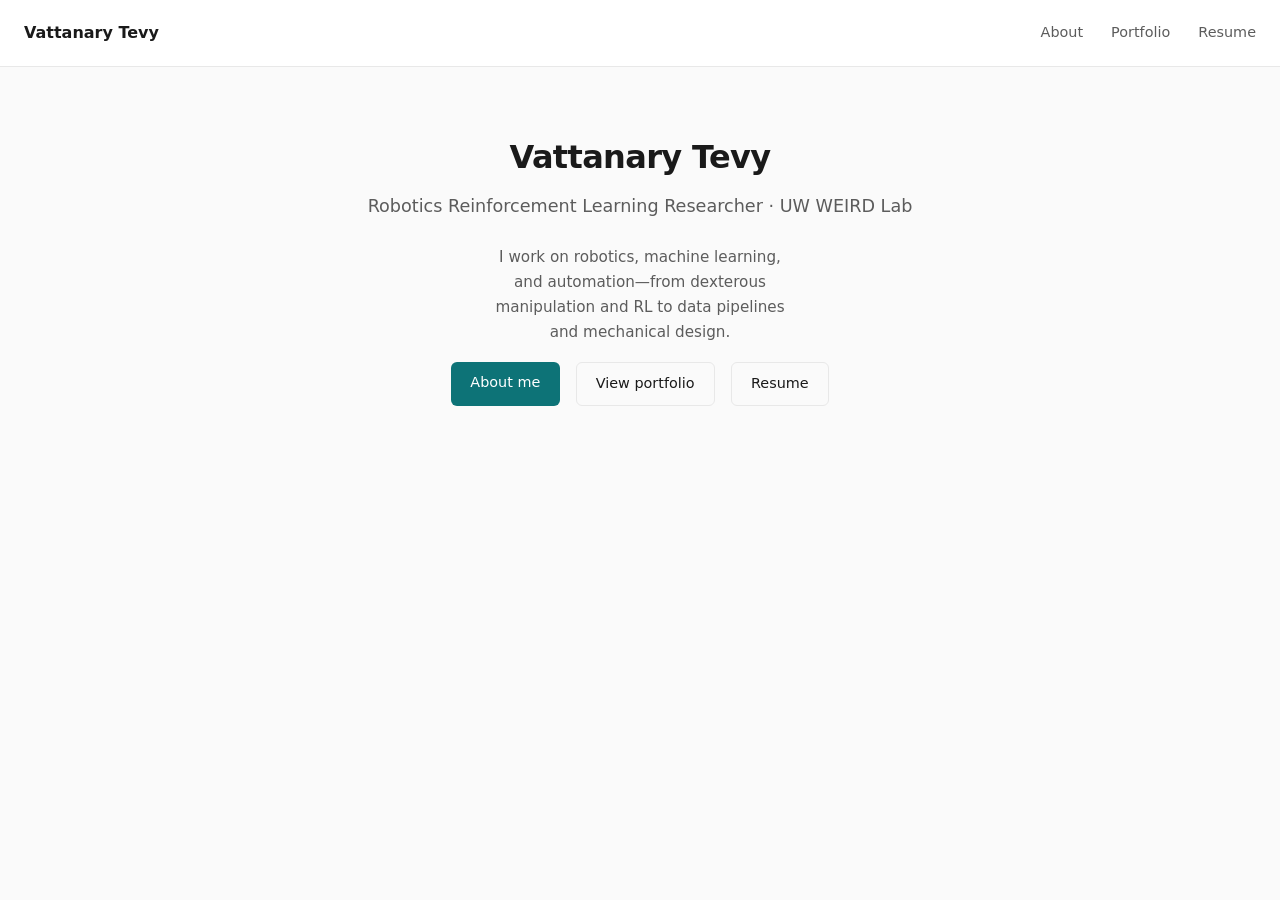
==== index.html @ 2285c6f7 "added about, portfoliotabs" ====
<!DOCTYPE html>
<html lang="en">
<head>
  <meta charset="UTF-8" />
  <meta name="viewport" content="width=device-width, initial-scale=1.0" />
  <title>Vattanary Tevy — Robotics & ML Engineer</title>
  <link rel="stylesheet" href="assets/css/style.css" />
</head>
<body>
  <header>
    <a href="index.html" class="site-title">Vattanary Tevy</a>
    <nav>
      <a href="about.html">About</a>
      <a href="portfolio.html">Portfolio</a>
      <a href="resume.html">Resume</a>
    </nav>
  </header>

  <main class="hero">
    <h1>Vattanary Tevy</h1>
    <p class="tagline">Robotics Reinforcement Learning Researcher · UW WEIRD Lab</p>
    <p style="color: var(--text-muted); font-size: 0.95rem; max-width: 32ch; margin-left: auto; margin-right: auto;">
      I work on robotics, machine learning, and automation—from dexterous manipulation and RL to data pipelines and mechanical design.
    </p>
    <div class="cta">
      <a href="about.html" class="primary">About me</a>
      <a href="portfolio.html" class="secondary">View portfolio</a>
      <a href="resume.html" class="secondary">Resume</a>
    </div>
  </main>

  <script src="assets/js/main.js"></script>
</body>
</html>
---- assets/css/style.css ----
/* =========  Global theme — minimalist, recruiter-friendly  ========= */
:root {
  --accent: #0d7377;
  --accent-hover: #095456;
  --text: #1a1a1a;
  --text-muted: #5c5c5c;
  --bg: #fafafa;
  --surface: #ffffff;
  --border: #e8e8e8;
  --max-width: 720px;
  --font-sans: "DM Sans", system-ui, -apple-system, sans-serif;
  --font-mono: "JetBrains Mono", "SF Mono", monospace;
}

* {
  margin: 0;
  padding: 0;
  box-sizing: border-box;
}

html {
  scroll-behavior: smooth;
}

body {
  font-family: var(--font-sans);
  color: var(--text);
  background: var(--bg);
  line-height: 1.65;
  font-size: 1rem;
}

/* ===== Typography  ===== */
h1 {
  font-size: 1.5rem;
  font-weight: 600;
  letter-spacing: -0.02em;
}

h2 {
  font-size: 1.25rem;
  font-weight: 600;
  color: var(--text);
  margin-bottom: 0.75rem;
  letter-spacing: -0.01em;
}

h3 {
  font-size: 1.05rem;
  font-weight: 600;
  margin-bottom: 0.5rem;
}

p {
  color: var(--text-muted);
  margin-bottom: 1rem;
}

a {
  color: var(--accent);
  text-decoration: none;
  transition: color 0.15s ease;
}

a:hover {
  color: var(--accent-hover);
}

/* ===== Header  ===== */
header {
  display: flex;
  justify-content: space-between;
  align-items: center;
  padding: 1.25rem 1.5rem;
  background: var(--surface);
  border-bottom: 1px solid var(--border);
  position: sticky;
  top: 0;
  z-index: 10;
}

header .site-title {
  font-weight: 600;
  color: var(--text);
}

header .site-title:hover {
  color: var(--accent);
}

nav {
  display: flex;
  gap: 1.75rem;
}

nav a {
  font-size: 0.9rem;
  font-weight: 500;
  color: var(--text-muted);
}

nav a:hover {
  color: var(--accent);
}

/* ===== Page layout  ===== */
main {
  max-width: var(--max-width);
  margin: 0 auto;
  padding: 2.5rem 1.5rem 4rem;
}

.page-title {
  font-size: 1.75rem;
  font-weight: 600;
  letter-spacing: -0.02em;
  margin-bottom: 0.5rem;
}

.page-subtitle {
  font-size: 1rem;
  color: var(--text-muted);
  margin-bottom: 2rem;
}

/* ===== Landing hero  ===== */
.hero {
  padding: 4rem 1.5rem 3rem;
  text-align: center;
  max-width: var(--max-width);
  margin: 0 auto;
}

.hero h1 {
  font-size: 2rem;
  margin-bottom: 0.5rem;
}

.hero .tagline {
  font-size: 1.1rem;
  color: var(--text-muted);
  margin-bottom: 1.5rem;
}

.hero .cta {
  display: inline-flex;
  gap: 1rem;
  flex-wrap: wrap;
  justify-content: center;
}

.hero .cta a {
  display: inline-block;
  padding: 0.6rem 1.2rem;
  border-radius: 6px;
  font-weight: 500;
  font-size: 0.9rem;
}

.hero .cta .primary {
  background: var(--accent);
  color: #fff;
}

.hero .cta .primary:hover {
  background: var(--accent-hover);
  color: #fff;
}

.hero .cta .secondary {
  border: 1px solid var(--border);
  color: var(--text);
}

.hero .cta .secondary:hover {
  border-color: var(--accent);
  color: var(--accent);
}

/* ===== About  ===== */
.about-section {
  margin-bottom: 2.5rem;
}

.about-section ul {
  list-style: none;
  margin-left: 0;
}

.about-section li {
  position: relative;
  padding-left: 1.25rem;
  margin-bottom: 0.5rem;
  color: var(--text-muted);
}

.about-section li::before {
  content: "";
  position: absolute;
  left: 0;
  top: 0.55em;
  width: 5px;
  height: 5px;
  background: var(--accent);
  border-radius: 50%;
}

.focus-tags {
  display: flex;
  flex-wrap: wrap;
  gap: 0.5rem;
  margin-top: 0.5rem;
}

.focus-tags span {
  display: inline-block;
  padding: 0.35rem 0.75rem;
  background: var(--surface);
  border: 1px solid var(--border);
  border-radius: 4px;
  font-size: 0.85rem;
  color: var(--text);
}

.contact-inline {
  margin-top: 1rem;
  font-size: 0.95rem;
  color: var(--text-muted);
}

.contact-inline a {
  margin-right: 1rem;
}

/* ===== Resume embed  ===== */
.resume-embed-wrap {
  background: var(--surface);
  border: 1px solid var(--border);
  border-radius: 8px;
  overflow: hidden;
  min-height: 80vh;
}

.resume-embed-wrap embed,
.resume-embed-wrap iframe {
  width: 100%;
  height: 85vh;
  min-height: 700px;
  border: 0;
}

.resume-download {
  display: inline-block;
  margin-top: 1rem;
  font-weight: 500;
  font-size: 0.9rem;
}

/* ===== Portfolio sections  ===== */
.portfolio-section {
  margin-bottom: 3rem;
}

.portfolio-section h2 {
  font-size: 1.1rem;
  text-transform: uppercase;
  letter-spacing: 0.06em;
  color: var(--text-muted);
  margin-bottom: 1.25rem;
  padding-bottom: 0.5rem;
  border-bottom: 1px solid var(--border);
}

.project-grid {
  display: grid;
  grid-template-columns: repeat(auto-fill, minmax(200px, 1fr));
  gap: 1.25rem;
}

.project-card {
  background: var(--surface);
  border: 1px solid var(--border);
  border-radius: 8px;
  overflow: hidden;
  transition: border-color 0.15s ease, box-shadow 0.15s ease;
}

.project-card:hover {
  border-color: var(--accent);
  box-shadow: 0 4px 12px rgba(13, 115, 119, 0.08);
}

.project-card img {
  width: 100%;
  aspect-ratio: 4/3;
  object-fit: cover;
  display: block;
  background: var(--border);
}

.project-card .card-body {
  padding: 1rem;
}

.project-card h3 {
  font-size: 0.95rem;
  margin-bottom: 0.35rem;
}

.project-card p {
  font-size: 0.85rem;
  margin-bottom: 0;
  color: var(--text-muted);
  line-height: 1.5;
}

/* ===== Timeline (about/experience)  ===== */
.timeline {
  position: relative;
  margin-left: 0.5rem;
}

.timeline::before {
  content: "";
  position: absolute;
  left: 0;
  top: 0;
  bottom: 0;
  width: 2px;
  background: var(--border);
  border-radius: 1px;
}

.timeline-item {
  position: relative;
  padding: 0 0 1.25rem 1.5rem;
}

.timeline-item:last-child {
  padding-bottom: 0;
}

.timeline-item::before {
  content: "";
  position: absolute;
  left: -5px;
  top: 0.35rem;
  width: 8px;
  height: 8px;
  background: var(--accent);
  border-radius: 50%;
}

.timeline-item h3 {
  margin-bottom: 0.2rem;
}

.timeline-item .meta {
  font-size: 0.85rem;
  color: var(--text-muted);
  margin-bottom: 0.35rem;
}

.timeline-item p {
  font-size: 0.9rem;
  margin-bottom: 0;
}

/* ===== Responsive  ===== */
@media (max-width: 600px) {
  header {
    flex-direction: column;
    align-items: flex-start;
    gap: 1rem;
  }

  nav {
    gap: 1.25rem;
  }

  .hero h1 {
    font-size: 1.6rem;
  }

  .project-grid {
    grid-template-columns: 1fr;
  }
}

/* Optional: DM Sans from Google Fonts — add in HTML if desired */
@import url("https://fonts.googleapis.com/css2?family=DM+Sans:ital,opsz,wght@0,9..40,400;0,9..40,500;0,9..40,600;1,9..40,400&display=swap");
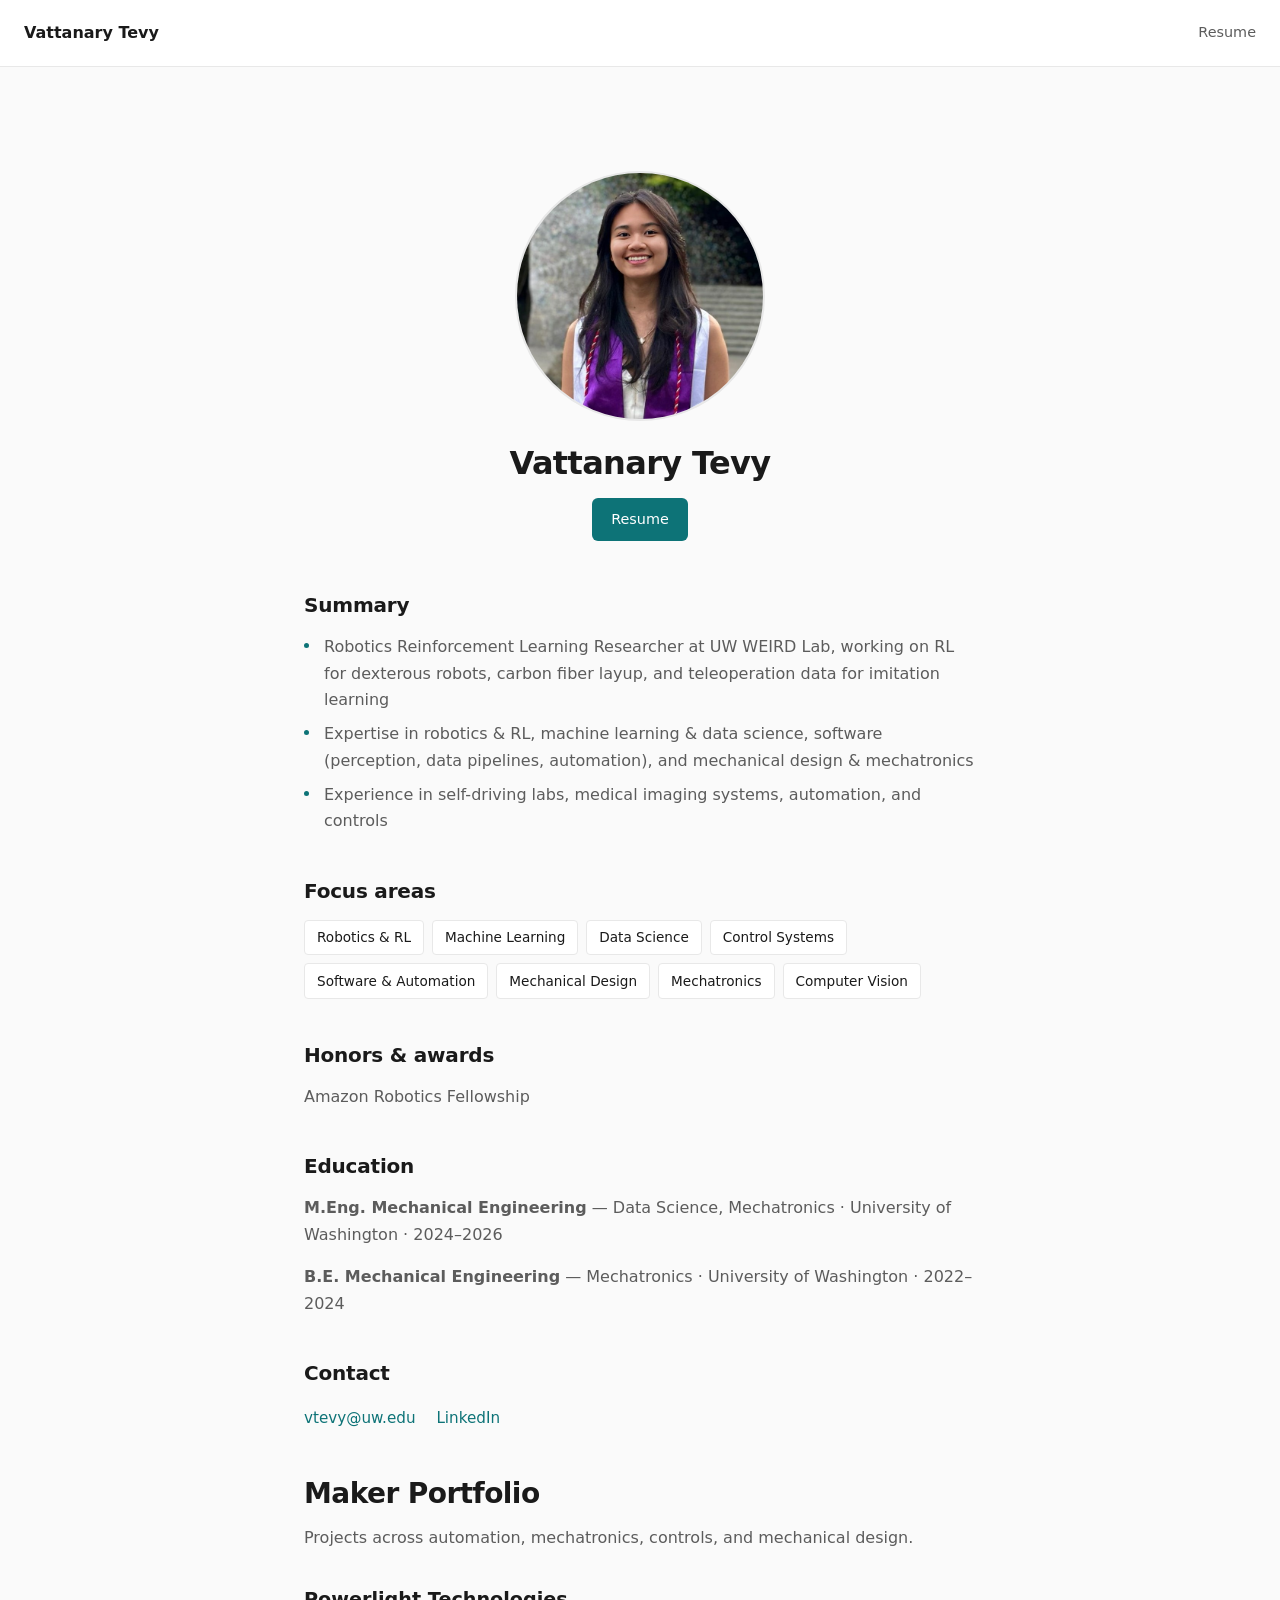
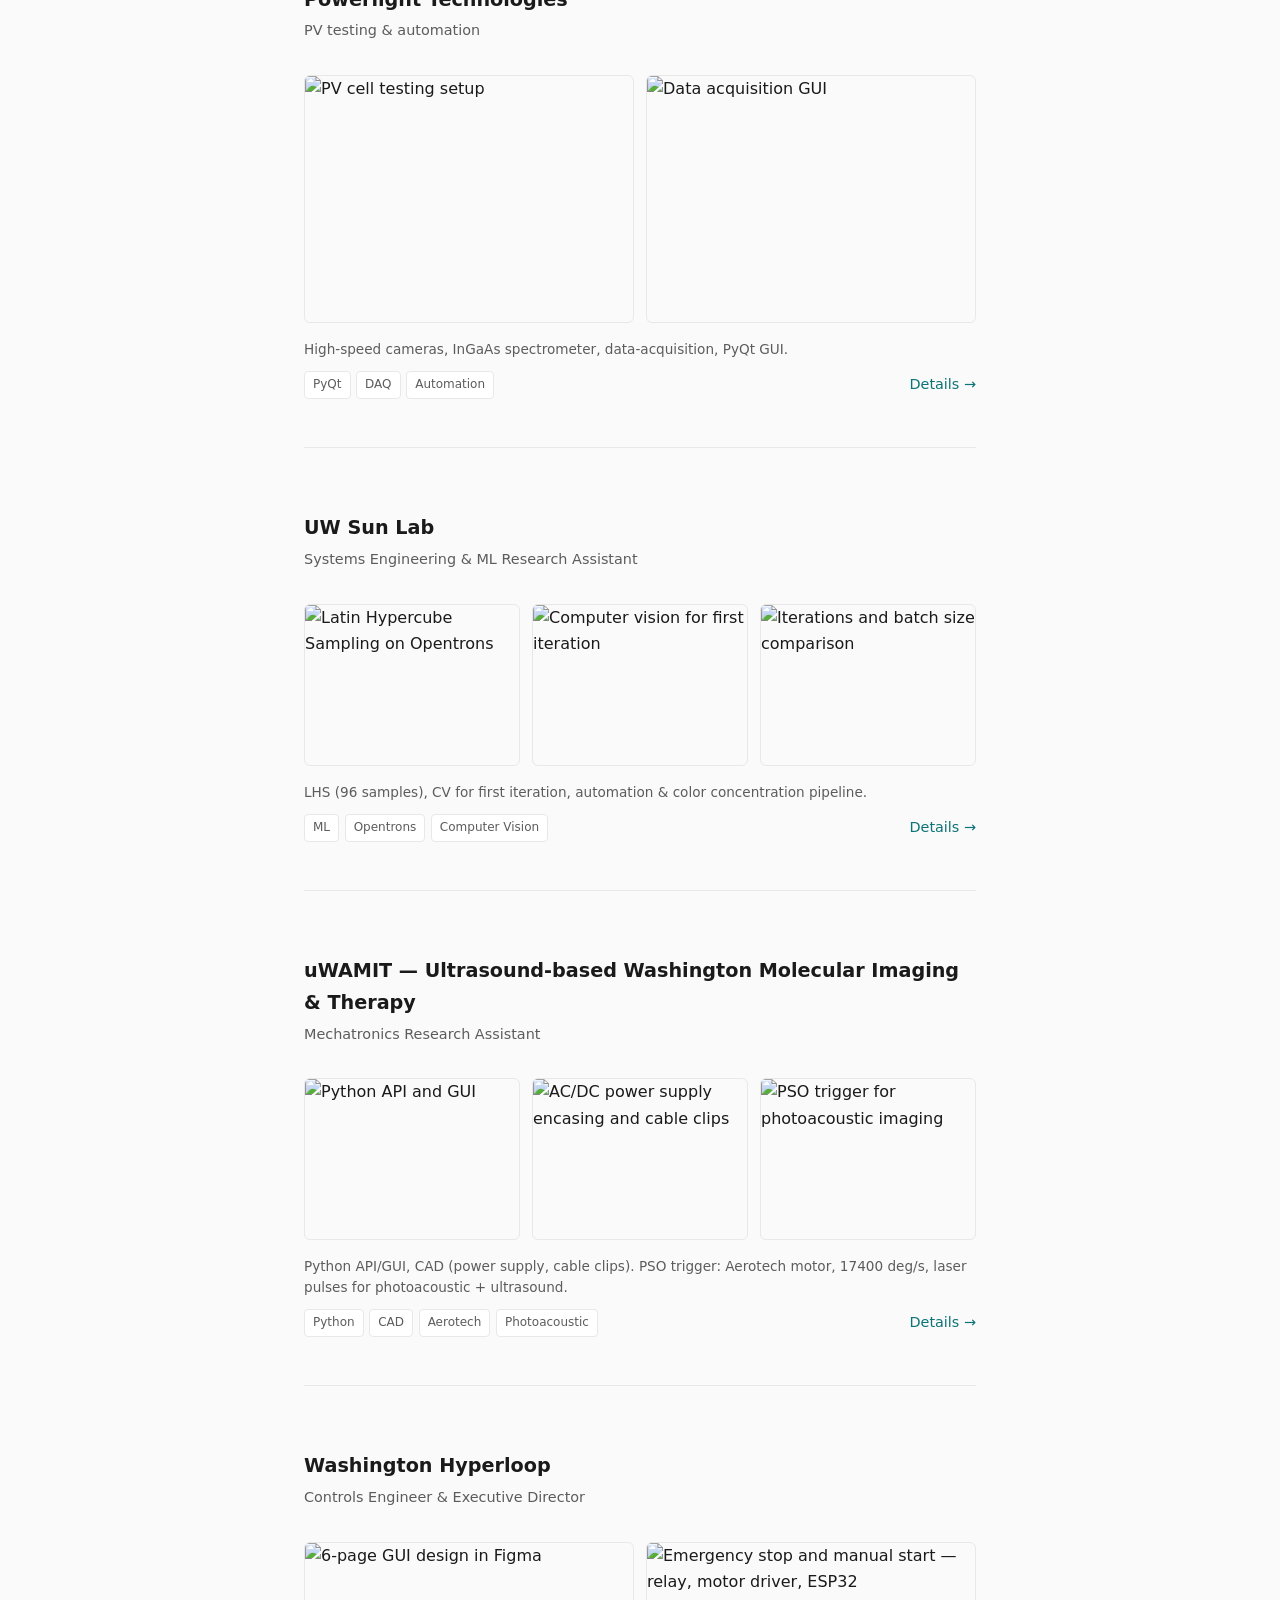
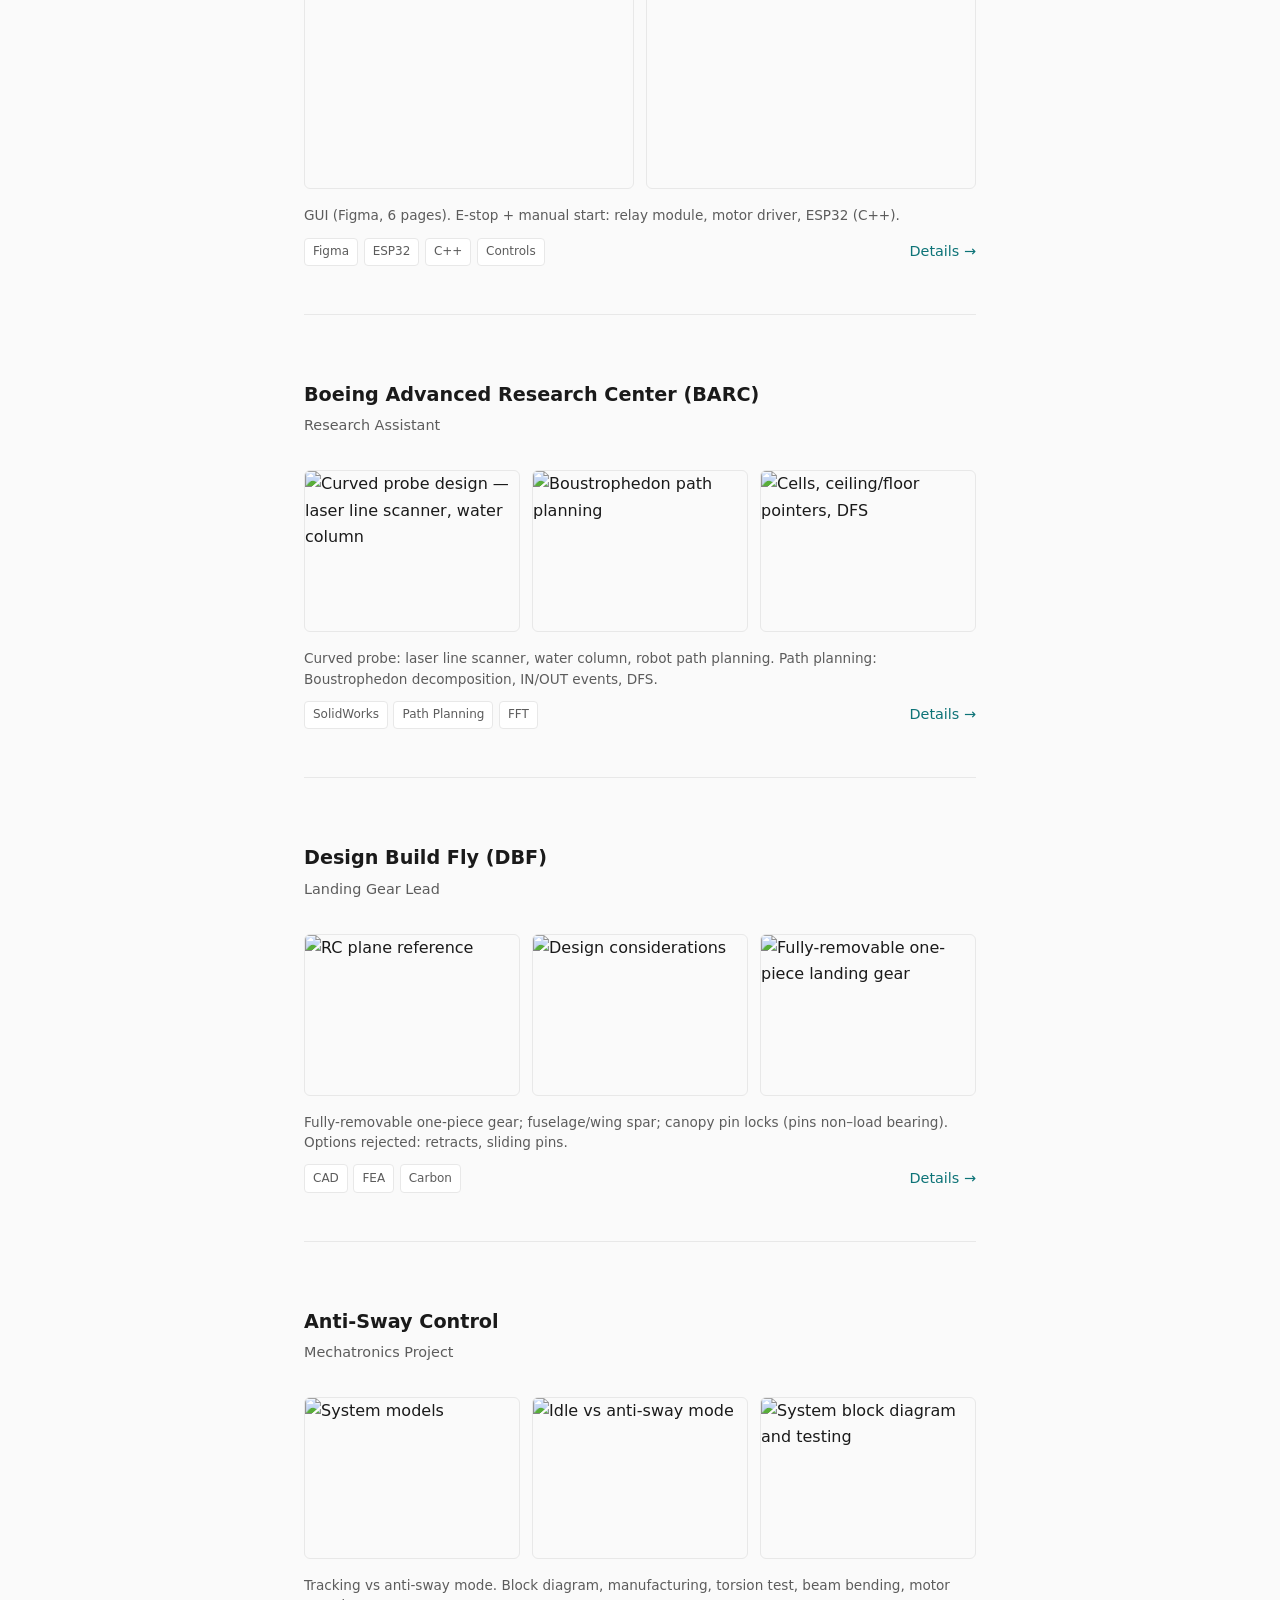
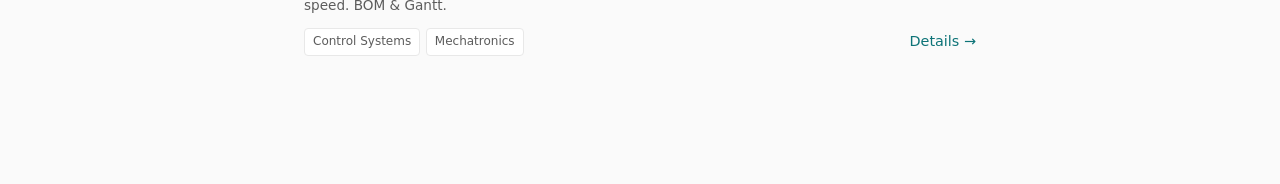
==== commit 59aafef7: "Portfolio updates: headshot, maker portfolio from PDF, single Resume tab" ====
--- a/index.html
+++ b/index.html
@@ -10,23 +10,232 @@
   <header>
     <a href="index.html" class="site-title">Vattanary Tevy</a>
     <nav>
-      <a href="about.html">About</a>
-      <a href="portfolio.html">Portfolio</a>
       <a href="resume.html">Resume</a>
     </nav>
   </header>
 
-  <main class="hero">
-    <h1>Vattanary Tevy</h1>
-    <p class="tagline">Robotics Reinforcement Learning Researcher · UW WEIRD Lab</p>
-    <p style="color: var(--text-muted); font-size: 0.95rem; max-width: 32ch; margin-left: auto; margin-right: auto;">
-      I work on robotics, machine learning, and automation—from dexterous manipulation and RL to data pipelines and mechanical design.
-    </p>
-    <div class="cta">
-      <a href="about.html" class="primary">About me</a>
-      <a href="portfolio.html" class="secondary">View portfolio</a>
-      <a href="resume.html" class="secondary">Resume</a>
-    </div>
+  <main>
+    <section class="hero">
+      <img src="assets/img/headshot.jpg" alt="Vattanary Tevy" class="hero-headshot" />
+      <h1>Vattanary Tevy</h1>
+      <!-- <p class="tagline">Robotics Reinforcement Learning Researcher · UW WEIRD Lab</p> -->
+      <!-- <p style="color: var(--text-muted); font-size: 0.95rem; max-width: 32ch; margin-left: auto; margin-right: auto;">
+        I work on robotics, machine learning, and automation; from dexterous manipulation and RL to data pipelines and mechanical design.
+      </p> -->
+      <div class="cta">
+        <a href="resume.html" class="primary">Resume</a>
+      </div>
+    </section>
+
+    <!-- <h2 class="page-title">About</h2>
+    <p class="page-subtitle">Robotics & ML · Data Science · Software & Mechanical Engineering</p> -->
+
+    <section class="about-section">
+      <h2>Summary</h2>
+      <ul>
+        <li>Robotics Reinforcement Learning Researcher at UW WEIRD Lab, working on RL for dexterous robots, carbon fiber layup, and teleoperation data for imitation learning</li>
+        <li>Expertise in robotics & RL, machine learning & data science, software (perception, data pipelines, automation), and mechanical design & mechatronics</li>
+        <li>Experience in self-driving labs, medical imaging systems, automation, and controls</li>
+      </ul>
+    </section>
+
+    <section class="about-section">
+      <h2>Focus areas</h2>
+      <div class="focus-tags">
+        <span>Robotics & RL</span>
+        <span>Machine Learning</span>
+        <span>Data Science</span>
+        <span>Control Systems</span>
+        <span>Software & Automation</span>
+        <span>Mechanical Design</span>
+        <span>Mechatronics</span>
+        <span>Computer Vision</span>
+      </div>
+    </section>
+
+    <!-- <section class="about-section">
+      <h2>Top skills</h2>
+      <ul>
+        <li>Control systems design</li>
+        <li>Technical writing</li>
+        <li>Deep learning</li>
+        <li>Reinforcement learning & imitation learning</li>
+        <li>Data pipelines & ML pipelines</li>
+        <li>Python, PyQt, CAD (SolidWorks), FEA</li>
+      </ul>
+    </section>
+
+    <section class="about-section">
+      <h2>Certifications</h2>
+      <ul>
+        <li>Fundamentals of Engineering (FE exam)</li>
+        <li>Mechanical Design — SolidWorks Associate</li>
+        <li>Exploratory Data Analysis for Machine Learning</li>
+        <li>SQL</li>
+      </ul>
+    </section> -->
+
+    <section class="about-section">
+      <h2>Honors & awards</h2>
+      <p>Amazon Robotics Fellowship</p>
+    </section>
+
+    <section class="about-section">
+      <h2>Education</h2>
+      <p><strong>M.Eng. Mechanical Engineering</strong> — Data Science, Mechatronics · University of Washington · 2024–2026</p>
+      <p><strong>B.E. Mechanical Engineering</strong> — Mechatronics · University of Washington · 2022–2024</p>
+      <!-- <p><strong>Associate's in Engineering</strong> · Green River College · 2020–2022</p> -->
+    </section>
+
+    <section class="about-section">
+      <h2>Contact</h2>
+      <p class="contact-inline">
+        <a href="mailto:vtevy@uw.edu">vtevy@uw.edu</a>
+        <a href="https://www.linkedin.com/in/vattanary-tevy" target="_blank" rel="noopener">LinkedIn</a>
+      </p>
+      <!-- <p style="color: var(--text-muted); font-size: 0.9rem;">Seattle, Washington</p> -->
+    </section>
+
+    <h2 class="page-title">Maker Portfolio</h2>
+    <p class="page-subtitle">Projects across automation, mechatronics, controls, and mechanical design.</p>
+
+    <!-- 1. Powerlight Technologies -->
+    <article class="project-block" id="powerlight">
+      <div class="project-block-header">
+        <div>
+          <h3>Powerlight Technologies</h3>
+          <p class="project-block-role">PV testing & automation</p>
+        </div>
+      </div>
+      <div class="project-block-visuals img-2">
+        <img src="https://placehold.co/600x400/e8e8e8/5c5c5c?text=PV+Test+Setup" alt="PV cell testing setup" />
+        <img src="https://placehold.co/600x400/e8e8e8/5c5c5c?text=PyQt+GUI" alt="Data acquisition GUI" />
+      </div>
+      <p class="project-block-caption">High-speed cameras, InGaAs spectrometer, data-acquisition, PyQt GUI.</p>
+      <div class="project-block-footer">
+        <span class="project-block-tags"><span>PyQt</span><span>DAQ</span><span>Automation</span></span>
+        <a href="projects/powerlight.html" class="project-block-link">Details →</a>
+      </div>
+    </article>
+
+    <!-- 2. UW Sun Lab -->
+    <article class="project-block" id="sun-lab">
+      <div class="project-block-header">
+        <div>
+          <h3>UW Sun Lab</h3>
+          <p class="project-block-role">Systems Engineering & ML Research Assistant</p>
+        </div>
+      </div>
+      <div class="project-block-visuals">
+        <img src="https://placehold.co/600x400/e8e8e8/5c5c5c?text=LHS+Opentrons" alt="Latin Hypercube Sampling on Opentrons" />
+        <img src="https://placehold.co/600x400/e8e8e8/5c5c5c?text=CV+Iteration" alt="Computer vision for first iteration" />
+        <img src="https://placehold.co/600x400/e8e8e8/5c5c5c?text=Comparison" alt="Iterations and batch size comparison" />
+      </div>
+      <p class="project-block-caption">LHS (96 samples), CV for first iteration, automation & color concentration pipeline.</p>
+      <div class="project-block-footer">
+        <span class="project-block-tags"><span>ML</span><span>Opentrons</span><span>Computer Vision</span></span>
+        <a href="projects/sun-lab.html" class="project-block-link">Details →</a>
+      </div>
+    </article>
+
+    <!-- 3. uWAMIT -->
+    <article class="project-block" id="uwamit">
+      <div class="project-block-header">
+        <div>
+          <h3>uWAMIT — Ultrasound-based Washington Molecular Imaging & Therapy</h3>
+          <p class="project-block-role">Mechatronics Research Assistant</p>
+        </div>
+      </div>
+      <div class="project-block-visuals">
+        <img src="https://placehold.co/600x400/e8e8e8/5c5c5c?text=Python+API+GUI" alt="Python API and GUI" />
+        <img src="https://placehold.co/600x400/e8e8e8/5c5c5c?text=CAD+Enclosure" alt="AC/DC power supply encasing and cable clips" />
+        <img src="https://placehold.co/600x400/e8e8e8/5c5c5c?text=PSO+Trigger" alt="PSO trigger for photoacoustic imaging" />
+      </div>
+      <p class="project-block-caption">Python API/GUI, CAD (power supply, cable clips). PSO trigger: Aerotech motor, 17400 deg/s, laser pulses for photoacoustic + ultrasound.</p>
+      <div class="project-block-footer">
+        <span class="project-block-tags"><span>Python</span><span>CAD</span><span>Aerotech</span><span>Photoacoustic</span></span>
+        <a href="projects/uwamit.html" class="project-block-link">Details →</a>
+      </div>
+    </article>
+
+    <!-- 4. Washington Hyperloop -->
+    <article class="project-block" id="hyperloop">
+      <div class="project-block-header">
+        <div>
+          <h3>Washington Hyperloop</h3>
+          <p class="project-block-role">Controls Engineer & Executive Director</p>
+        </div>
+      </div>
+      <div class="project-block-visuals img-2">
+        <img src="https://placehold.co/600x400/e8e8e8/5c5c5c?text=Figma+GUI" alt="6-page GUI design in Figma" />
+        <img src="https://placehold.co/600x400/e8e8e8/5c5c5c?text=E-stop+ESP32" alt="Emergency stop and manual start — relay, motor driver, ESP32" />
+      </div>
+      <p class="project-block-caption">GUI (Figma, 6 pages). E-stop + manual start: relay module, motor driver, ESP32 (C++).</p>
+      <div class="project-block-footer">
+        <span class="project-block-tags"><span>Figma</span><span>ESP32</span><span>C++</span><span>Controls</span></span>
+        <a href="projects/washington-hyperloop.html" class="project-block-link">Details →</a>
+      </div>
+    </article>
+
+    <!-- 5. Boeing ARC -->
+    <article class="project-block" id="boeing-arc">
+      <div class="project-block-header">
+        <div>
+          <h3>Boeing Advanced Research Center (BARC)</h3>
+          <p class="project-block-role">Research Assistant</p>
+        </div>
+      </div>
+      <div class="project-block-visuals">
+        <img src="https://placehold.co/600x400/e8e8e8/5c5c5c?text=Curved+Probe" alt="Curved probe design — laser line scanner, water column" />
+        <img src="https://placehold.co/600x400/e8e8e8/5c5c5c?text=Path+Planning" alt="Boustrophedon path planning" />
+        <img src="https://placehold.co/600x400/e8e8e8/5c5c5c?text=Cells+DFS" alt="Cells, ceiling/floor pointers, DFS" />
+      </div>
+      <p class="project-block-caption">Curved probe: laser line scanner, water column, robot path planning. Path planning: Boustrophedon decomposition, IN/OUT events, DFS.</p>
+      <div class="project-block-footer">
+        <span class="project-block-tags"><span>SolidWorks</span><span>Path Planning</span><span>FFT</span></span>
+        <a href="projects/boeing-arc.html" class="project-block-link">Details →</a>
+      </div>
+    </article>
+
+    <!-- 6. Design Build Fly -->
+    <article class="project-block" id="dbf">
+      <div class="project-block-header">
+        <div>
+          <h3>Design Build Fly (DBF)</h3>
+          <p class="project-block-role">Landing Gear Lead</p>
+        </div>
+      </div>
+      <div class="project-block-visuals">
+        <img src="https://placehold.co/600x400/e8e8e8/5c5c5c?text=RC+Plane" alt="RC plane reference" />
+        <img src="https://placehold.co/600x400/e8e8e8/5c5c5c?text=Figures+of+Merit" alt="Design considerations" />
+        <img src="https://placehold.co/600x400/e8e8e8/5c5c5c?text=Final+Landing+Gear" alt="Fully-removable one-piece landing gear" />
+      </div>
+      <p class="project-block-caption">Fully-removable one-piece gear; fuselage/wing spar; canopy pin locks (pins non–load bearing). Options rejected: retracts, sliding pins.</p>
+      <div class="project-block-footer">
+        <span class="project-block-tags"><span>CAD</span><span>FEA</span><span>Carbon</span></span>
+        <a href="projects/design-build-fly.html" class="project-block-link">Details →</a>
+      </div>
+    </article>
+
+    <!-- 7. Anti-Sway Control -->
+    <article class="project-block" id="anti-sway">
+      <div class="project-block-header">
+        <div>
+          <h3>Anti-Sway Control</h3>
+          <p class="project-block-role">Mechatronics Project</p>
+        </div>
+      </div>
+      <div class="project-block-visuals">
+        <img src="https://placehold.co/600x400/e8e8e8/5c5c5c?text=Project+Models" alt="System models" />
+        <img src="https://placehold.co/600x400/e8e8e8/5c5c5c?text=Tracking+vs+Anti-Sway" alt="Idle vs anti-sway mode" />
+        <img src="https://placehold.co/600x400/e8e8e8/5c5c5c?text=Block+Diagram" alt="System block diagram and testing" />
+      </div>
+      <p class="project-block-caption">Tracking vs anti-sway mode. Block diagram, manufacturing, torsion test, beam bending, motor speed. BOM & Gantt.</p>
+      <div class="project-block-footer">
+        <span class="project-block-tags"><span>Control Systems</span><span>Mechatronics</span></span>
+        <a href="projects/anti-sway.html" class="project-block-link">Details →</a>
+      </div>
+    </article>
   </main>
 
   <script src="assets/js/main.js"></script>
--- a/assets/css/style.css
+++ b/assets/css/style.css
@@ -80,7 +80,7 @@
 }
 
 header .site-title {
-  font-weight: 600;
+  font-weight: 800;
   color: var(--text);
 }
 
@@ -129,6 +129,16 @@
   text-align: center;
   max-width: var(--max-width);
   margin: 0 auto;
+}
+
+.hero-headshot {
+  width: 250px;
+  height: 250px;
+  border-radius: 50%;
+  object-fit: cover;
+  display: block;
+  margin: 0 auto 1rem;
+  border: 2px solid var(--border);
 }
 
 .hero h1 {
@@ -314,6 +324,157 @@
   line-height: 1.5;
 }
 
+/* ===== Maker portfolio — project blocks (image-heavy, full context)  ===== */
+.project-block {
+  margin-bottom: 4rem;
+  padding-bottom: 3rem;
+  border-bottom: 1px solid var(--border);
+}
+
+.project-block:last-child {
+  border-bottom: 0;
+  padding-bottom: 0;
+}
+
+.project-block-header {
+  display: flex;
+  flex-wrap: wrap;
+  align-items: baseline;
+  justify-content: space-between;
+  gap: 0.5rem;
+  margin-bottom: 1rem;
+}
+
+.project-block h3 {
+  font-size: 1.2rem;
+  margin-bottom: 0.25rem;
+}
+
+.project-block-role {
+  font-size: 0.9rem;
+  color: var(--text-muted);
+  font-weight: 400;
+}
+
+.project-block-visuals {
+  display: grid;
+  grid-template-columns: repeat(3, 1fr);
+  gap: 0.75rem;
+  margin-bottom: 1rem;
+}
+
+.project-block-visuals.img-1 {
+  grid-template-columns: 1fr;
+}
+
+.project-block-visuals.img-2 {
+  grid-template-columns: repeat(2, 1fr);
+}
+
+.project-block-visuals img {
+  width: 100%;
+  aspect-ratio: 4/3;
+  object-fit: cover;
+  border-radius: 6px;
+  border: 1px solid var(--border);
+  display: block;
+}
+
+.project-block-caption {
+  font-size: 0.85rem;
+  color: var(--text-muted);
+  margin-bottom: 0.75rem;
+  line-height: 1.5;
+}
+
+.project-block-footer {
+  display: flex;
+  align-items: center;
+  justify-content: space-between;
+  flex-wrap: wrap;
+  gap: 0.5rem;
+}
+
+.project-block-tags {
+  display: flex;
+  flex-wrap: wrap;
+  gap: 0.35rem;
+}
+
+.project-block-tags span {
+  font-size: 0.75rem;
+  padding: 0.2rem 0.5rem;
+  background: var(--surface);
+  border: 1px solid var(--border);
+  border-radius: 4px;
+  color: var(--text-muted);
+}
+
+.project-block-link {
+  font-size: 0.9rem;
+  font-weight: 500;
+}
+
+/* Project page layout */
+.project-page main {
+  max-width: 720px;
+}
+
+.project-page .project-hero {
+  margin-bottom: 2rem;
+}
+
+.project-page .project-hero h1 {
+  font-size: 1.75rem;
+  margin-bottom: 0.25rem;
+}
+
+.project-page .project-hero .role {
+  font-size: 1rem;
+  color: var(--text-muted);
+  margin-bottom: 1.5rem;
+}
+
+.project-page .gallery {
+  display: grid;
+  gap: 1rem;
+  margin-bottom: 2rem;
+}
+
+.project-page .gallery img {
+  width: 100%;
+  border-radius: 8px;
+  border: 1px solid var(--border);
+  display: block;
+}
+
+.project-page .detail-section {
+  margin-bottom: 2rem;
+}
+
+.project-page .detail-section h2 {
+  font-size: 1.1rem;
+  text-transform: uppercase;
+  letter-spacing: 0.05em;
+  color: var(--text-muted);
+  margin-bottom: 0.75rem;
+  padding-bottom: 0.35rem;
+  border-bottom: 1px solid var(--border);
+}
+
+.project-page .detail-section p,
+.project-page .detail-section ul {
+  color: var(--text-muted);
+  font-size: 0.95rem;
+}
+
+.project-page .back-link {
+  display: inline-block;
+  margin-top: 2rem;
+  font-size: 0.9rem;
+  font-weight: 500;
+}
+
 /* ===== Timeline (about/experience)  ===== */
 .timeline {
   position: relative;
@@ -385,6 +546,14 @@
   .project-grid {
     grid-template-columns: 1fr;
   }
+
+  .project-block-visuals {
+    grid-template-columns: 1fr;
+  }
+
+  .project-block-visuals.img-2 {
+    grid-template-columns: 1fr;
+  }
 }
 
 /* Optional: DM Sans from Google Fonts — add in HTML if desired */
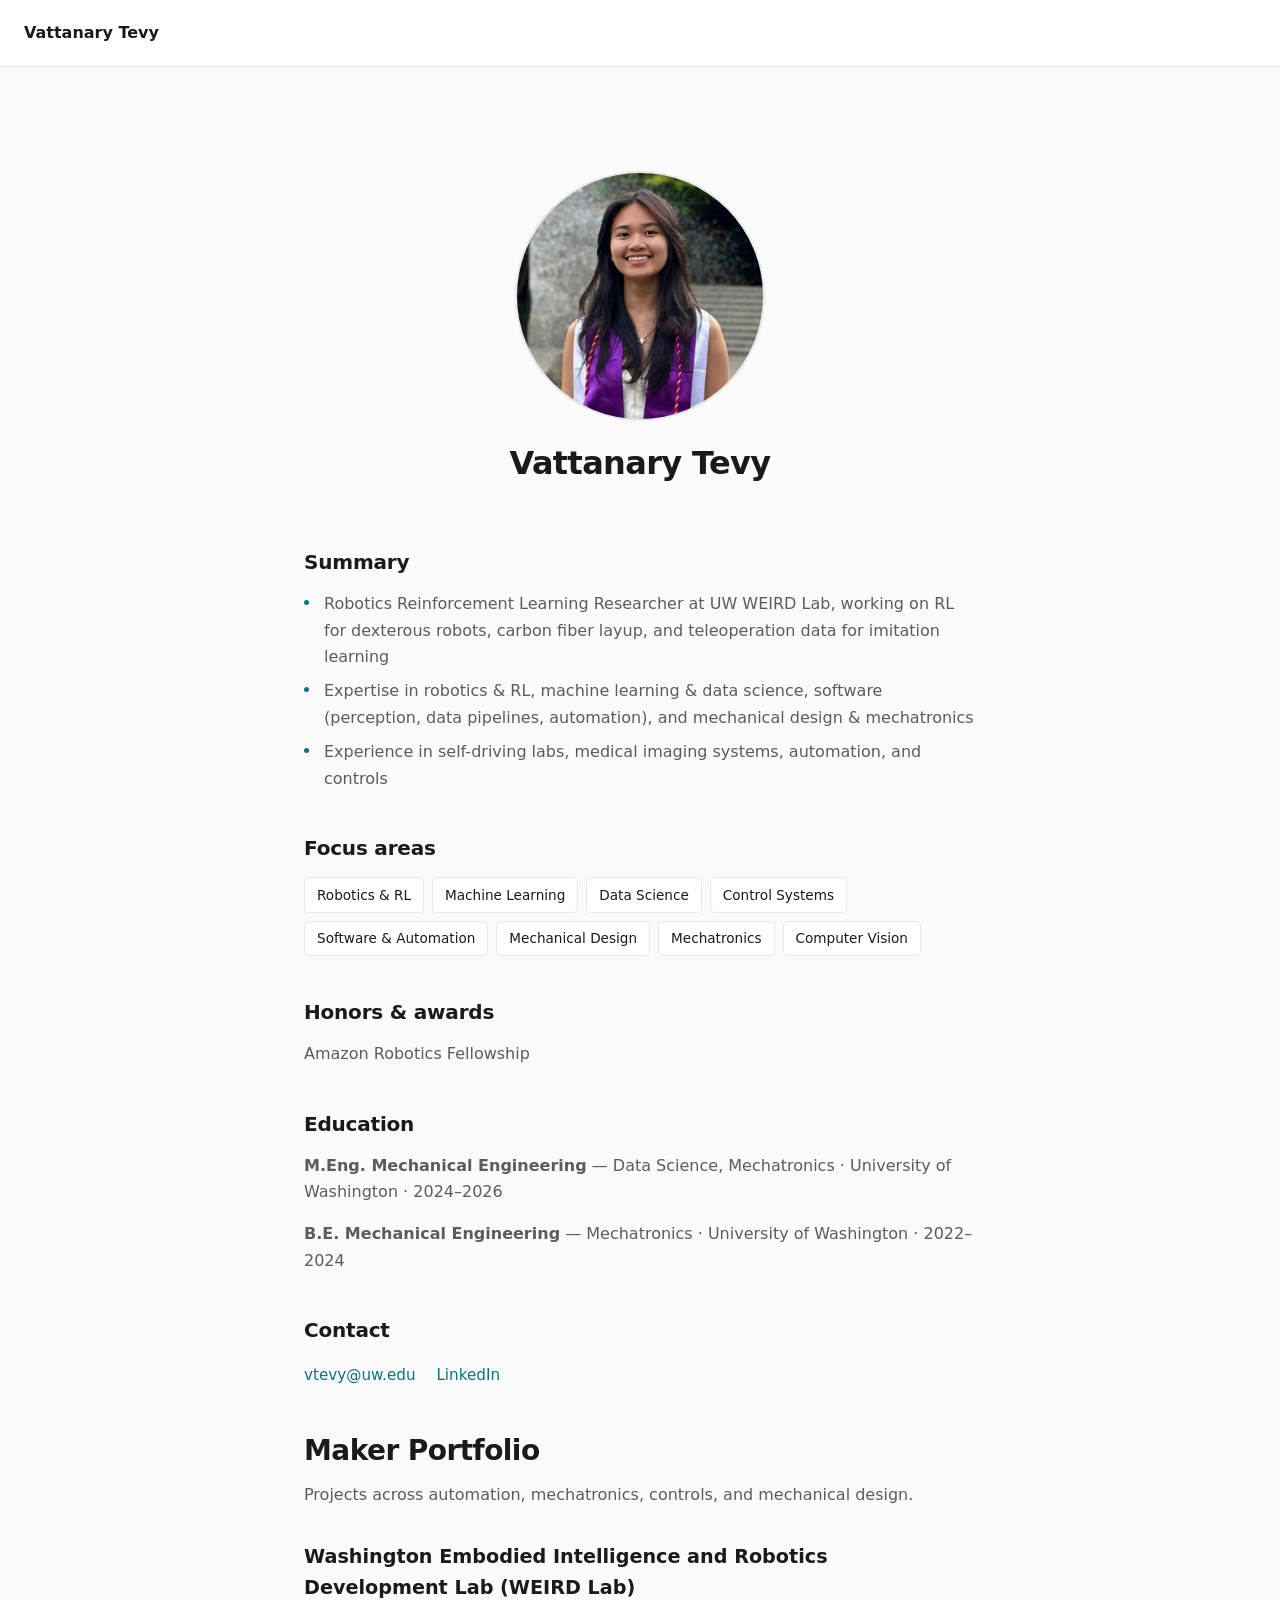
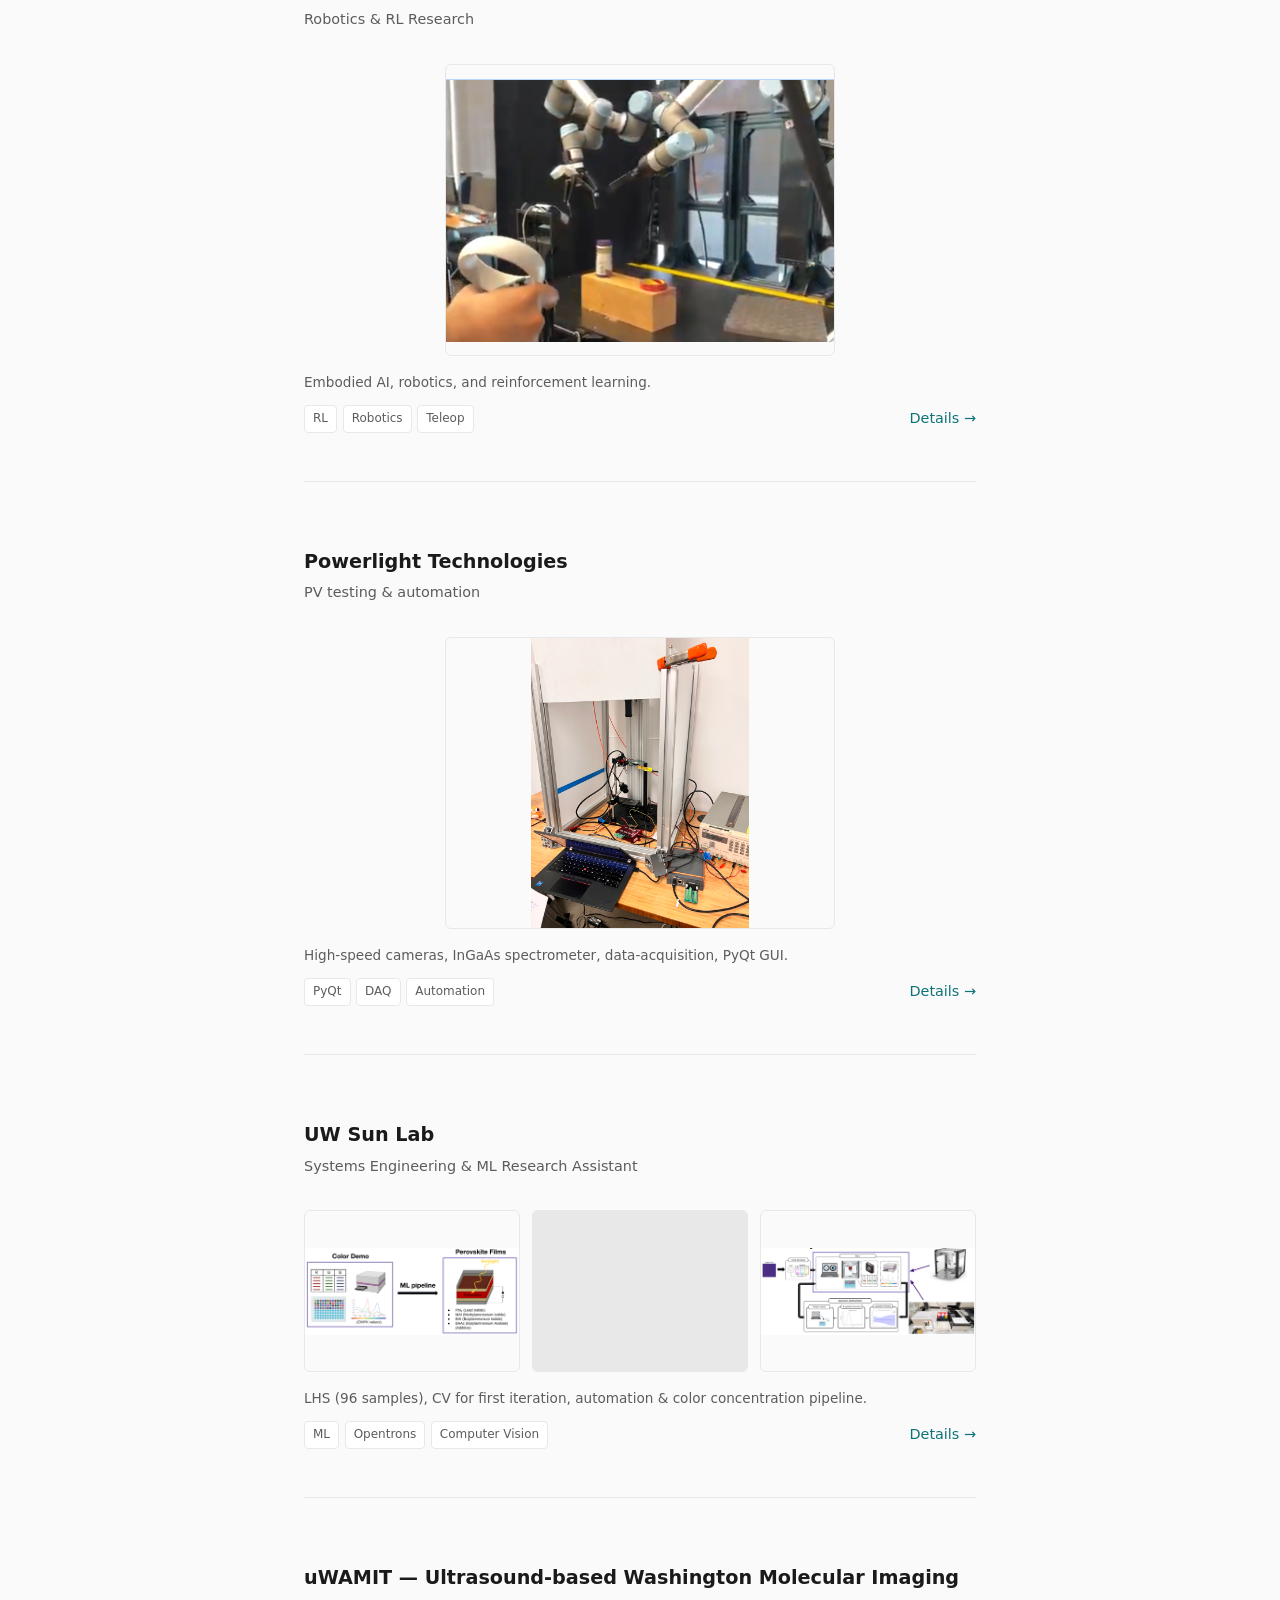
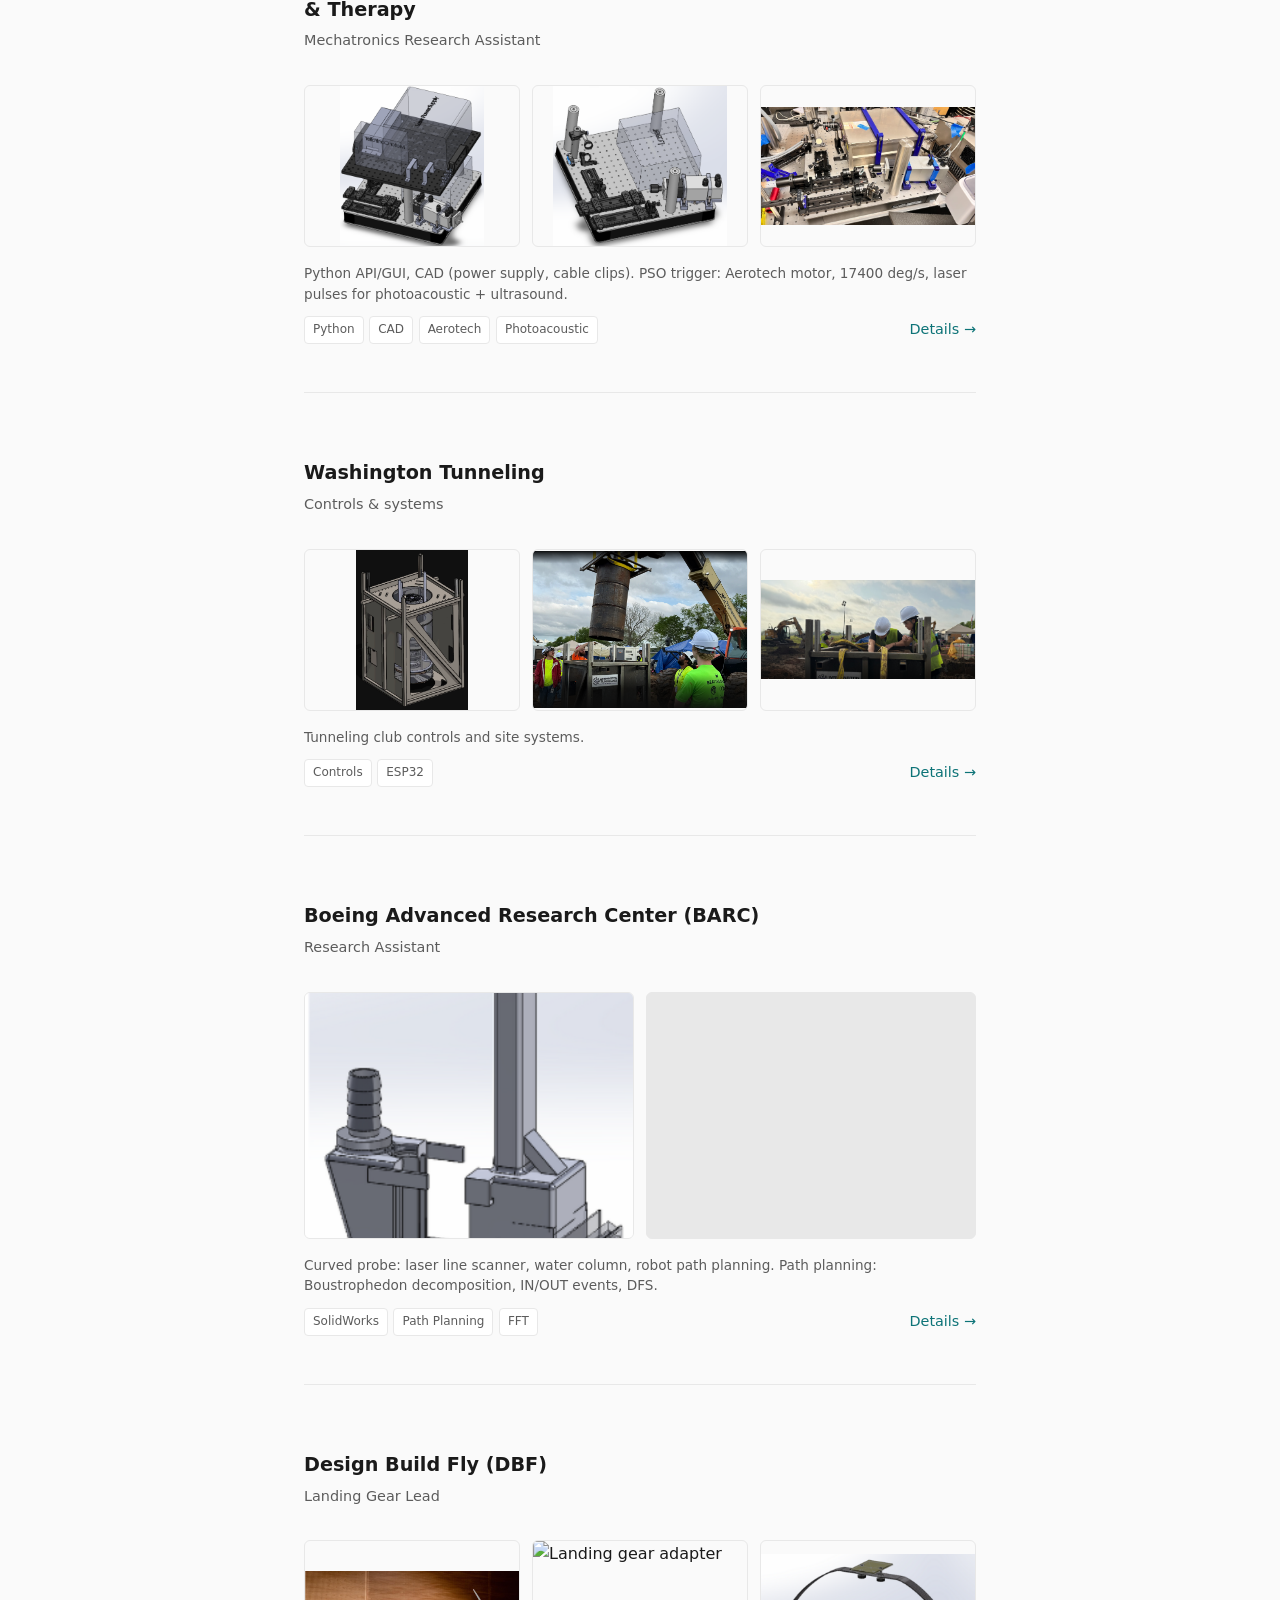
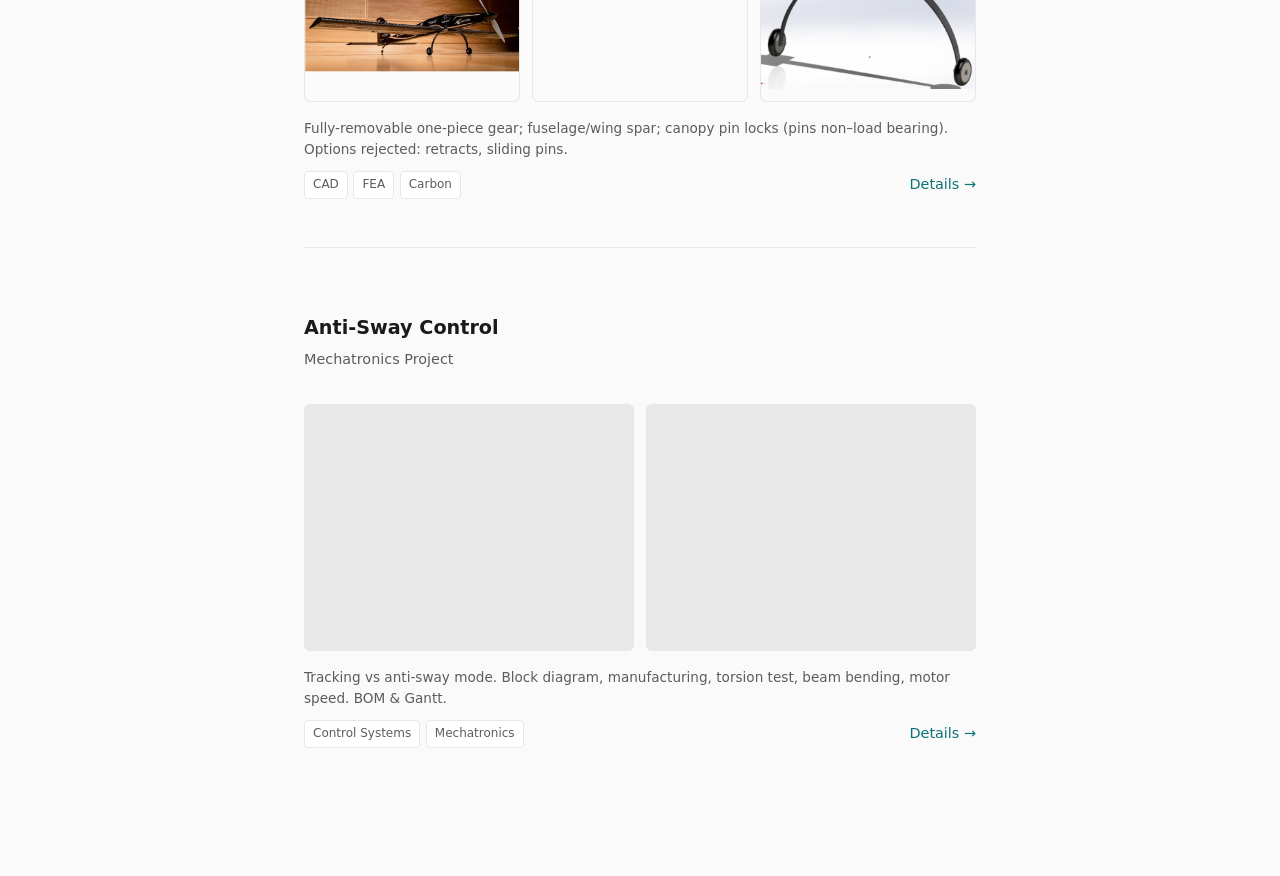
==== commit 39c2cb41: "add placeholders" ====
--- a/index.html
+++ b/index.html
@@ -9,9 +9,6 @@
 <body>
   <header>
     <a href="index.html" class="site-title">Vattanary Tevy</a>
-    <nav>
-      <a href="resume.html">Resume</a>
-    </nav>
   </header>
 
   <main>
@@ -22,9 +19,9 @@
       <!-- <p style="color: var(--text-muted); font-size: 0.95rem; max-width: 32ch; margin-left: auto; margin-right: auto;">
         I work on robotics, machine learning, and automation; from dexterous manipulation and RL to data pipelines and mechanical design.
       </p> -->
-      <div class="cta">
-        <a href="resume.html" class="primary">Resume</a>
-      </div>
+      <!-- <div class="cta">
+        <a href="resume/Vattanary_Tevy_Master.pdf" class="primary">Resume</a>
+      </div> -->
     </section>
 
     <!-- <h2 class="page-title">About</h2>
@@ -99,6 +96,24 @@
     <h2 class="page-title">Maker Portfolio</h2>
     <p class="page-subtitle">Projects across automation, mechatronics, controls, and mechanical design.</p>
 
+    <!-- WEIRD Lab -->
+    <article class="project-block" id="weird-lab">
+      <div class="project-block-header">
+        <div>
+          <h3>Washington Embodied Intelligence and Robotics Development Lab (WEIRD Lab)</h3>
+          <p class="project-block-role">Robotics & RL Research</p>
+        </div>
+      </div>
+      <div class="project-block-visuals img-1">
+        <img src="assets/img/geodude_teleop.png" alt="Teleop demonstration" />
+      </div>
+      <p class="project-block-caption">Embodied AI, robotics, and reinforcement learning.</p>
+      <div class="project-block-footer">
+        <span class="project-block-tags"><span>RL</span><span>Robotics</span><span>Teleop</span></span>
+        <a href="projects/weird-lab.html" class="project-block-link">Details →</a>
+      </div>
+    </article>
+
     <!-- 1. Powerlight Technologies -->
     <article class="project-block" id="powerlight">
       <div class="project-block-header">
@@ -107,9 +122,8 @@
           <p class="project-block-role">PV testing & automation</p>
         </div>
       </div>
-      <div class="project-block-visuals img-2">
-        <img src="https://placehold.co/600x400/e8e8e8/5c5c5c?text=PV+Test+Setup" alt="PV cell testing setup" />
-        <img src="https://placehold.co/600x400/e8e8e8/5c5c5c?text=PyQt+GUI" alt="Data acquisition GUI" />
+      <div class="project-block-visuals img-1">
+        <img src="assets/img/powerlight_setup.jpg" alt="PV test setup" />
       </div>
       <p class="project-block-caption">High-speed cameras, InGaAs spectrometer, data-acquisition, PyQt GUI.</p>
       <div class="project-block-footer">
@@ -127,9 +141,9 @@
         </div>
       </div>
       <div class="project-block-visuals">
-        <img src="https://placehold.co/600x400/e8e8e8/5c5c5c?text=LHS+Opentrons" alt="Latin Hypercube Sampling on Opentrons" />
-        <img src="https://placehold.co/600x400/e8e8e8/5c5c5c?text=CV+Iteration" alt="Computer vision for first iteration" />
-        <img src="https://placehold.co/600x400/e8e8e8/5c5c5c?text=Comparison" alt="Iterations and batch size comparison" />
+        <img src="assets/img/mara_architecture.png" alt="MARA architecture" />
+        <video src="assets/img/mara_demo.MOV" muted playsinline loop autoplay></video>
+        <img src="assets/img/mara_workflow.png" alt="MARA workflow" />
       </div>
       <p class="project-block-caption">LHS (96 samples), CV for first iteration, automation & color concentration pipeline.</p>
       <div class="project-block-footer">
@@ -147,9 +161,9 @@
         </div>
       </div>
       <div class="project-block-visuals">
-        <img src="https://placehold.co/600x400/e8e8e8/5c5c5c?text=Python+API+GUI" alt="Python API and GUI" />
-        <img src="https://placehold.co/600x400/e8e8e8/5c5c5c?text=CAD+Enclosure" alt="AC/DC power supply encasing and cable clips" />
-        <img src="https://placehold.co/600x400/e8e8e8/5c5c5c?text=PSO+Trigger" alt="PSO trigger for photoacoustic imaging" />
+        <img src="assets/img/paus_cad.png" alt="PAUS CAD" />
+        <img src="assets/img/paus_partial_cad.png" alt="PAUS partial CAD" />
+        <img src="assets/img/paus_system.png" alt="PAUS system" />
       </div>
       <p class="project-block-caption">Python API/GUI, CAD (power supply, cable clips). PSO trigger: Aerotech motor, 17400 deg/s, laser pulses for photoacoustic + ultrasound.</p>
       <div class="project-block-footer">
@@ -158,22 +172,23 @@
       </div>
     </article>
 
-    <!-- 4. Washington Hyperloop -->
-    <article class="project-block" id="hyperloop">
-      <div class="project-block-header">
-        <div>
-          <h3>Washington Hyperloop</h3>
-          <p class="project-block-role">Controls Engineer & Executive Director</p>
-        </div>
-      </div>
-      <div class="project-block-visuals img-2">
-        <img src="https://placehold.co/600x400/e8e8e8/5c5c5c?text=Figma+GUI" alt="6-page GUI design in Figma" />
-        <img src="https://placehold.co/600x400/e8e8e8/5c5c5c?text=E-stop+ESP32" alt="Emergency stop and manual start — relay, motor driver, ESP32" />
-      </div>
-      <p class="project-block-caption">GUI (Figma, 6 pages). E-stop + manual start: relay module, motor driver, ESP32 (C++).</p>
-      <div class="project-block-footer">
-        <span class="project-block-tags"><span>Figma</span><span>ESP32</span><span>C++</span><span>Controls</span></span>
-        <a href="projects/washington-hyperloop.html" class="project-block-link">Details →</a>
+    <!-- 4. Washington Tunneling -->
+    <article class="project-block" id="washington-tunneling">
+      <div class="project-block-header">
+        <div>
+          <h3>Washington Tunneling</h3>
+          <p class="project-block-role">Controls & systems</p>
+        </div>
+      </div>
+      <div class="project-block-visuals">
+        <img src="assets/img/final_tbm.png" alt="Final TBM" />
+        <img src="assets/img/tbm_site.png" alt="TBM site" />
+        <img src="assets/img/tbm_site2.png" alt="TBM site" />
+      </div>
+      <p class="project-block-caption">Tunneling club controls and site systems.</p>
+      <div class="project-block-footer">
+        <span class="project-block-tags"><span>Controls</span><span>ESP32</span></span>
+        <a href="projects/washington-tunneling.html" class="project-block-link">Details →</a>
       </div>
     </article>
 
@@ -185,10 +200,9 @@
           <p class="project-block-role">Research Assistant</p>
         </div>
       </div>
-      <div class="project-block-visuals">
-        <img src="https://placehold.co/600x400/e8e8e8/5c5c5c?text=Curved+Probe" alt="Curved probe design — laser line scanner, water column" />
-        <img src="https://placehold.co/600x400/e8e8e8/5c5c5c?text=Path+Planning" alt="Boustrophedon path planning" />
-        <img src="https://placehold.co/600x400/e8e8e8/5c5c5c?text=Cells+DFS" alt="Cells, ceiling/floor pointers, DFS" />
+      <div class="project-block-visuals img-2 frame-low">
+        <img src="assets/img/curved_cad.png" alt="Curved probe CAD" />
+        <video src="assets/img/curved_probe.MOV" muted playsinline loop autoplay></video>
       </div>
       <p class="project-block-caption">Curved probe: laser line scanner, water column, robot path planning. Path planning: Boustrophedon decomposition, IN/OUT events, DFS.</p>
       <div class="project-block-footer">
@@ -206,9 +220,9 @@
         </div>
       </div>
       <div class="project-block-visuals">
-        <img src="https://placehold.co/600x400/e8e8e8/5c5c5c?text=RC+Plane" alt="RC plane reference" />
-        <img src="https://placehold.co/600x400/e8e8e8/5c5c5c?text=Figures+of+Merit" alt="Design considerations" />
-        <img src="https://placehold.co/600x400/e8e8e8/5c5c5c?text=Final+Landing+Gear" alt="Fully-removable one-piece landing gear" />
+        <img src="assets/img/dbf_plane.png" alt="DBF plane" />
+        <img src="assets/img/landing_gear_adapter.png" alt="Landing gear adapter" />
+        <img src="assets/img/dbf_fuselage_landing_gear.png" alt="Fuselage and landing gear" />
       </div>
       <p class="project-block-caption">Fully-removable one-piece gear; fuselage/wing spar; canopy pin locks (pins non–load bearing). Options rejected: retracts, sliding pins.</p>
       <div class="project-block-footer">
@@ -225,10 +239,9 @@
           <p class="project-block-role">Mechatronics Project</p>
         </div>
       </div>
-      <div class="project-block-visuals">
-        <img src="https://placehold.co/600x400/e8e8e8/5c5c5c?text=Project+Models" alt="System models" />
-        <img src="https://placehold.co/600x400/e8e8e8/5c5c5c?text=Tracking+vs+Anti-Sway" alt="Idle vs anti-sway mode" />
-        <img src="https://placehold.co/600x400/e8e8e8/5c5c5c?text=Block+Diagram" alt="System block diagram and testing" />
+      <div class="project-block-visuals img-2">
+        <video src="assets/img/ide_vs_anti_sway.MOV" muted playsinline loop autoplay></video>
+        <video src="assets/img/tracking_mode.mp4" muted playsinline loop autoplay></video>
       </div>
       <p class="project-block-caption">Tracking vs anti-sway mode. Block diagram, manufacturing, torsion test, beam bending, motor speed. BOM & Gantt.</p>
       <div class="project-block-footer">
--- a/assets/css/style.css
+++ b/assets/css/style.css
@@ -252,16 +252,31 @@
 }
 
 .resume-embed-wrap embed,
-.resume-embed-wrap iframe {
+.resume-embed-wrap iframe,
+.resume-embed-wrap object {
   width: 100%;
   height: 85vh;
   min-height: 700px;
   border: 0;
 }
 
+.resume-open-link {
+  display: inline-block;
+  padding: 0.6rem 1.2rem;
+  background: var(--accent);
+  color: #fff;
+  border-radius: 6px;
+  font-weight: 500;
+  font-size: 0.95rem;
+}
+
+.resume-open-link:hover {
+  background: var(--accent-hover);
+  color: #fff;
+}
+
 .resume-download {
   display: inline-block;
-  margin-top: 1rem;
   font-weight: 500;
   font-size: 0.9rem;
 }
@@ -371,13 +386,33 @@
   grid-template-columns: repeat(2, 1fr);
 }
 
-.project-block-visuals img {
+.project-block-visuals img,
+.project-block-visuals video {
   width: 100%;
   aspect-ratio: 4/3;
-  object-fit: cover;
+  object-fit: contain;
+  object-position: center;
   border-radius: 6px;
   border: 1px solid var(--border);
   display: block;
+}
+
+/* BARC: frame first image lower (show more of bottom) */
+.project-block-visuals.frame-low img:first-child {
+  object-fit: cover;
+  object-position: center 70%;
+}
+
+/* Single-image blocks: smaller so one image isn’t oversized */
+.project-block-visuals.img-1 img,
+.project-block-visuals.img-1 video {
+  max-width: 58%;
+  margin-left: auto;
+  margin-right: auto;
+}
+
+.project-block-visuals video {
+  background: var(--border);
 }
 
 .project-block-caption {
@@ -441,11 +476,27 @@
   margin-bottom: 2rem;
 }
 
-.project-page .gallery img {
+.project-page .gallery img,
+.project-page .gallery video {
   width: 100%;
+  aspect-ratio: 4/3;
+  object-fit: contain;
+  object-position: center;
   border-radius: 8px;
   border: 1px solid var(--border);
   display: block;
+}
+
+.project-page .gallery video {
+  background: var(--border);
+}
+
+/* Single-image gallery: slightly smaller */
+.project-page .gallery.gallery-single img,
+.project-page .gallery.gallery-single video {
+  max-width: 65%;
+  margin-left: auto;
+  margin-right: auto;
 }
 
 .project-page .detail-section {
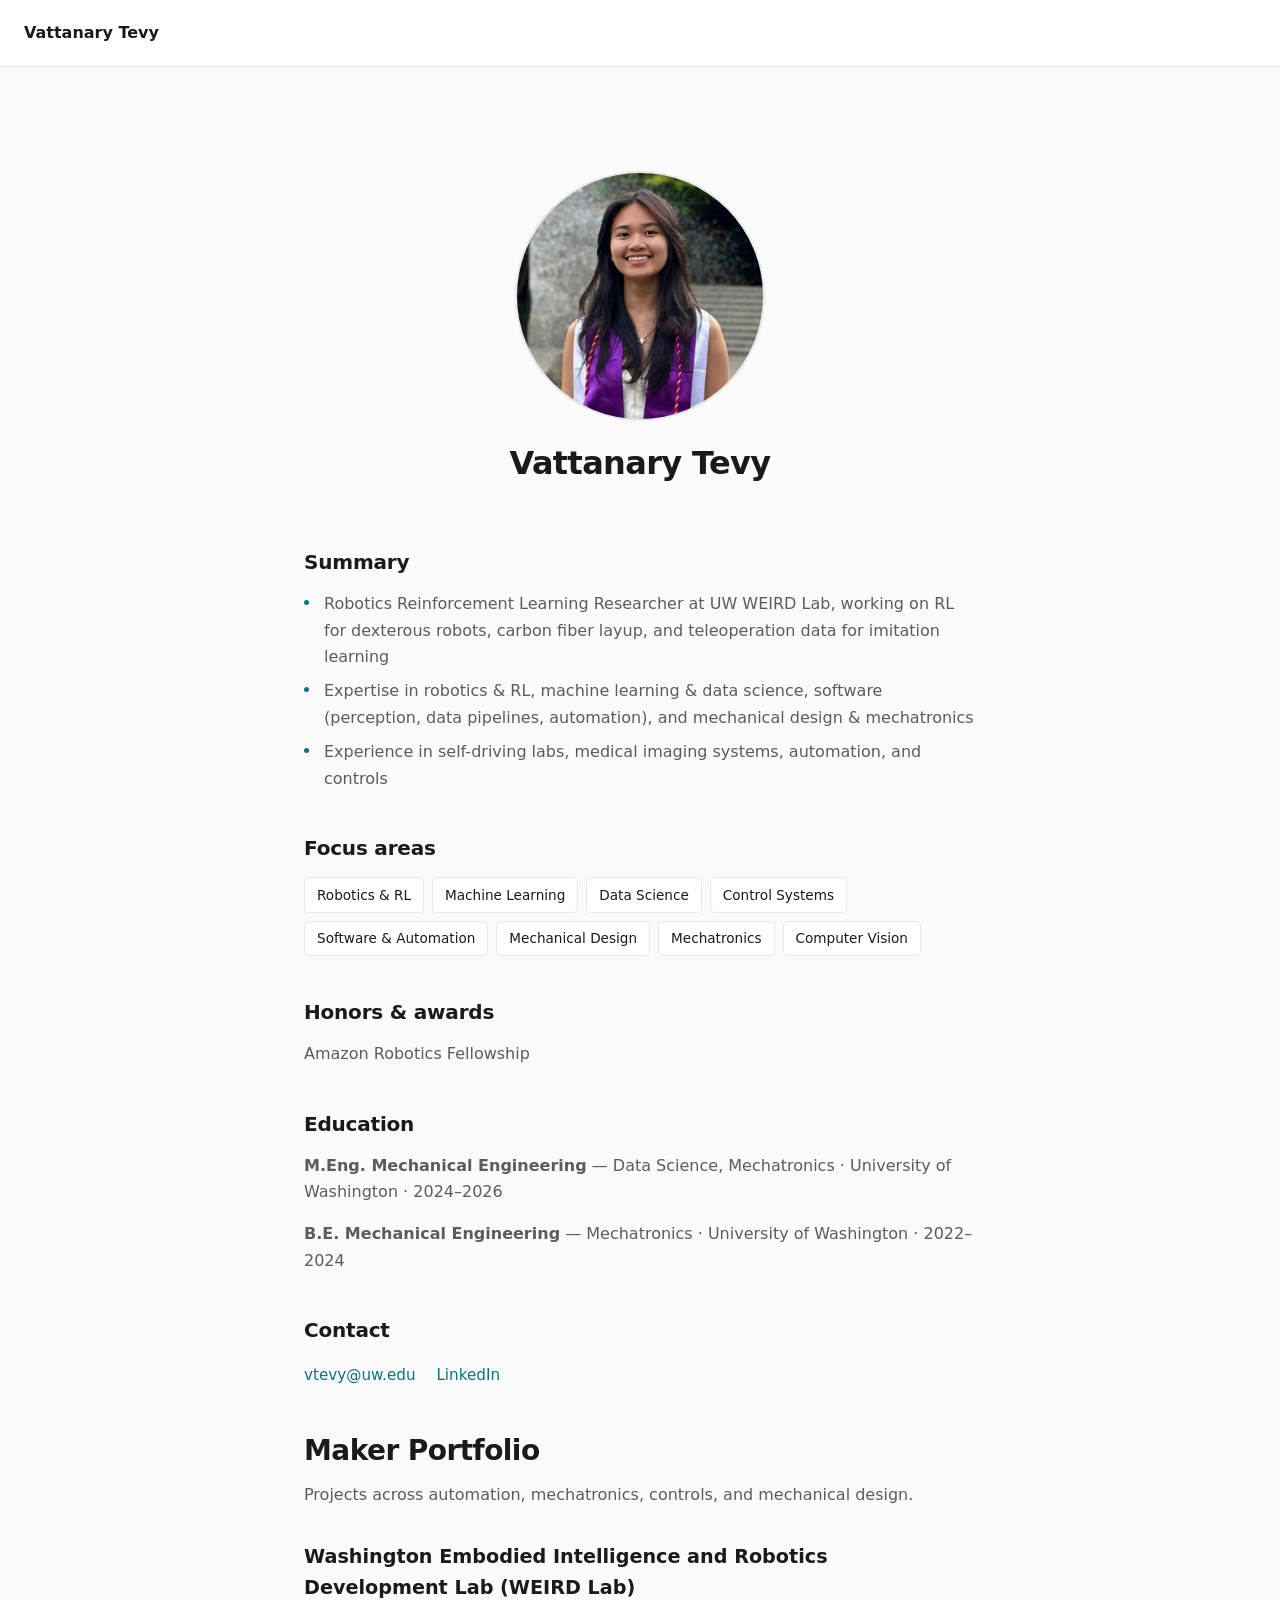
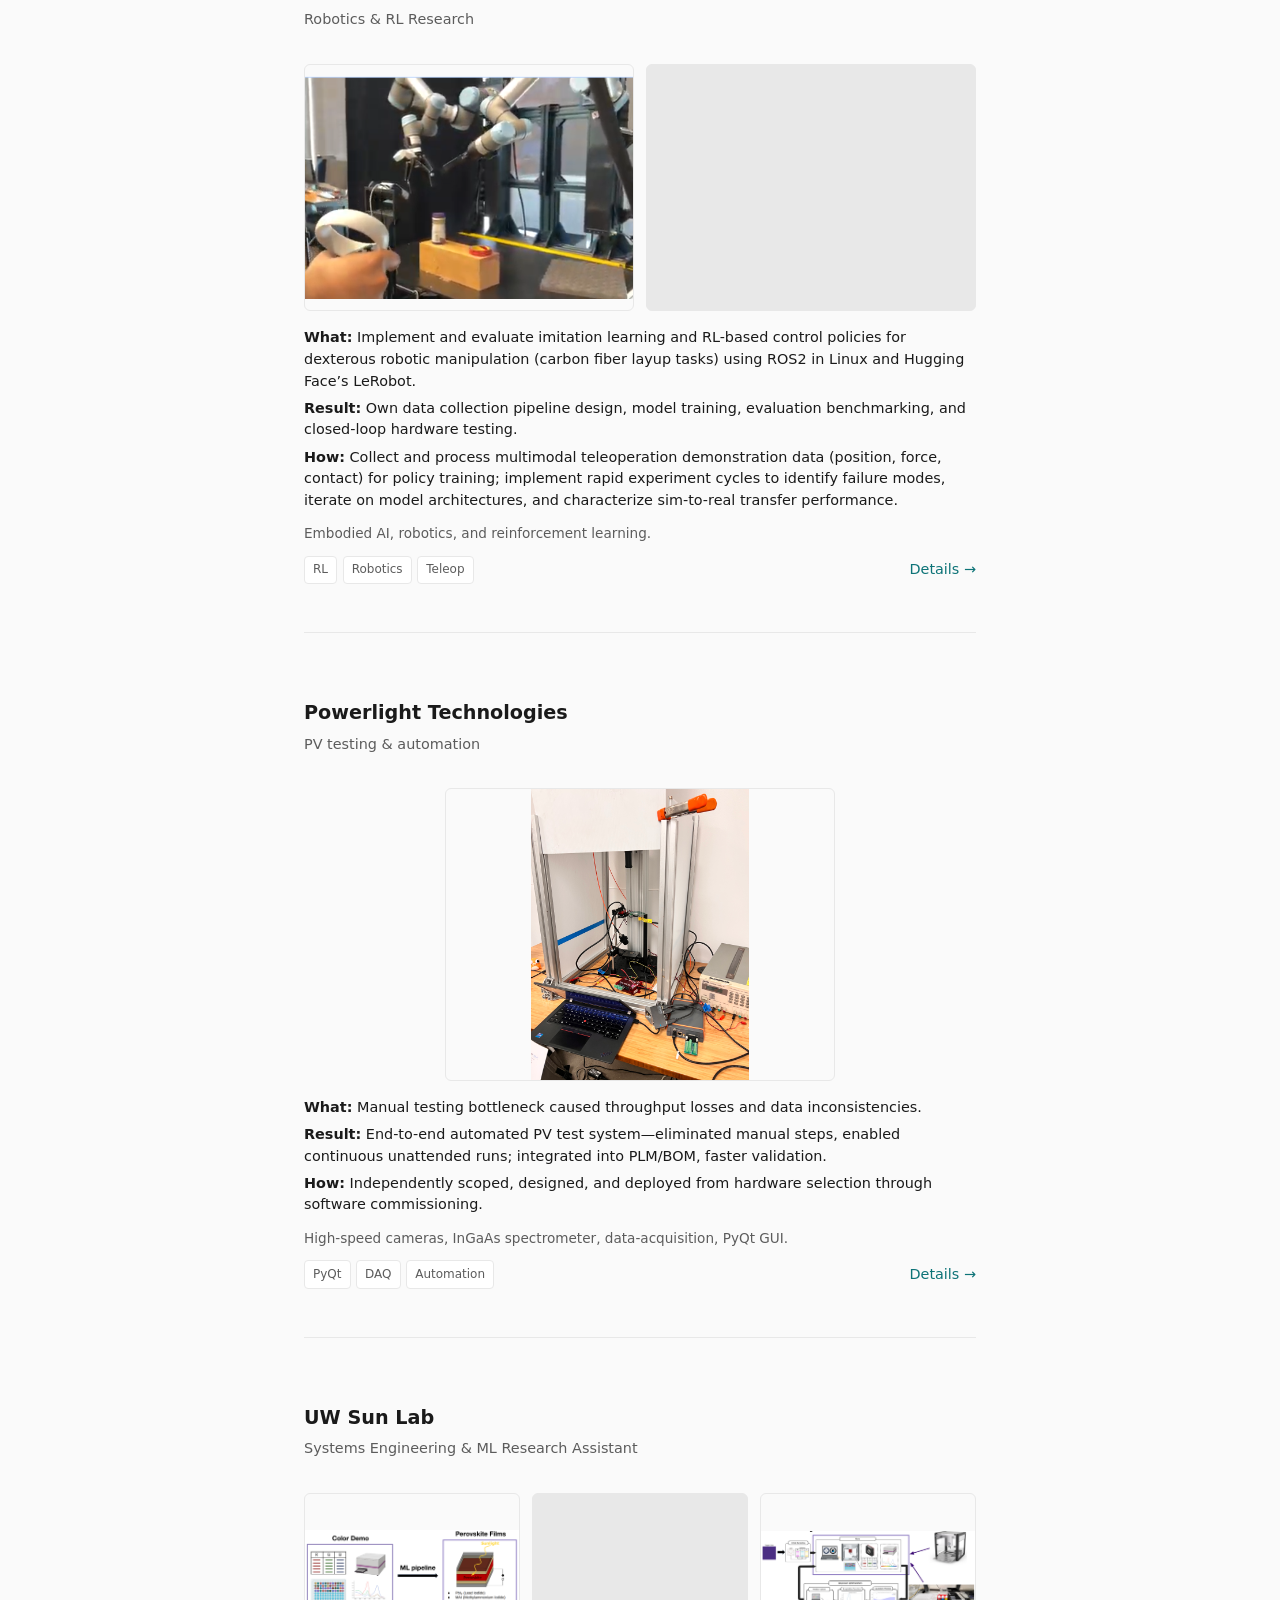
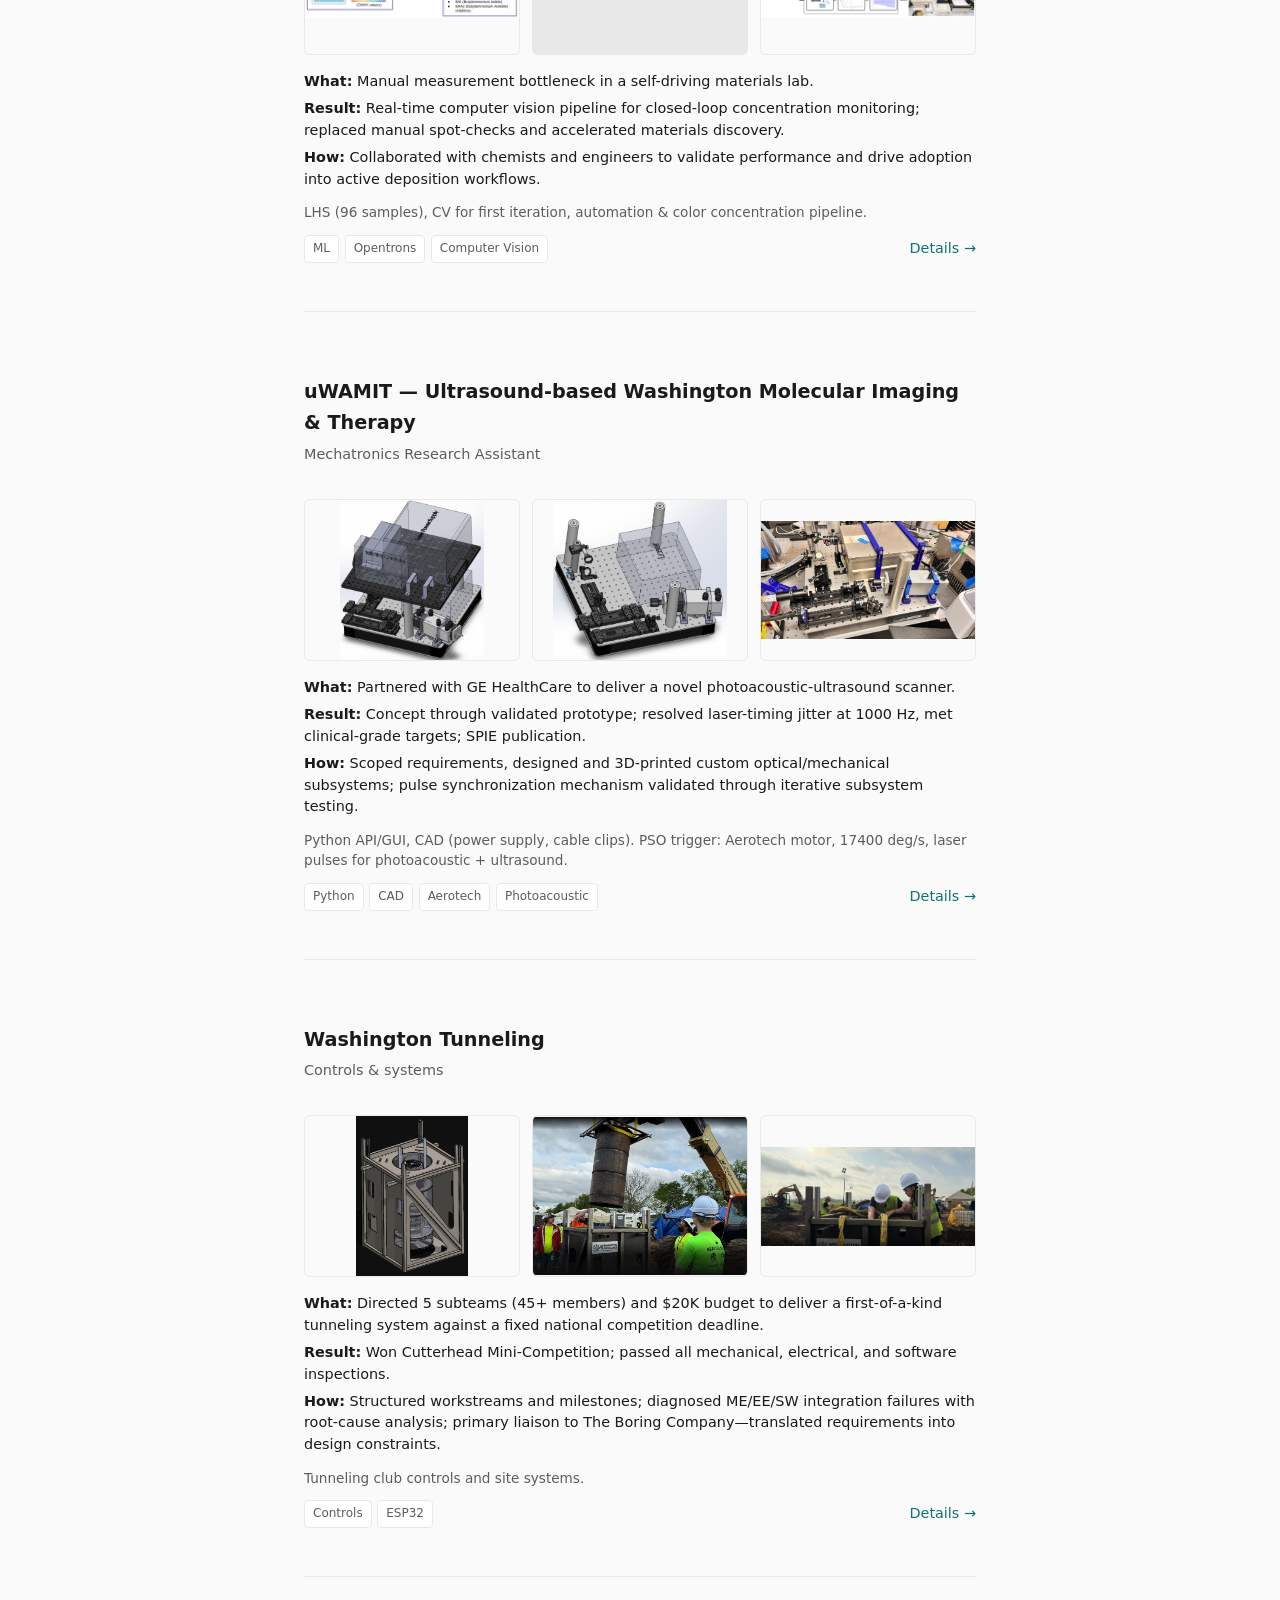
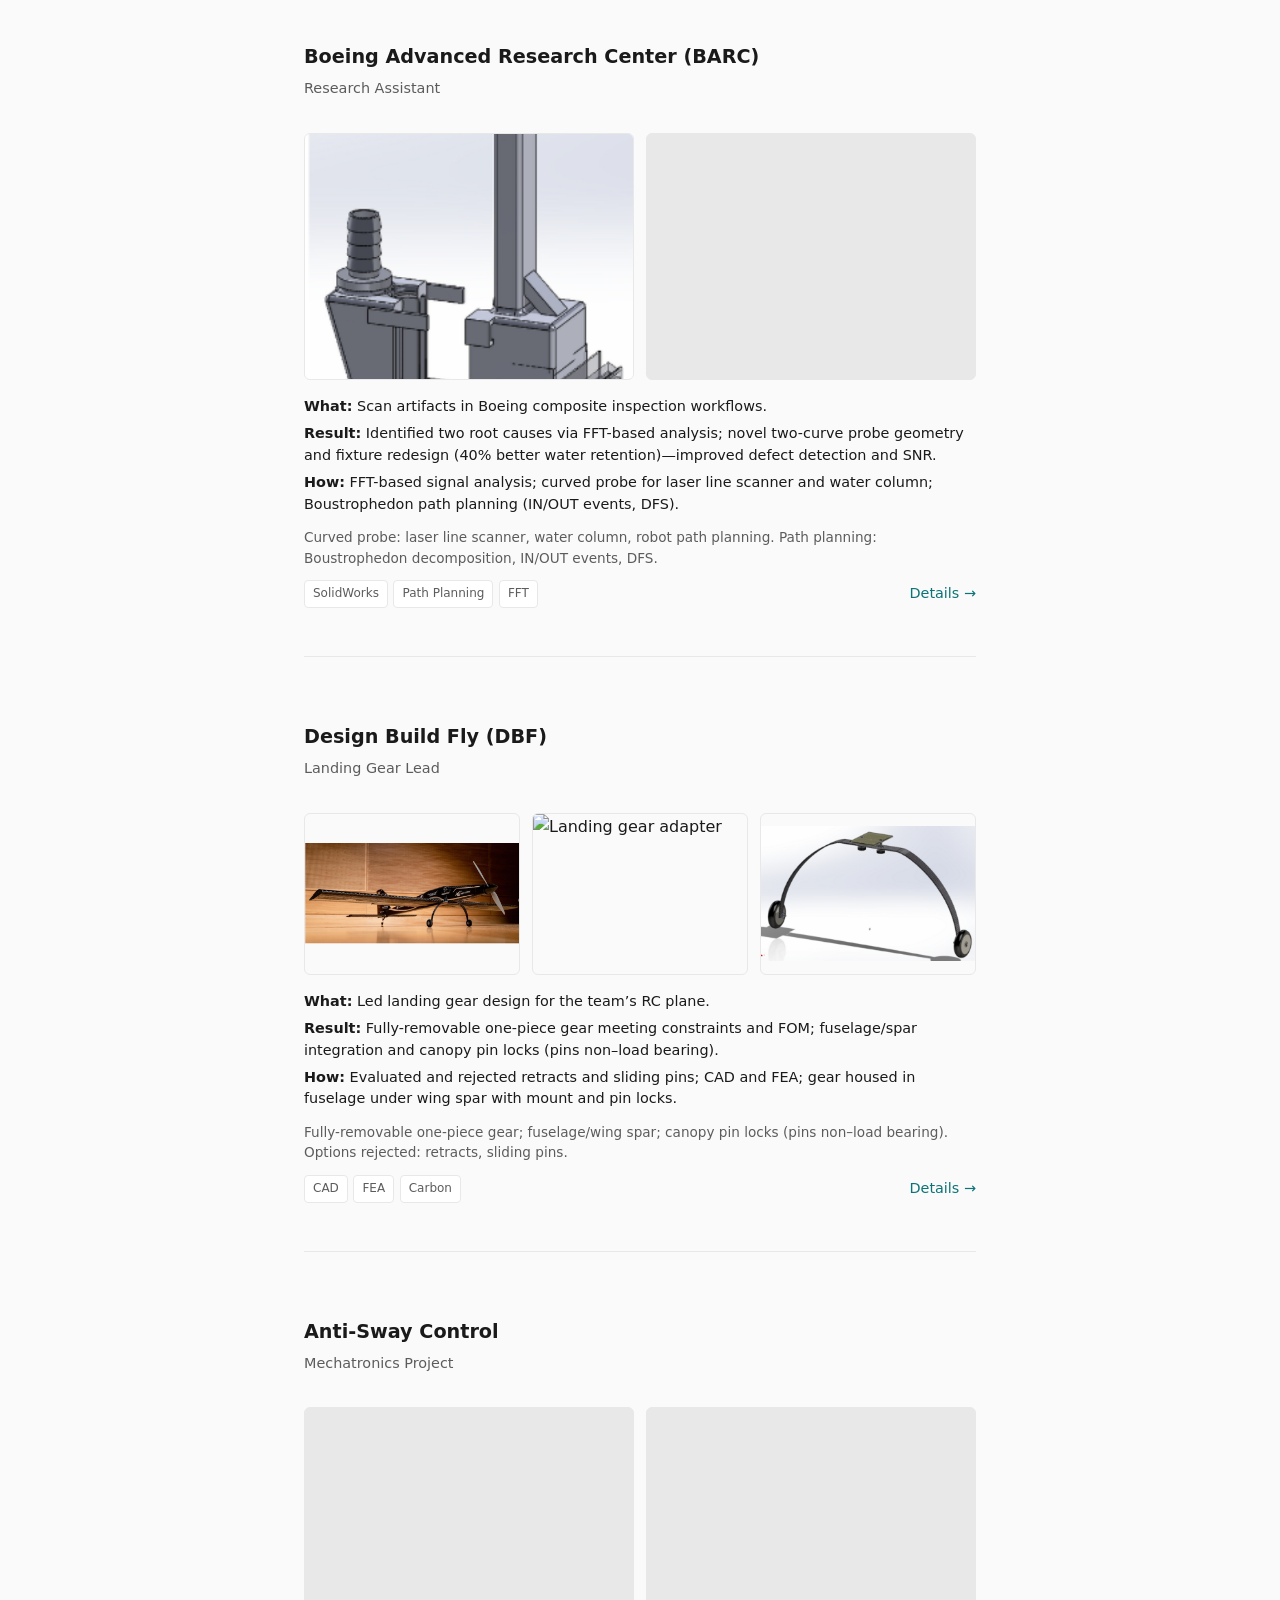
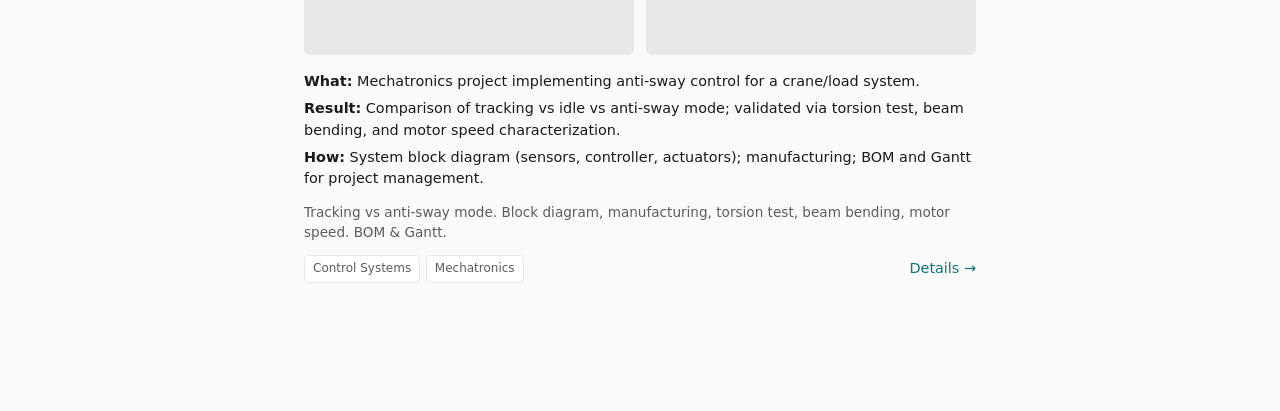
==== commit 323a7639: "Portfolio updates: What/Result/How bullets, WEIRD Lab content, right_wrist.mp4, Powerlight mapping, " ====
--- a/index.html
+++ b/index.html
@@ -104,9 +104,15 @@
           <p class="project-block-role">Robotics & RL Research</p>
         </div>
       </div>
-      <div class="project-block-visuals img-1">
+      <div class="project-block-visuals img-2">
         <img src="assets/img/geodude_teleop.png" alt="Teleop demonstration" />
-      </div>
+        <video src="assets/img/right_wrist.mp4" muted playsinline loop autoplay></video>
+      </div>
+      <ul class="project-block-bullets">
+        <li><strong>What:</strong> Implement and evaluate imitation learning and RL-based control policies for dexterous robotic manipulation (carbon fiber layup tasks) using ROS2 in Linux and Hugging Face’s LeRobot.</li>
+        <li><strong>Result:</strong> Own data collection pipeline design, model training, evaluation benchmarking, and closed-loop hardware testing.</li>
+        <li><strong>How:</strong> Collect and process multimodal teleoperation demonstration data (position, force, contact) for policy training; implement rapid experiment cycles to identify failure modes, iterate on model architectures, and characterize sim-to-real transfer performance.</li>
+      </ul>
       <p class="project-block-caption">Embodied AI, robotics, and reinforcement learning.</p>
       <div class="project-block-footer">
         <span class="project-block-tags"><span>RL</span><span>Robotics</span><span>Teleop</span></span>
@@ -125,6 +131,11 @@
       <div class="project-block-visuals img-1">
         <img src="assets/img/powerlight_setup.jpg" alt="PV test setup" />
       </div>
+      <ul class="project-block-bullets">
+        <li><strong>What:</strong> Manual testing bottleneck caused throughput losses and data inconsistencies.</li>
+        <li><strong>Result:</strong> End-to-end automated PV test system—eliminated manual steps, enabled continuous unattended runs; integrated into PLM/BOM, faster validation.</li>
+        <li><strong>How:</strong> Independently scoped, designed, and deployed from hardware selection through software commissioning.</li>
+      </ul>
       <p class="project-block-caption">High-speed cameras, InGaAs spectrometer, data-acquisition, PyQt GUI.</p>
       <div class="project-block-footer">
         <span class="project-block-tags"><span>PyQt</span><span>DAQ</span><span>Automation</span></span>
@@ -145,6 +156,11 @@
         <video src="assets/img/mara_demo.MOV" muted playsinline loop autoplay></video>
         <img src="assets/img/mara_workflow.png" alt="MARA workflow" />
       </div>
+      <ul class="project-block-bullets">
+        <li><strong>What:</strong> Manual measurement bottleneck in a self-driving materials lab.</li>
+        <li><strong>Result:</strong> Real-time computer vision pipeline for closed-loop concentration monitoring; replaced manual spot-checks and accelerated materials discovery.</li>
+        <li><strong>How:</strong> Collaborated with chemists and engineers to validate performance and drive adoption into active deposition workflows.</li>
+      </ul>
       <p class="project-block-caption">LHS (96 samples), CV for first iteration, automation & color concentration pipeline.</p>
       <div class="project-block-footer">
         <span class="project-block-tags"><span>ML</span><span>Opentrons</span><span>Computer Vision</span></span>
@@ -165,6 +181,11 @@
         <img src="assets/img/paus_partial_cad.png" alt="PAUS partial CAD" />
         <img src="assets/img/paus_system.png" alt="PAUS system" />
       </div>
+      <ul class="project-block-bullets">
+        <li><strong>What:</strong> Partnered with GE HealthCare to deliver a novel photoacoustic-ultrasound scanner.</li>
+        <li><strong>Result:</strong> Concept through validated prototype; resolved laser-timing jitter at 1000 Hz, met clinical-grade targets; SPIE publication.</li>
+        <li><strong>How:</strong> Scoped requirements, designed and 3D-printed custom optical/mechanical subsystems; pulse synchronization mechanism validated through iterative subsystem testing.</li>
+      </ul>
       <p class="project-block-caption">Python API/GUI, CAD (power supply, cable clips). PSO trigger: Aerotech motor, 17400 deg/s, laser pulses for photoacoustic + ultrasound.</p>
       <div class="project-block-footer">
         <span class="project-block-tags"><span>Python</span><span>CAD</span><span>Aerotech</span><span>Photoacoustic</span></span>
@@ -185,6 +206,11 @@
         <img src="assets/img/tbm_site.png" alt="TBM site" />
         <img src="assets/img/tbm_site2.png" alt="TBM site" />
       </div>
+      <ul class="project-block-bullets">
+        <li><strong>What:</strong> Directed 5 subteams (45+ members) and $20K budget to deliver a first-of-a-kind tunneling system against a fixed national competition deadline.</li>
+        <li><strong>Result:</strong> Won Cutterhead Mini-Competition; passed all mechanical, electrical, and software inspections.</li>
+        <li><strong>How:</strong> Structured workstreams and milestones; diagnosed ME/EE/SW integration failures with root-cause analysis; primary liaison to The Boring Company—translated requirements into design constraints.</li>
+      </ul>
       <p class="project-block-caption">Tunneling club controls and site systems.</p>
       <div class="project-block-footer">
         <span class="project-block-tags"><span>Controls</span><span>ESP32</span></span>
@@ -204,6 +230,11 @@
         <img src="assets/img/curved_cad.png" alt="Curved probe CAD" />
         <video src="assets/img/curved_probe.MOV" muted playsinline loop autoplay></video>
       </div>
+      <ul class="project-block-bullets">
+        <li><strong>What:</strong> Scan artifacts in Boeing composite inspection workflows.</li>
+        <li><strong>Result:</strong> Identified two root causes via FFT-based analysis; novel two-curve probe geometry and fixture redesign (40% better water retention)—improved defect detection and SNR.</li>
+        <li><strong>How:</strong> FFT-based signal analysis; curved probe for laser line scanner and water column; Boustrophedon path planning (IN/OUT events, DFS).</li>
+      </ul>
       <p class="project-block-caption">Curved probe: laser line scanner, water column, robot path planning. Path planning: Boustrophedon decomposition, IN/OUT events, DFS.</p>
       <div class="project-block-footer">
         <span class="project-block-tags"><span>SolidWorks</span><span>Path Planning</span><span>FFT</span></span>
@@ -224,6 +255,11 @@
         <img src="assets/img/landing_gear_adapter.png" alt="Landing gear adapter" />
         <img src="assets/img/dbf_fuselage_landing_gear.png" alt="Fuselage and landing gear" />
       </div>
+      <ul class="project-block-bullets">
+        <li><strong>What:</strong> Led landing gear design for the team’s RC plane.</li>
+        <li><strong>Result:</strong> Fully-removable one-piece gear meeting constraints and FOM; fuselage/spar integration and canopy pin locks (pins non–load bearing).</li>
+        <li><strong>How:</strong> Evaluated and rejected retracts and sliding pins; CAD and FEA; gear housed in fuselage under wing spar with mount and pin locks.</li>
+      </ul>
       <p class="project-block-caption">Fully-removable one-piece gear; fuselage/wing spar; canopy pin locks (pins non–load bearing). Options rejected: retracts, sliding pins.</p>
       <div class="project-block-footer">
         <span class="project-block-tags"><span>CAD</span><span>FEA</span><span>Carbon</span></span>
@@ -243,6 +279,11 @@
         <video src="assets/img/ide_vs_anti_sway.MOV" muted playsinline loop autoplay></video>
         <video src="assets/img/tracking_mode.mp4" muted playsinline loop autoplay></video>
       </div>
+      <ul class="project-block-bullets">
+        <li><strong>What:</strong> Mechatronics project implementing anti-sway control for a crane/load system.</li>
+        <li><strong>Result:</strong> Comparison of tracking vs idle vs anti-sway mode; validated via torsion test, beam bending, and motor speed characterization.</li>
+        <li><strong>How:</strong> System block diagram (sensors, controller, actuators); manufacturing; BOM and Gantt for project management.</li>
+      </ul>
       <p class="project-block-caption">Tracking vs anti-sway mode. Block diagram, manufacturing, torsion test, beam bending, motor speed. BOM & Gantt.</p>
       <div class="project-block-footer">
         <span class="project-block-tags"><span>Control Systems</span><span>Mechatronics</span></span>
--- a/assets/css/style.css
+++ b/assets/css/style.css
@@ -415,6 +415,24 @@
   background: var(--border);
 }
 
+.project-block-bullets {
+  list-style: none;
+  padding: 0;
+  margin: 0 0 0.75rem 0;
+  font-size: 0.9rem;
+  line-height: 1.5;
+  color: var(--text);
+}
+
+.project-block-bullets li {
+  margin-bottom: 0.35rem;
+  padding-left: 0;
+}
+
+.project-block-bullets li:last-child {
+  margin-bottom: 0;
+}
+
 .project-block-caption {
   font-size: 0.85rem;
   color: var(--text-muted);
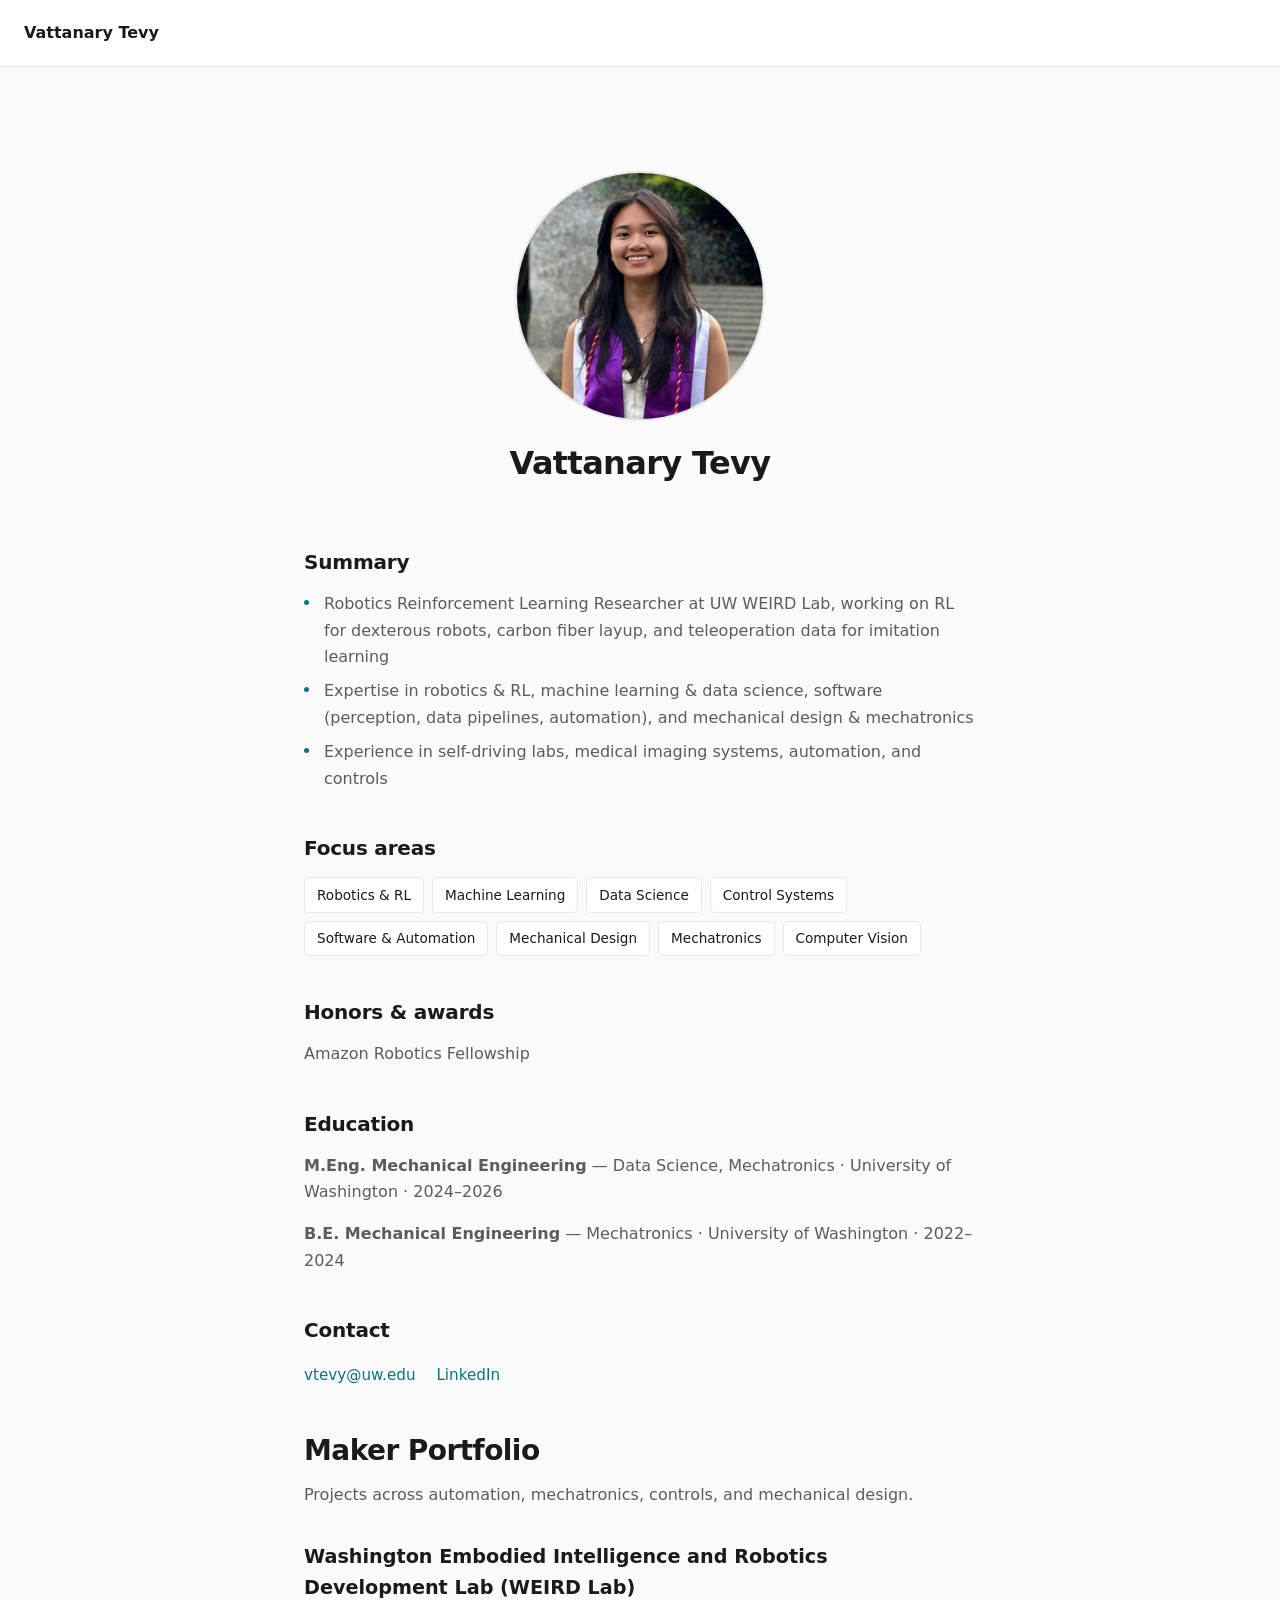
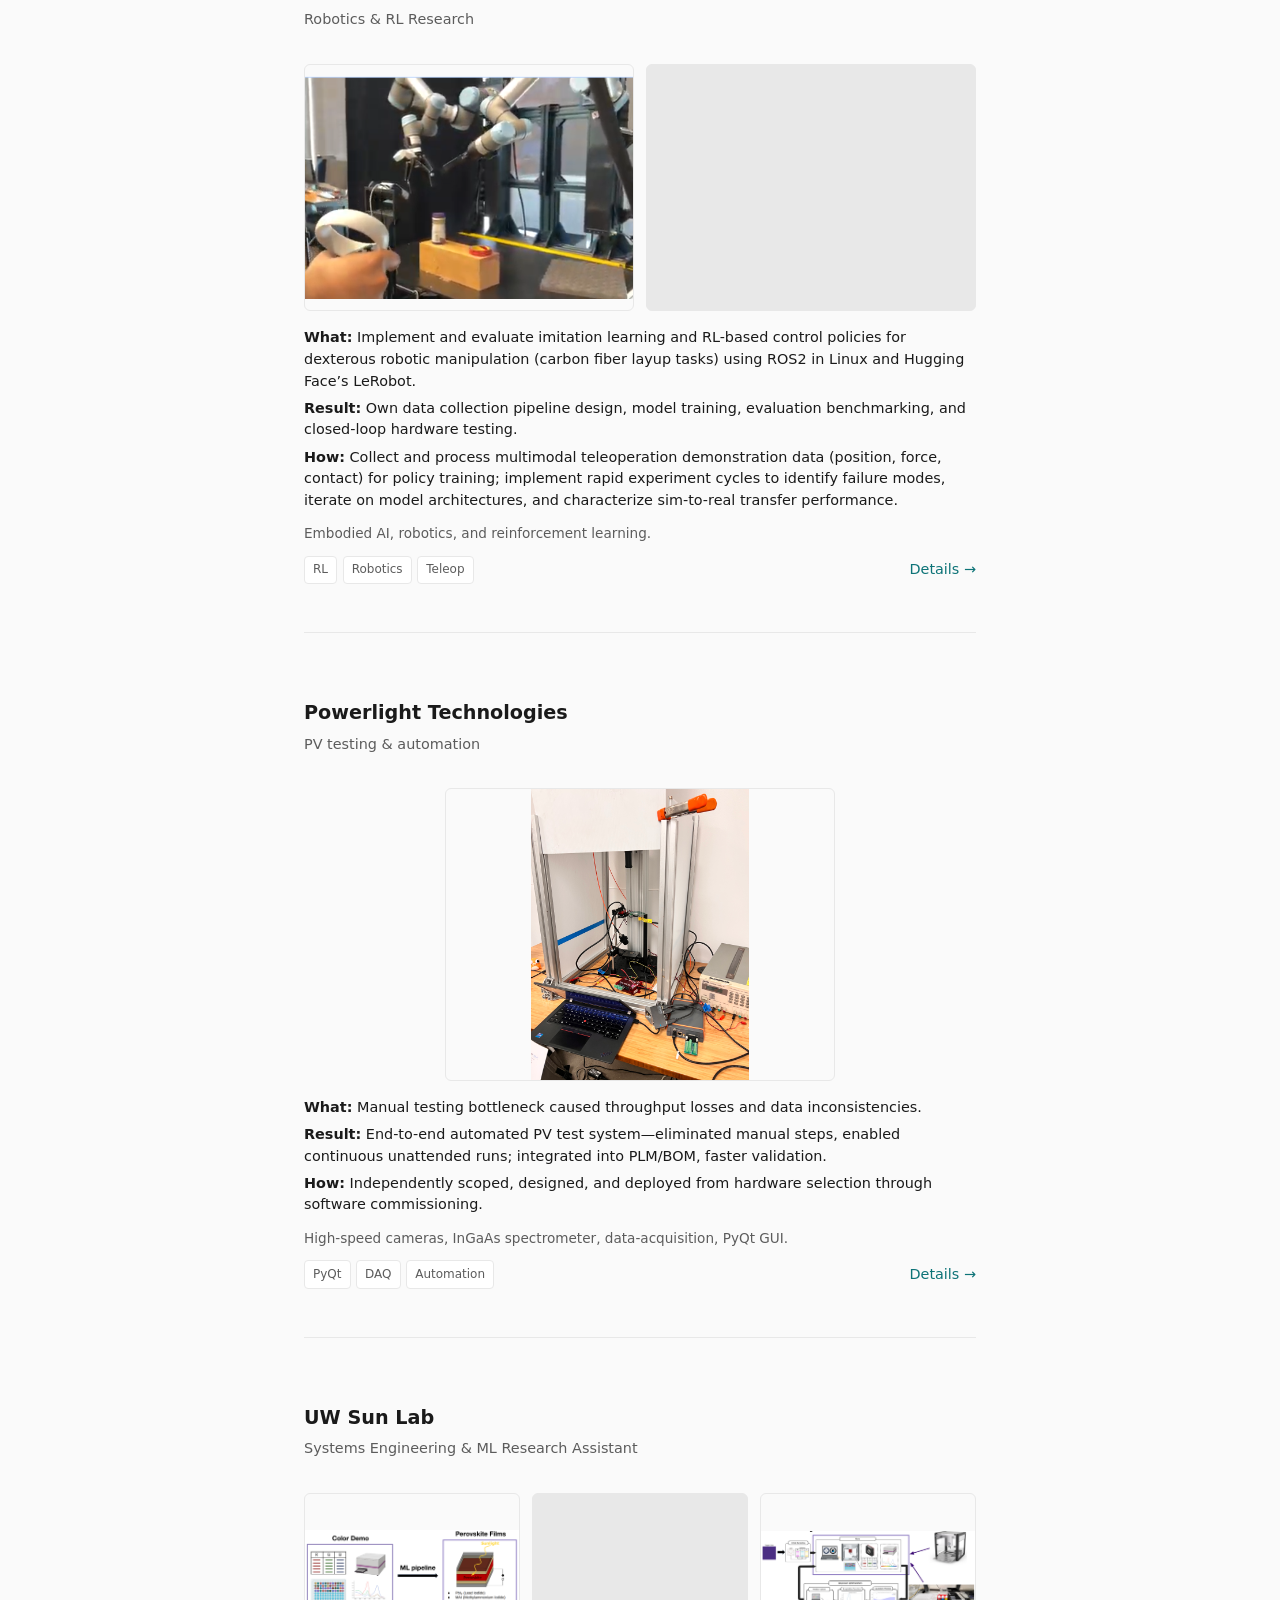
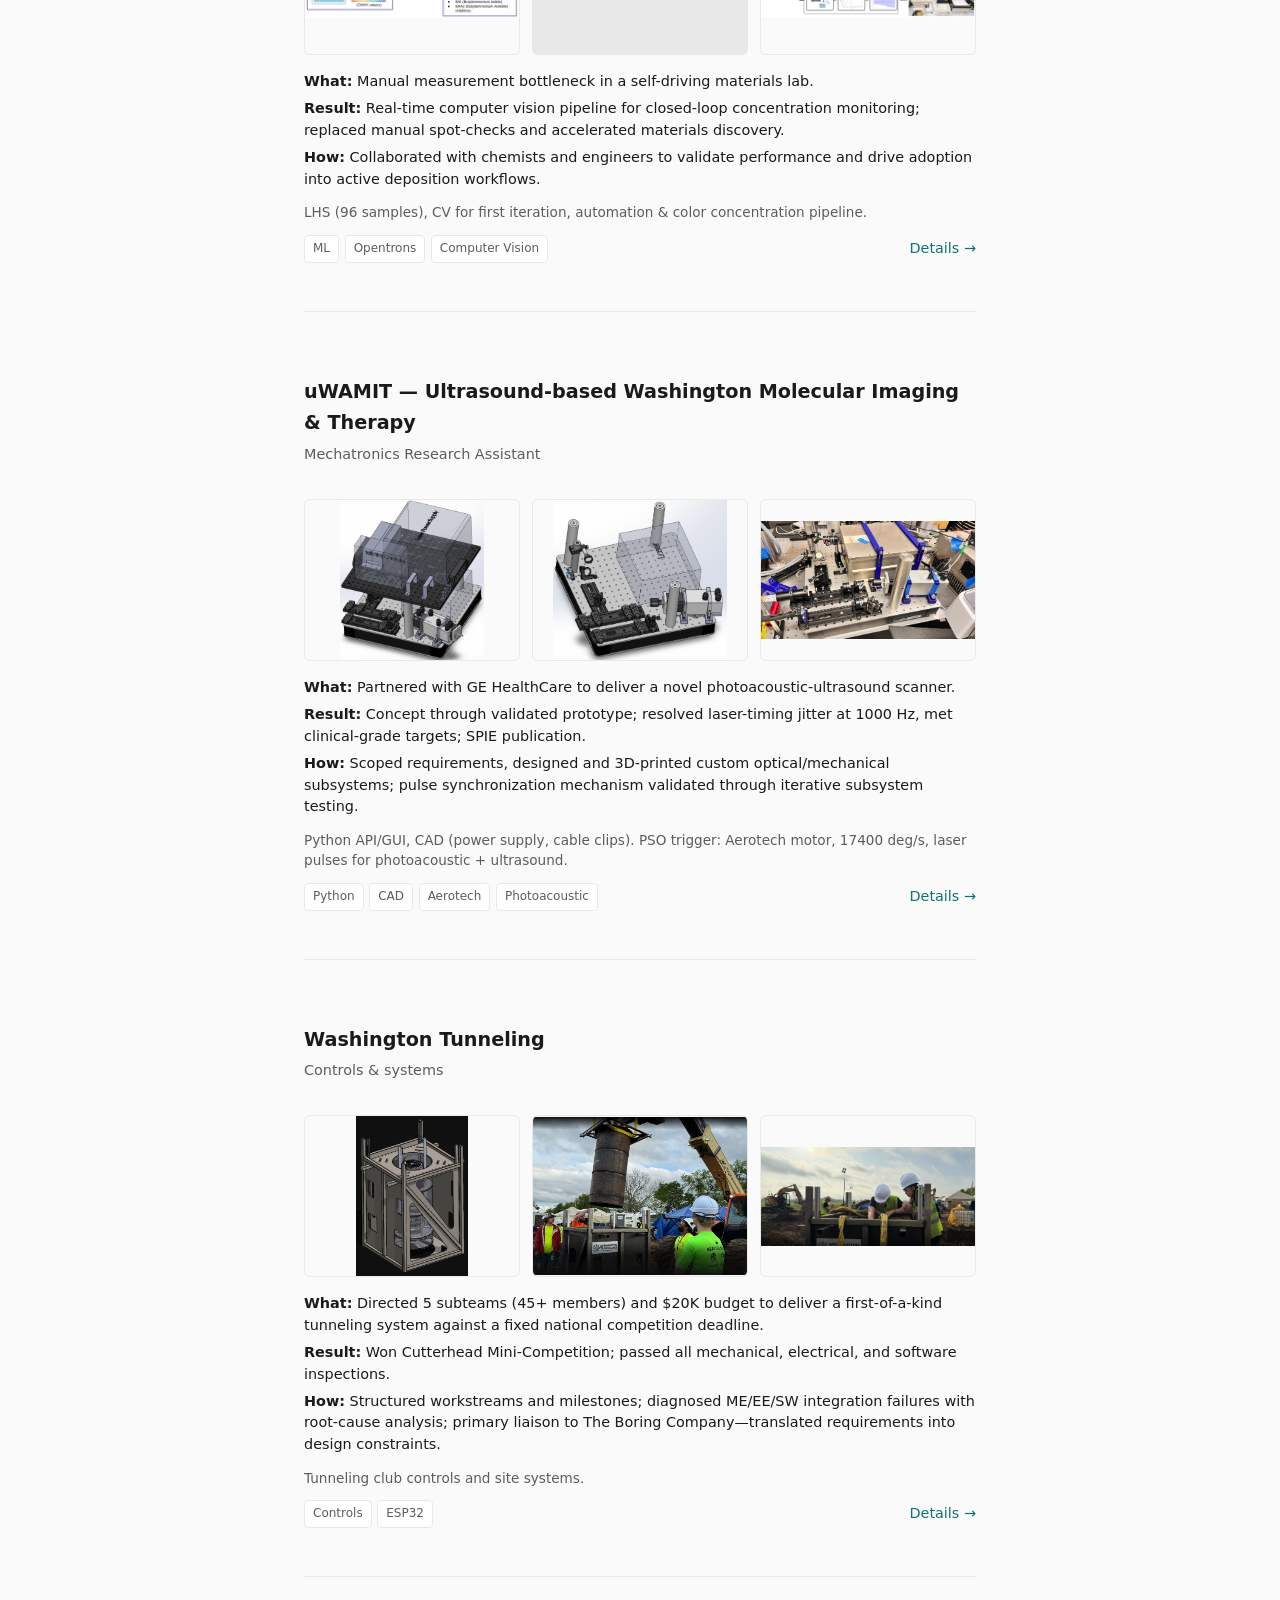
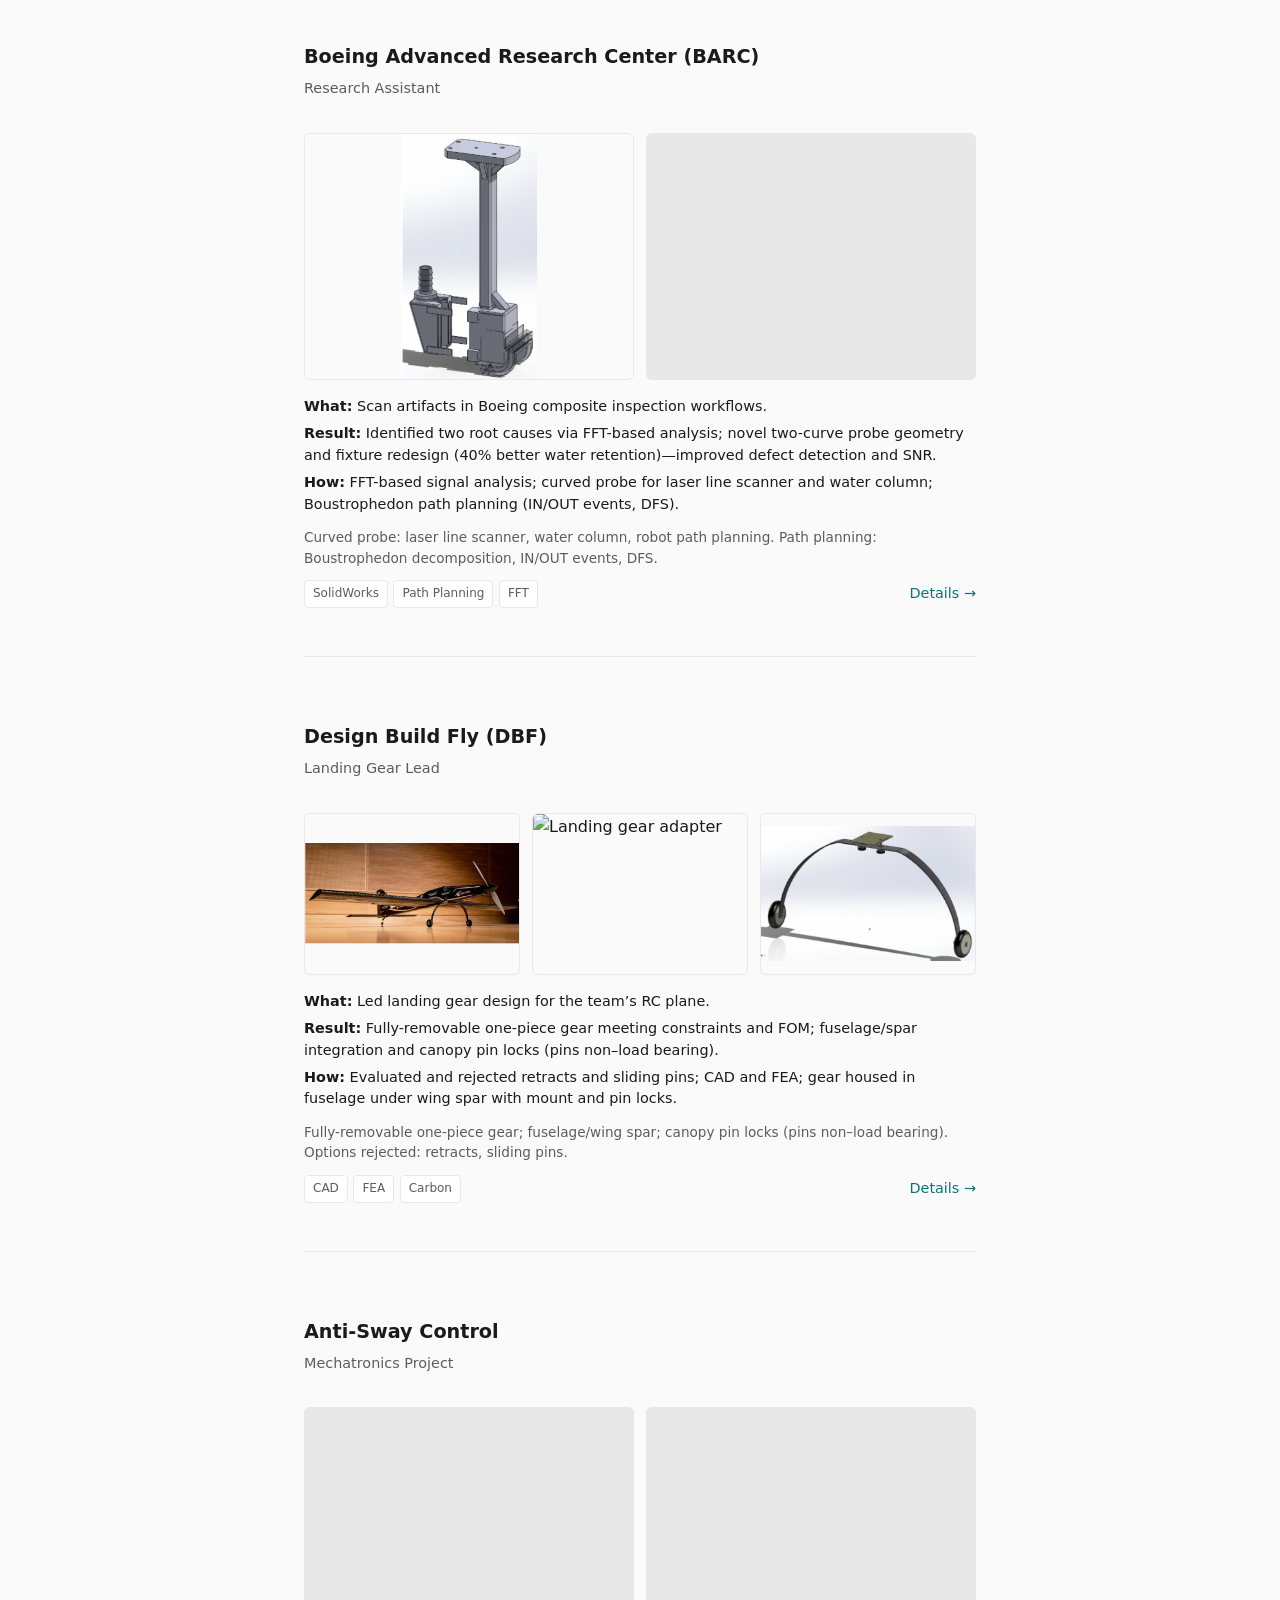
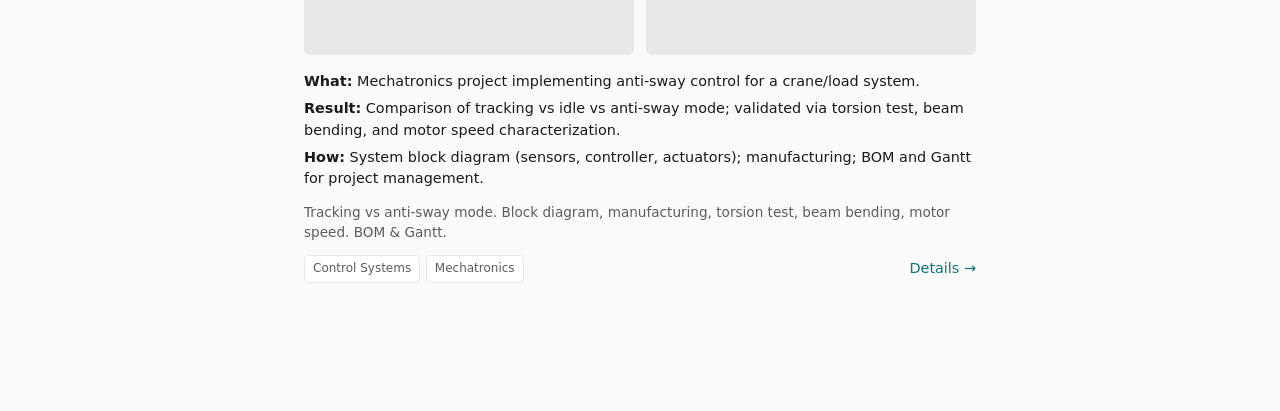
==== commit 6ddead88: "CSS and index edits (BARC placeholder fix)" ====
--- a/index.html
+++ b/index.html
@@ -226,7 +226,7 @@
           <p class="project-block-role">Research Assistant</p>
         </div>
       </div>
-      <div class="project-block-visuals img-2 frame-low">
+      <div class="project-block-visuals img-2">
         <img src="assets/img/curved_cad.png" alt="Curved probe CAD" />
         <video src="assets/img/curved_probe.MOV" muted playsinline loop autoplay></video>
       </div>
--- a/assets/css/style.css
+++ b/assets/css/style.css
@@ -397,12 +397,6 @@
   display: block;
 }
 
-/* BARC: frame first image lower (show more of bottom) */
-.project-block-visuals.frame-low img:first-child {
-  object-fit: cover;
-  object-position: center 70%;
-}
-
 /* Single-image blocks: smaller so one image isn’t oversized */
 .project-block-visuals.img-1 img,
 .project-block-visuals.img-1 video {
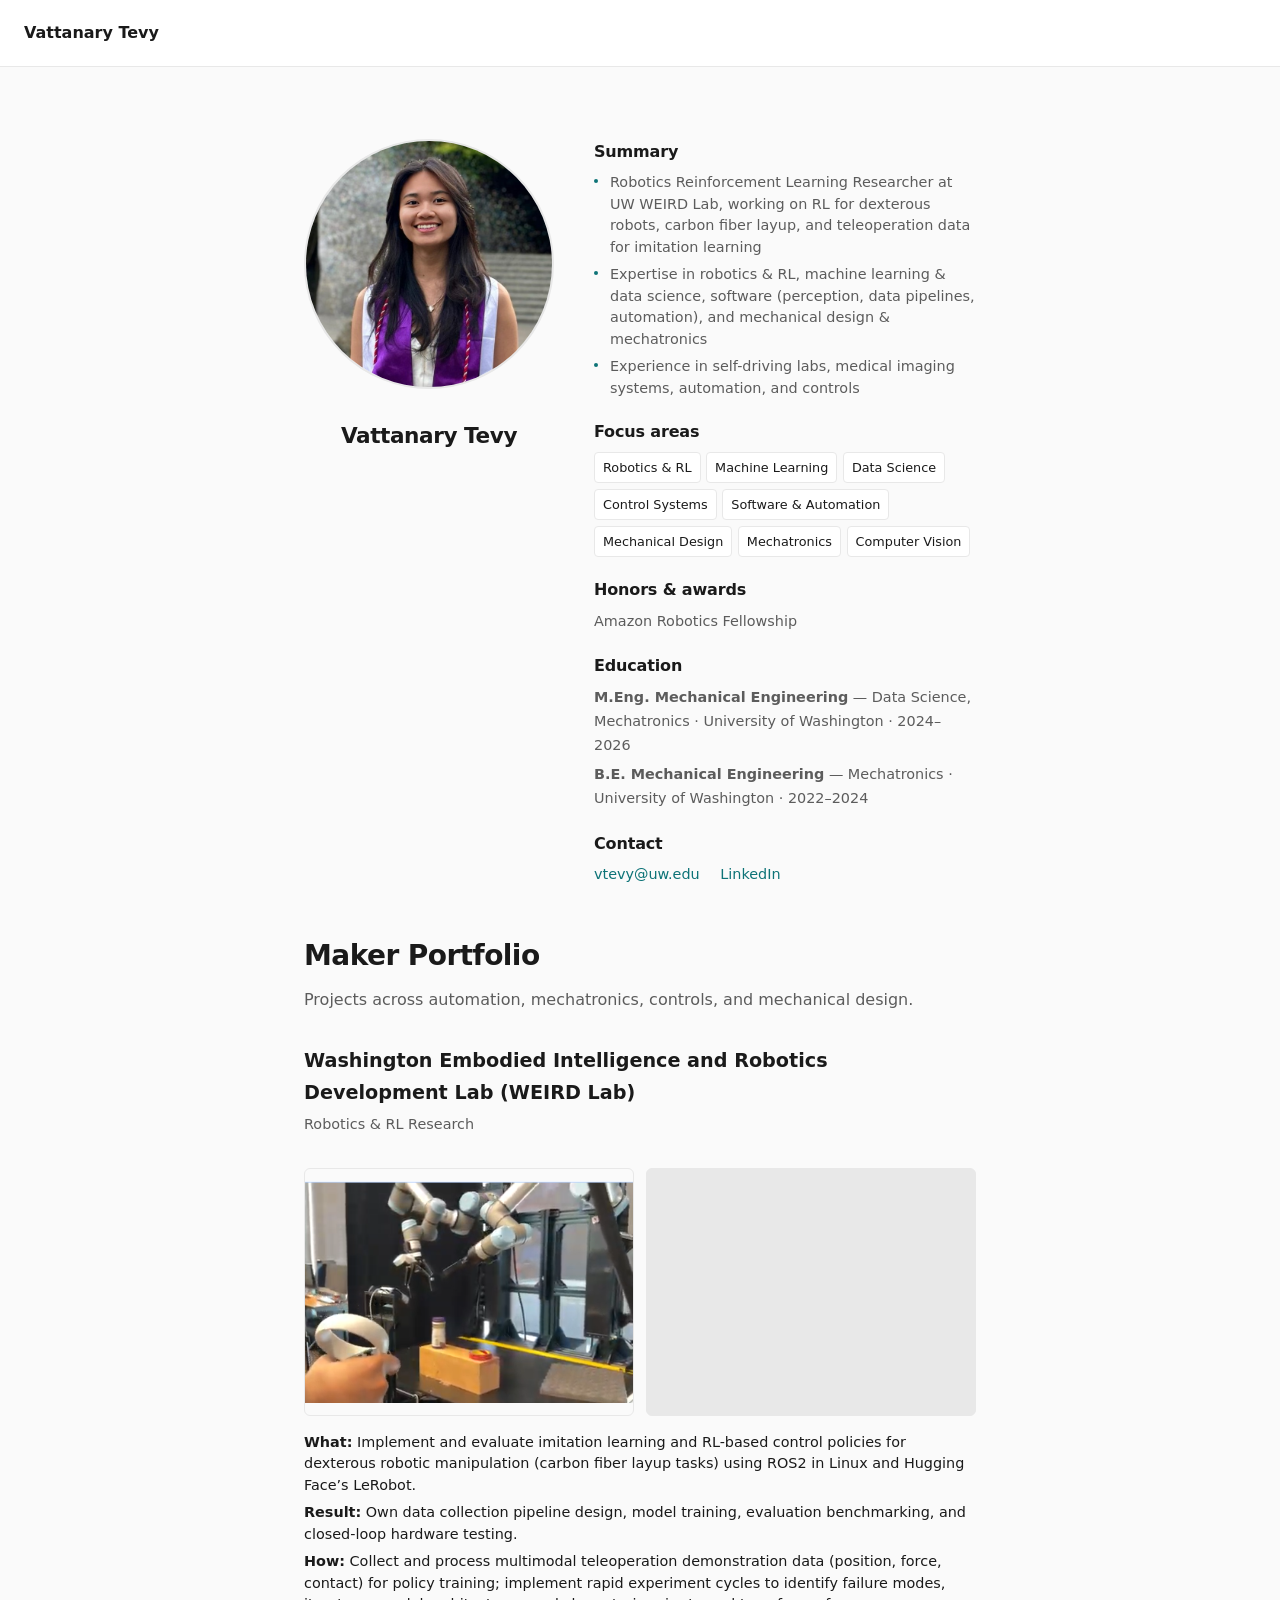
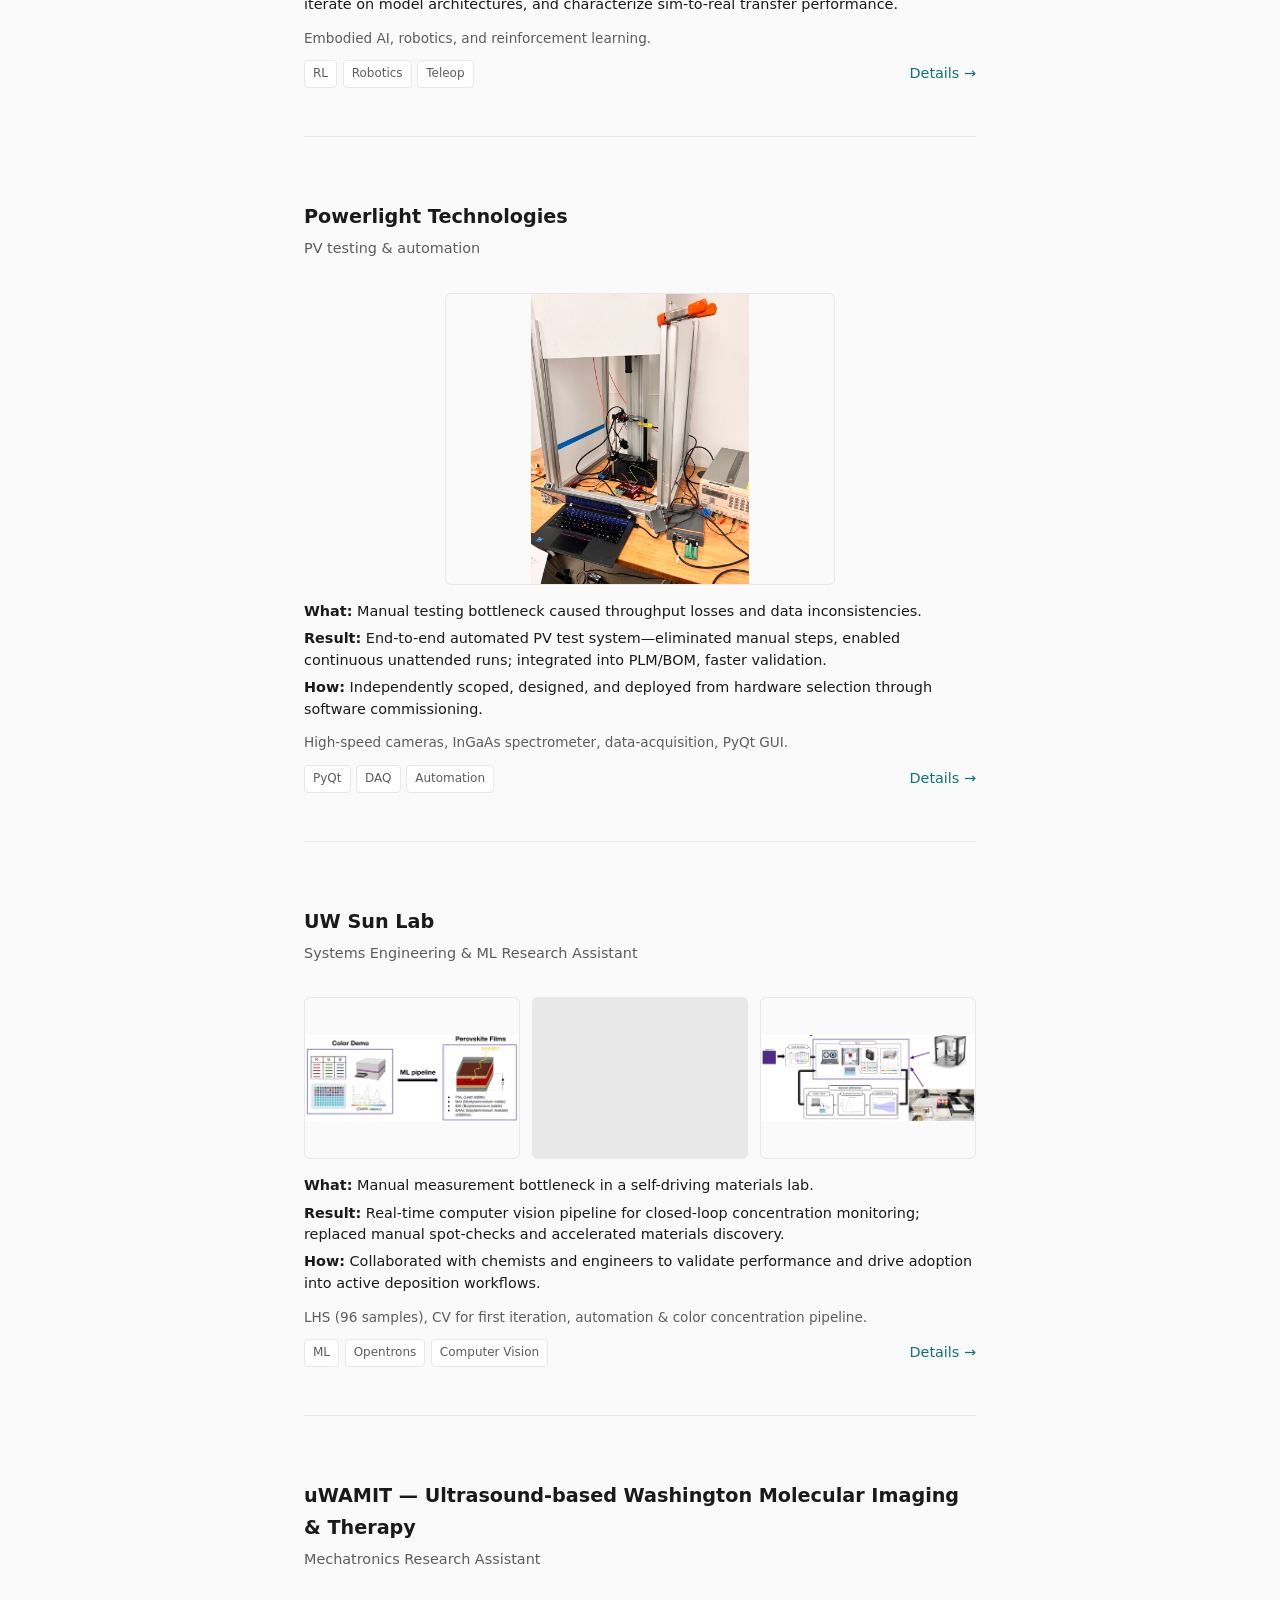
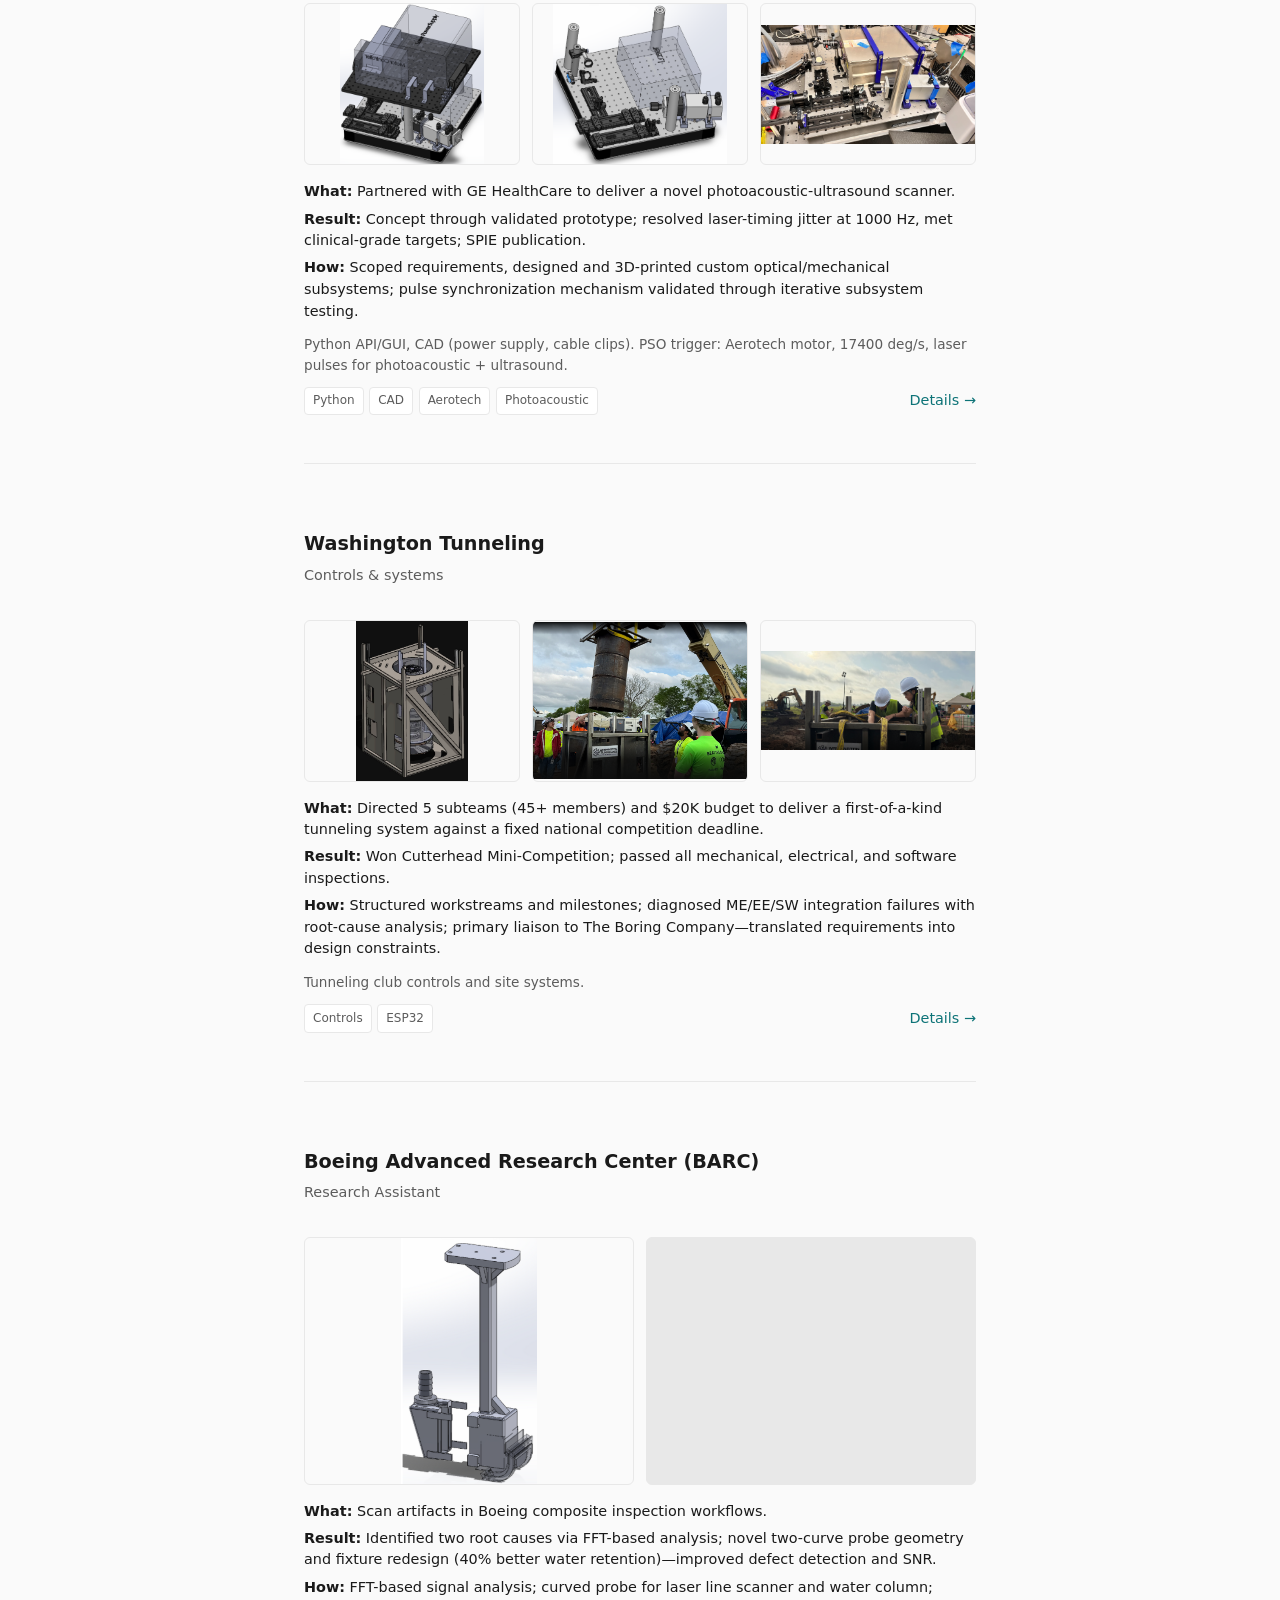
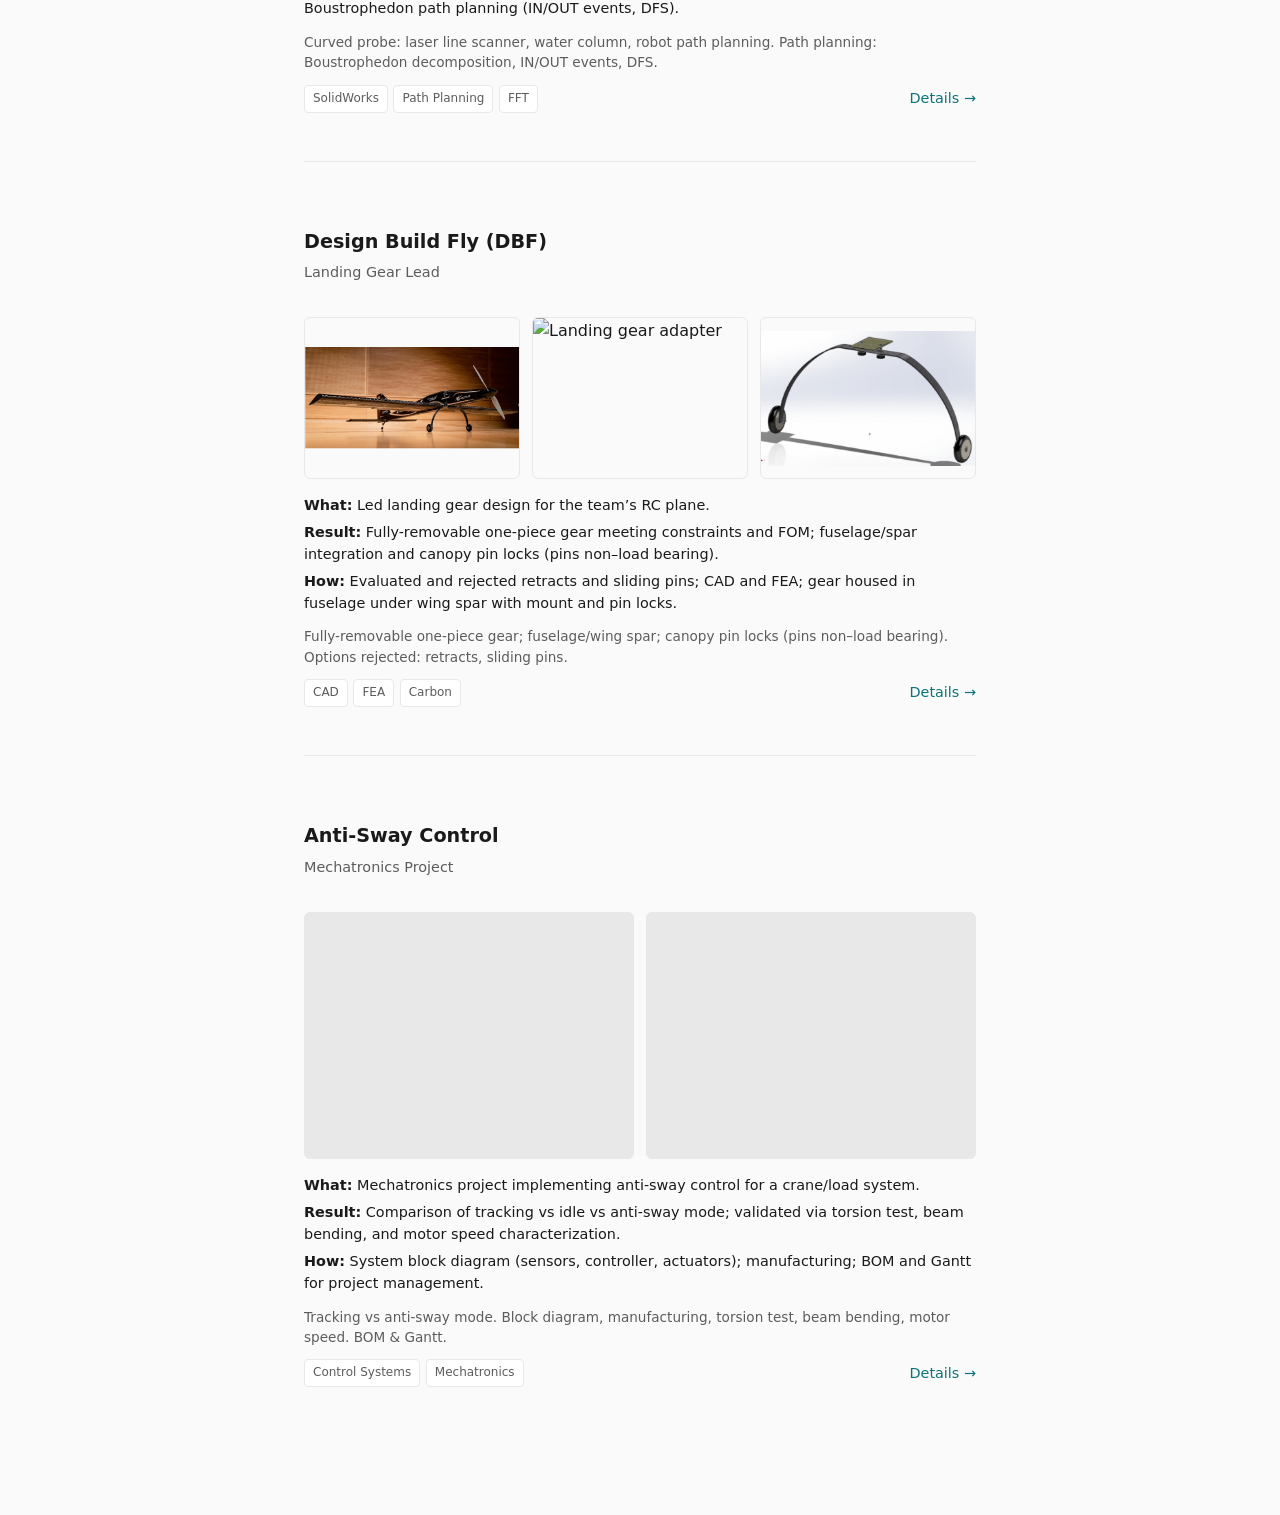
==== commit 7838b1ab: "compact aboutme description" ====
--- a/index.html
+++ b/index.html
@@ -12,85 +12,50 @@
   </header>
 
   <main>
-    <section class="hero">
-      <img src="assets/img/headshot.jpg" alt="Vattanary Tevy" class="hero-headshot" />
-      <h1>Vattanary Tevy</h1>
-      <!-- <p class="tagline">Robotics Reinforcement Learning Researcher · UW WEIRD Lab</p> -->
-      <!-- <p style="color: var(--text-muted); font-size: 0.95rem; max-width: 32ch; margin-left: auto; margin-right: auto;">
-        I work on robotics, machine learning, and automation; from dexterous manipulation and RL to data pipelines and mechanical design.
-      </p> -->
-      <!-- <div class="cta">
-        <a href="resume/Vattanary_Tevy_Master.pdf" class="primary">Resume</a>
-      </div> -->
-    </section>
-
-    <!-- <h2 class="page-title">About</h2>
-    <p class="page-subtitle">Robotics & ML · Data Science · Software & Mechanical Engineering</p> -->
-
-    <section class="about-section">
-      <h2>Summary</h2>
-      <ul>
-        <li>Robotics Reinforcement Learning Researcher at UW WEIRD Lab, working on RL for dexterous robots, carbon fiber layup, and teleoperation data for imitation learning</li>
-        <li>Expertise in robotics & RL, machine learning & data science, software (perception, data pipelines, automation), and mechanical design & mechatronics</li>
-        <li>Experience in self-driving labs, medical imaging systems, automation, and controls</li>
-      </ul>
-    </section>
-
-    <section class="about-section">
-      <h2>Focus areas</h2>
-      <div class="focus-tags">
-        <span>Robotics & RL</span>
-        <span>Machine Learning</span>
-        <span>Data Science</span>
-        <span>Control Systems</span>
-        <span>Software & Automation</span>
-        <span>Mechanical Design</span>
-        <span>Mechatronics</span>
-        <span>Computer Vision</span>
-      </div>
-    </section>
-
-    <!-- <section class="about-section">
-      <h2>Top skills</h2>
-      <ul>
-        <li>Control systems design</li>
-        <li>Technical writing</li>
-        <li>Deep learning</li>
-        <li>Reinforcement learning & imitation learning</li>
-        <li>Data pipelines & ML pipelines</li>
-        <li>Python, PyQt, CAD (SolidWorks), FEA</li>
-      </ul>
-    </section>
-
-    <section class="about-section">
-      <h2>Certifications</h2>
-      <ul>
-        <li>Fundamentals of Engineering (FE exam)</li>
-        <li>Mechanical Design — SolidWorks Associate</li>
-        <li>Exploratory Data Analysis for Machine Learning</li>
-        <li>SQL</li>
-      </ul>
-    </section> -->
-
-    <section class="about-section">
-      <h2>Honors & awards</h2>
-      <p>Amazon Robotics Fellowship</p>
-    </section>
-
-    <section class="about-section">
-      <h2>Education</h2>
-      <p><strong>M.Eng. Mechanical Engineering</strong> — Data Science, Mechatronics · University of Washington · 2024–2026</p>
-      <p><strong>B.E. Mechanical Engineering</strong> — Mechatronics · University of Washington · 2022–2024</p>
-      <!-- <p><strong>Associate's in Engineering</strong> · Green River College · 2020–2022</p> -->
-    </section>
-
-    <section class="about-section">
-      <h2>Contact</h2>
-      <p class="contact-inline">
-        <a href="mailto:vtevy@uw.edu">vtevy@uw.edu</a>
-        <a href="https://www.linkedin.com/in/vattanary-tevy" target="_blank" rel="noopener">LinkedIn</a>
-      </p>
-      <!-- <p style="color: var(--text-muted); font-size: 0.9rem;">Seattle, Washington</p> -->
+    <section class="hero hero-side">
+      <div class="hero-left" style="display: flex; flex-direction: column; align-items: center;">
+        <img src="assets/img/headshot.jpg" alt="Vattanary Tevy" class="hero-headshot" />
+        <h1 style="margin-top: 0.75em; text-align: center;">Vattanary Tevy</h1>
+      </div>
+      <div class="hero-right">
+        <section class="about-section about-compact">
+          <h2>Summary</h2>
+          <ul>
+            <li>Robotics Reinforcement Learning Researcher at UW WEIRD Lab, working on RL for dexterous robots, carbon fiber layup, and teleoperation data for imitation learning</li>
+            <li>Expertise in robotics & RL, machine learning & data science, software (perception, data pipelines, automation), and mechanical design & mechatronics</li>
+            <li>Experience in self-driving labs, medical imaging systems, automation, and controls</li>
+          </ul>
+        </section>
+        <section class="about-section about-compact">
+          <h2>Focus areas</h2>
+          <div class="focus-tags">
+            <span>Robotics & RL</span>
+            <span>Machine Learning</span>
+            <span>Data Science</span>
+            <span>Control Systems</span>
+            <span>Software & Automation</span>
+            <span>Mechanical Design</span>
+            <span>Mechatronics</span>
+            <span>Computer Vision</span>
+          </div>
+        </section>
+        <section class="about-section about-compact">
+          <h2>Honors & awards</h2>
+          <p>Amazon Robotics Fellowship</p>
+        </section>
+        <section class="about-section about-compact">
+          <h2>Education</h2>
+          <p><strong>M.Eng. Mechanical Engineering</strong> — Data Science, Mechatronics · University of Washington · 2024–2026</p>
+          <p><strong>B.E. Mechanical Engineering</strong> — Mechatronics · University of Washington · 2022–2024</p>
+        </section>
+        <section class="about-section about-compact">
+          <h2>Contact</h2>
+          <p class="contact-inline">
+            <a href="mailto:vtevy@uw.edu">vtevy@uw.edu</a>
+            <a href="https://www.linkedin.com/in/vattanary-tevy" target="_blank" rel="noopener">LinkedIn</a>
+          </p>
+        </section>
+      </div>
     </section>
 
     <h2 class="page-title">Maker Portfolio</h2>
--- a/assets/css/style.css
+++ b/assets/css/style.css
@@ -131,6 +131,32 @@
   margin: 0 auto;
 }
 
+.hero-side {
+  display: flex;
+  align-items: flex-start;
+  gap: 2.5rem;
+  text-align: left;
+  padding: 2rem 0 2.5rem;
+}
+
+.hero-left {
+  flex-shrink: 0;
+}
+
+.hero-right {
+  flex: 1;
+  min-width: 0;
+}
+
+.hero-side .hero-headshot {
+  margin: 0 0 0.75rem 0;
+}
+
+.hero-side .hero-left h1 {
+  font-size: 1.35rem;
+  margin-bottom: 0;
+}
+
 .hero-headshot {
   width: 250px;
   height: 250px;
@@ -141,7 +167,7 @@
   border: 2px solid var(--border);
 }
 
-.hero h1 {
+.hero:not(.hero-side) h1 {
   font-size: 2rem;
   margin-bottom: 0.5rem;
 }
@@ -242,6 +268,63 @@
   margin-right: 1rem;
 }
 
+/* Compact about (beside hero) */
+.about-compact {
+  margin-bottom: 1.25rem;
+}
+
+.about-compact:last-child {
+  margin-bottom: 0;
+}
+
+.about-compact h2 {
+  font-size: 1rem;
+  font-weight: 600;
+  margin-bottom: 0.4rem;
+  color: var(--text);
+}
+
+.about-compact ul {
+  list-style: none;
+  margin-left: 0;
+}
+
+.about-compact li {
+  font-size: 0.9rem;
+  line-height: 1.5;
+  padding-left: 1rem;
+  margin-bottom: 0.35rem;
+  color: var(--text-muted);
+}
+
+.about-compact li::before {
+  left: 0;
+  top: 0.45em;
+  width: 4px;
+  height: 4px;
+}
+
+.about-compact .focus-tags {
+  gap: 0.35rem;
+  margin-top: 0.25rem;
+}
+
+.about-compact .focus-tags span {
+  padding: 0.25rem 0.5rem;
+  font-size: 0.8rem;
+}
+
+.about-compact p {
+  font-size: 0.9rem;
+  margin-bottom: 0.35rem;
+  color: var(--text-muted);
+}
+
+.about-compact .contact-inline {
+  margin-top: 0.25rem;
+  font-size: 0.9rem;
+}
+
 /* ===== Resume embed  ===== */
 .resume-embed-wrap {
   background: var(--surface);
@@ -602,7 +685,22 @@
     gap: 1.25rem;
   }
 
-  .hero h1 {
+  .hero-side {
+    flex-direction: column;
+    align-items: center;
+    text-align: center;
+  }
+
+  .hero-side .hero-right {
+    text-align: left;
+    width: 100%;
+  }
+
+  .hero-side .hero-headshot {
+    margin: 0 auto 0.75rem;
+  }
+
+  .hero:not(.hero-side) h1 {
     font-size: 1.6rem;
   }
 
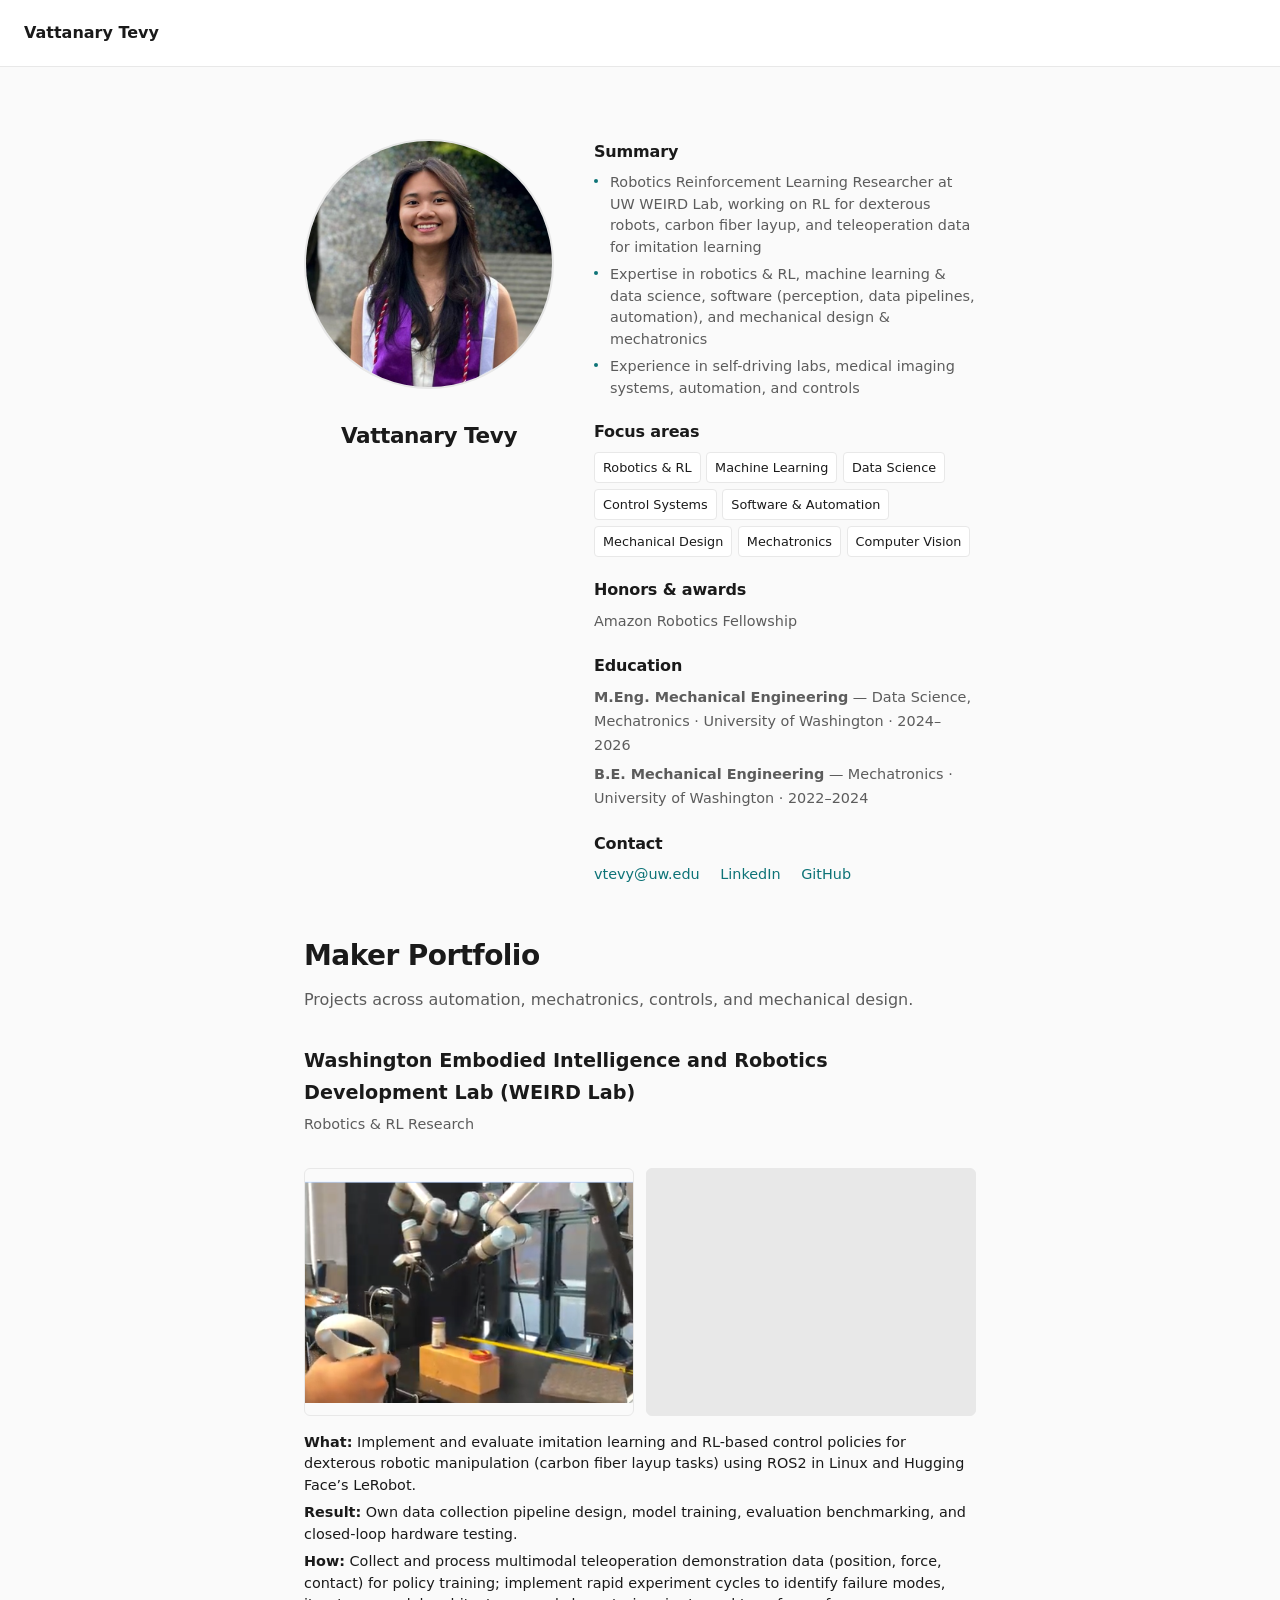
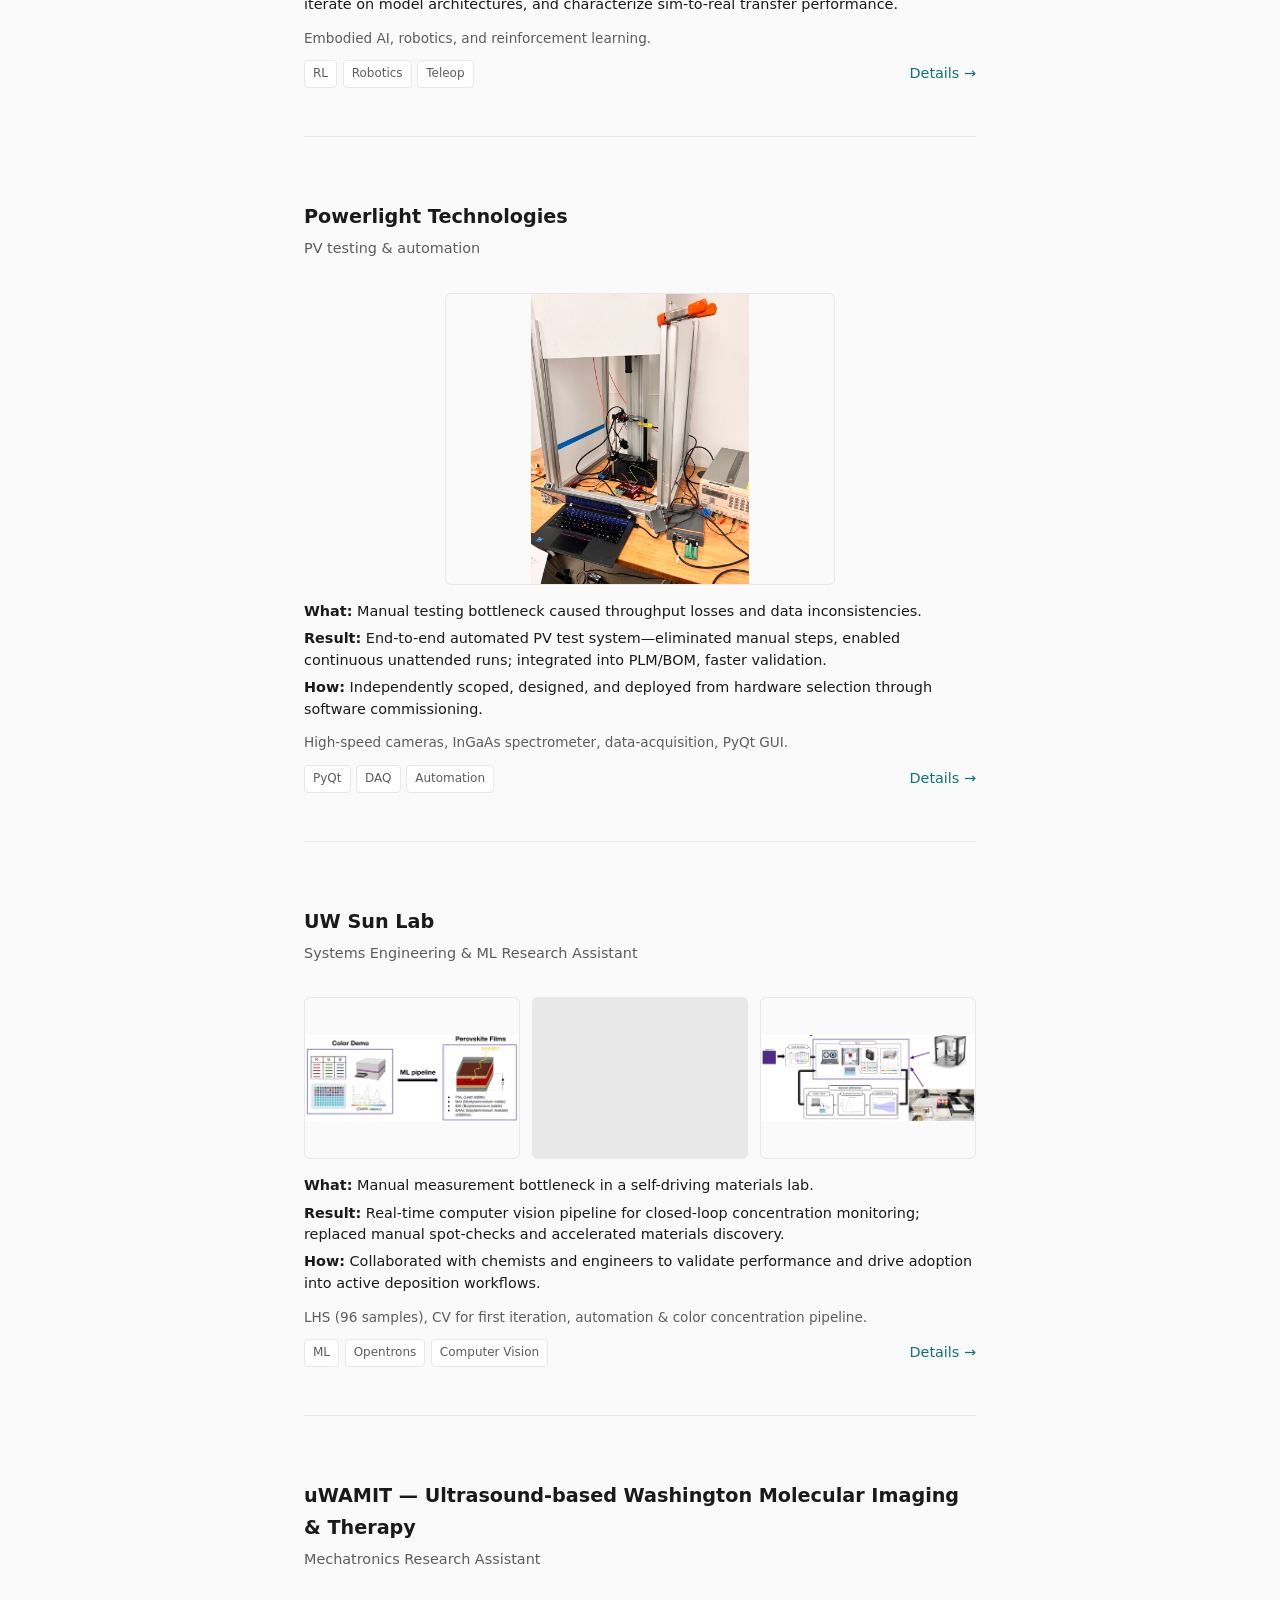
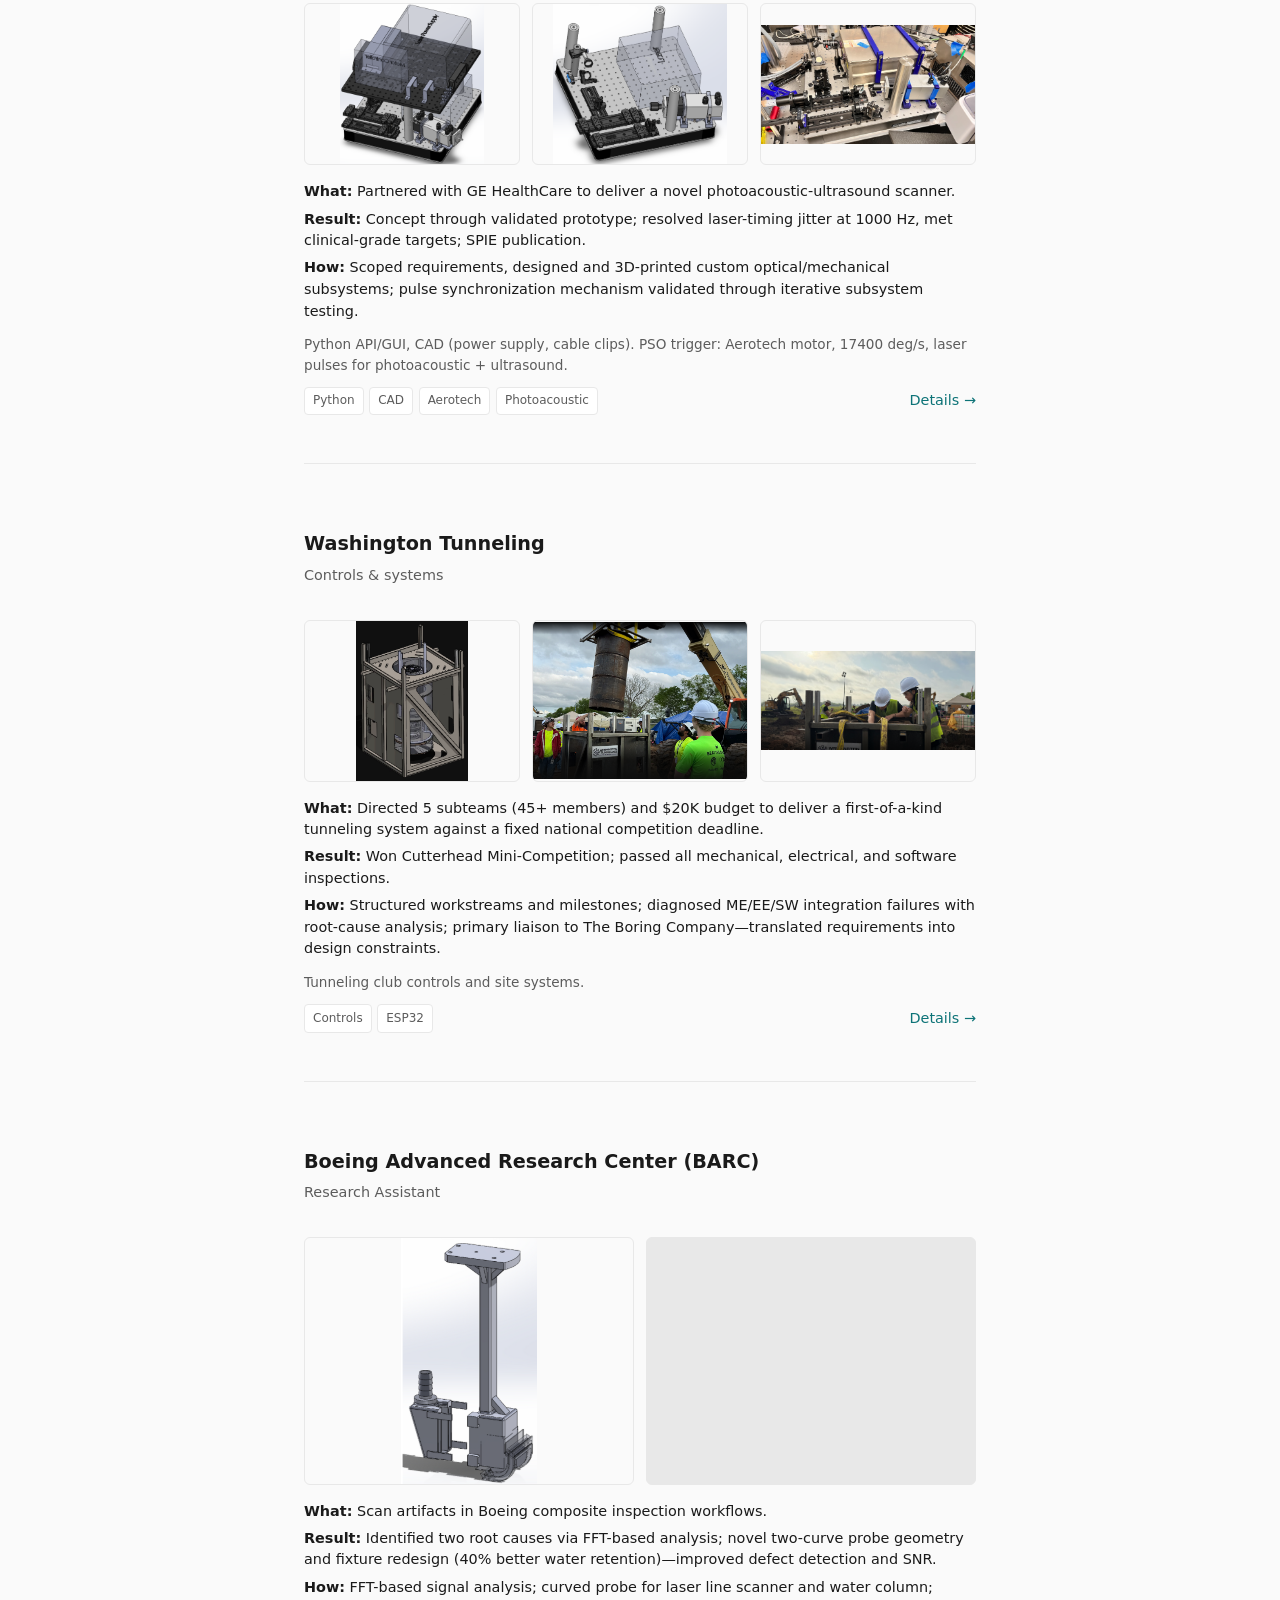
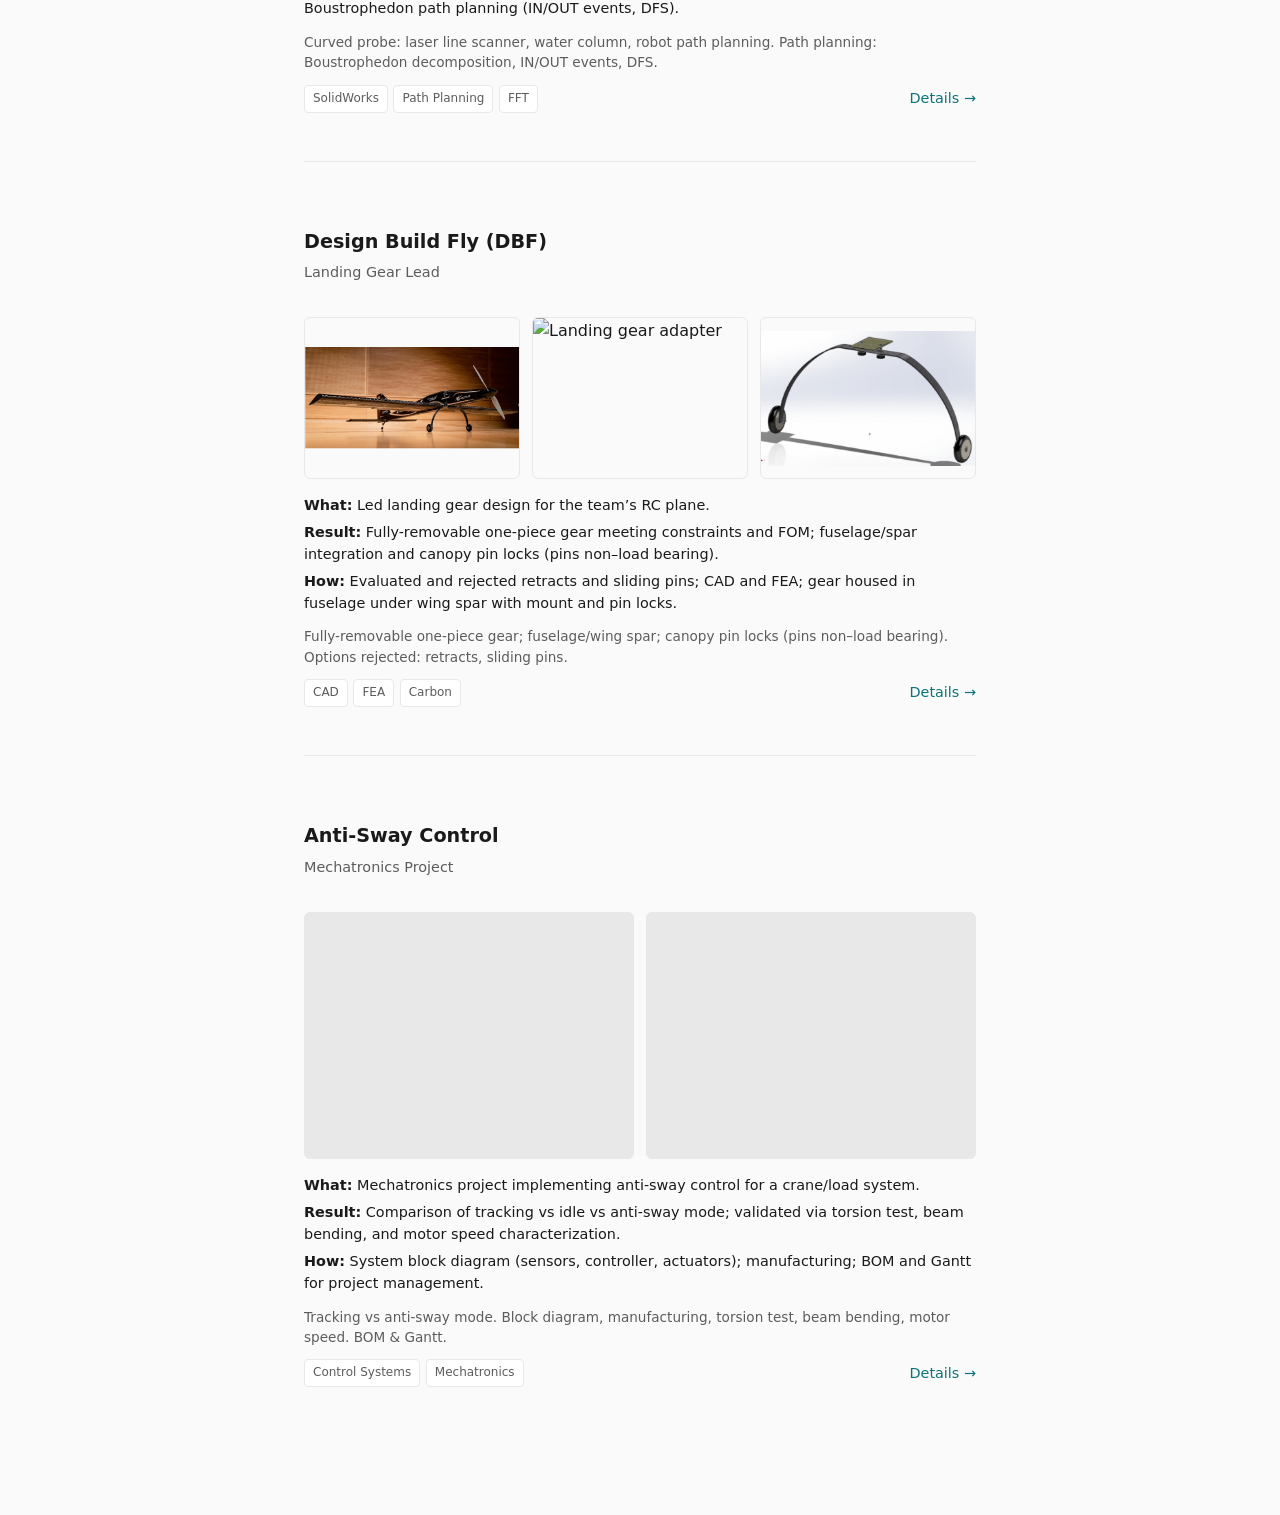
==== commit 2f5d55bc: "Merge pull request #3 from VattanaryT/dev added github link" ====
--- a/index.html
+++ b/index.html
@@ -53,6 +53,7 @@
           <p class="contact-inline">
             <a href="mailto:vtevy@uw.edu">vtevy@uw.edu</a>
             <a href="https://www.linkedin.com/in/vattanary-tevy" target="_blank" rel="noopener">LinkedIn</a>
+            <a href="https://github.com/VattanaryT" target="_blank" rel="noopener">GitHub</a>
           </p>
         </section>
       </div>
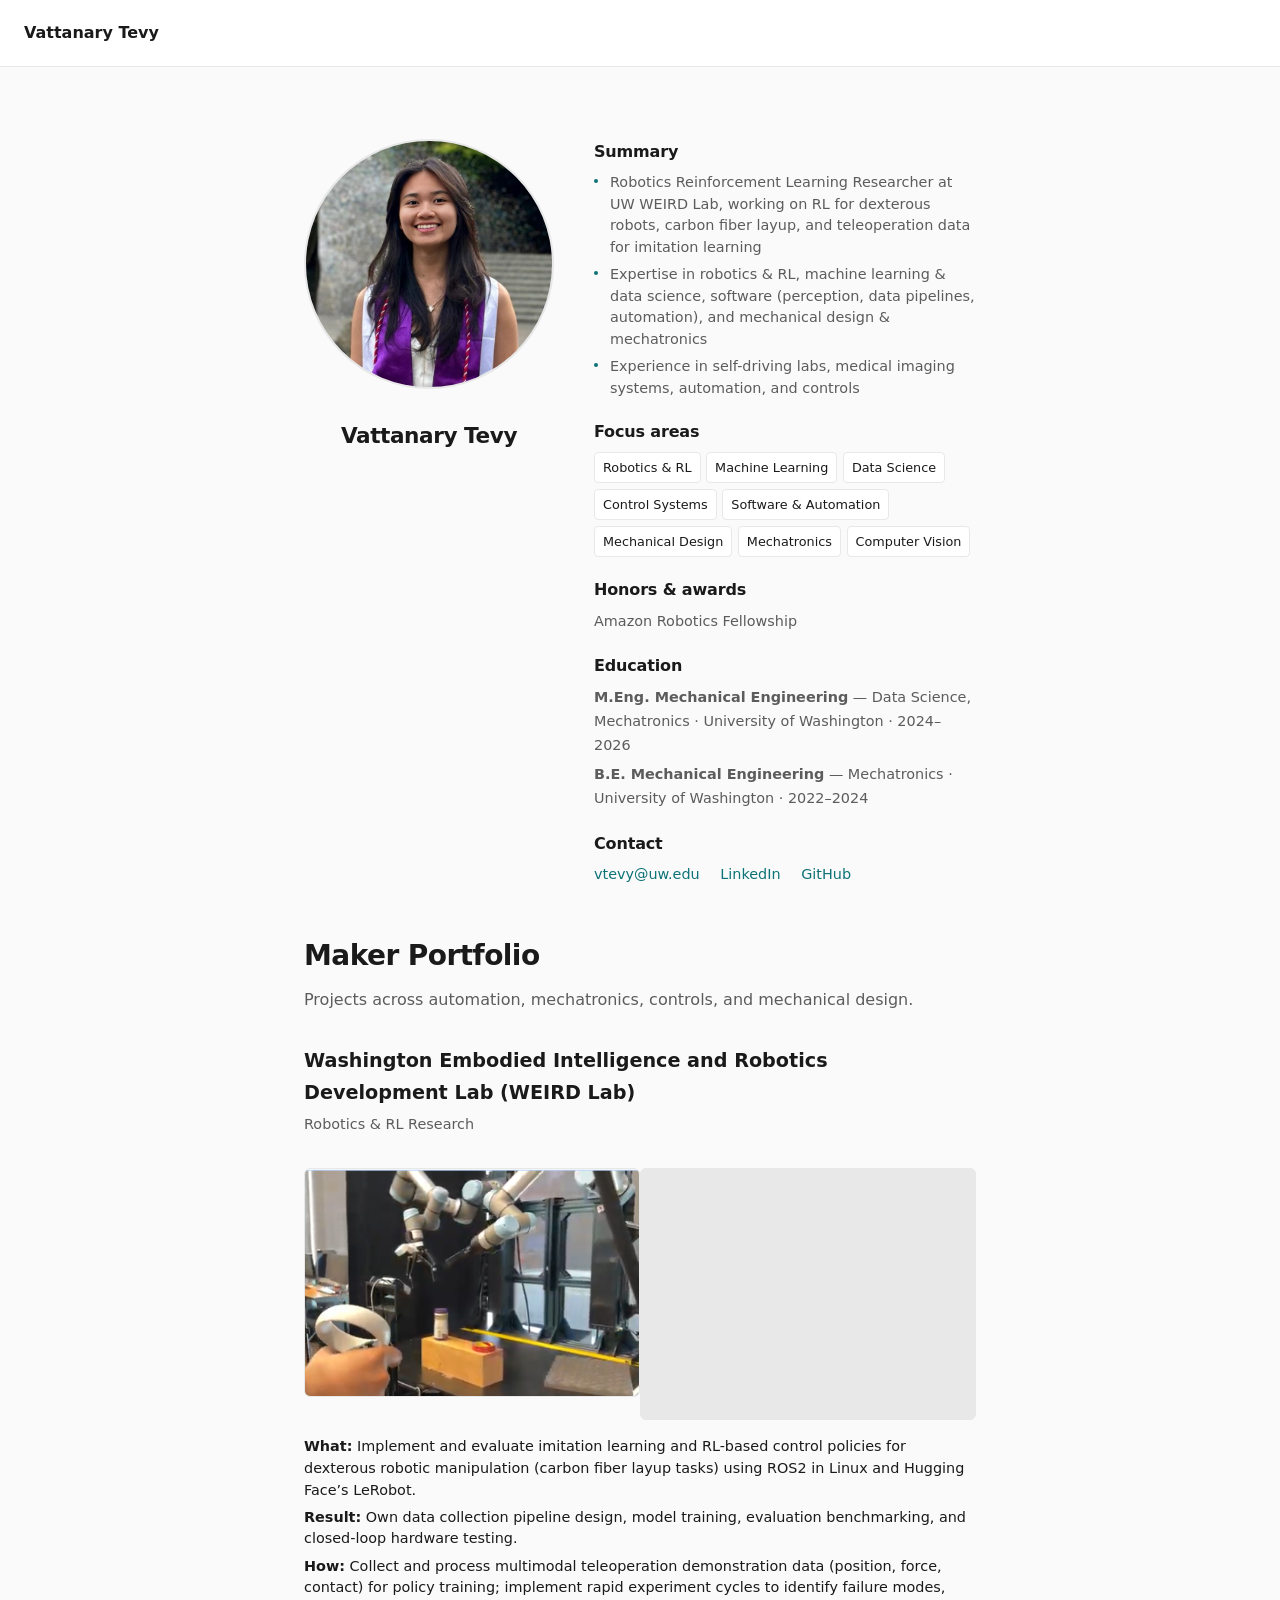
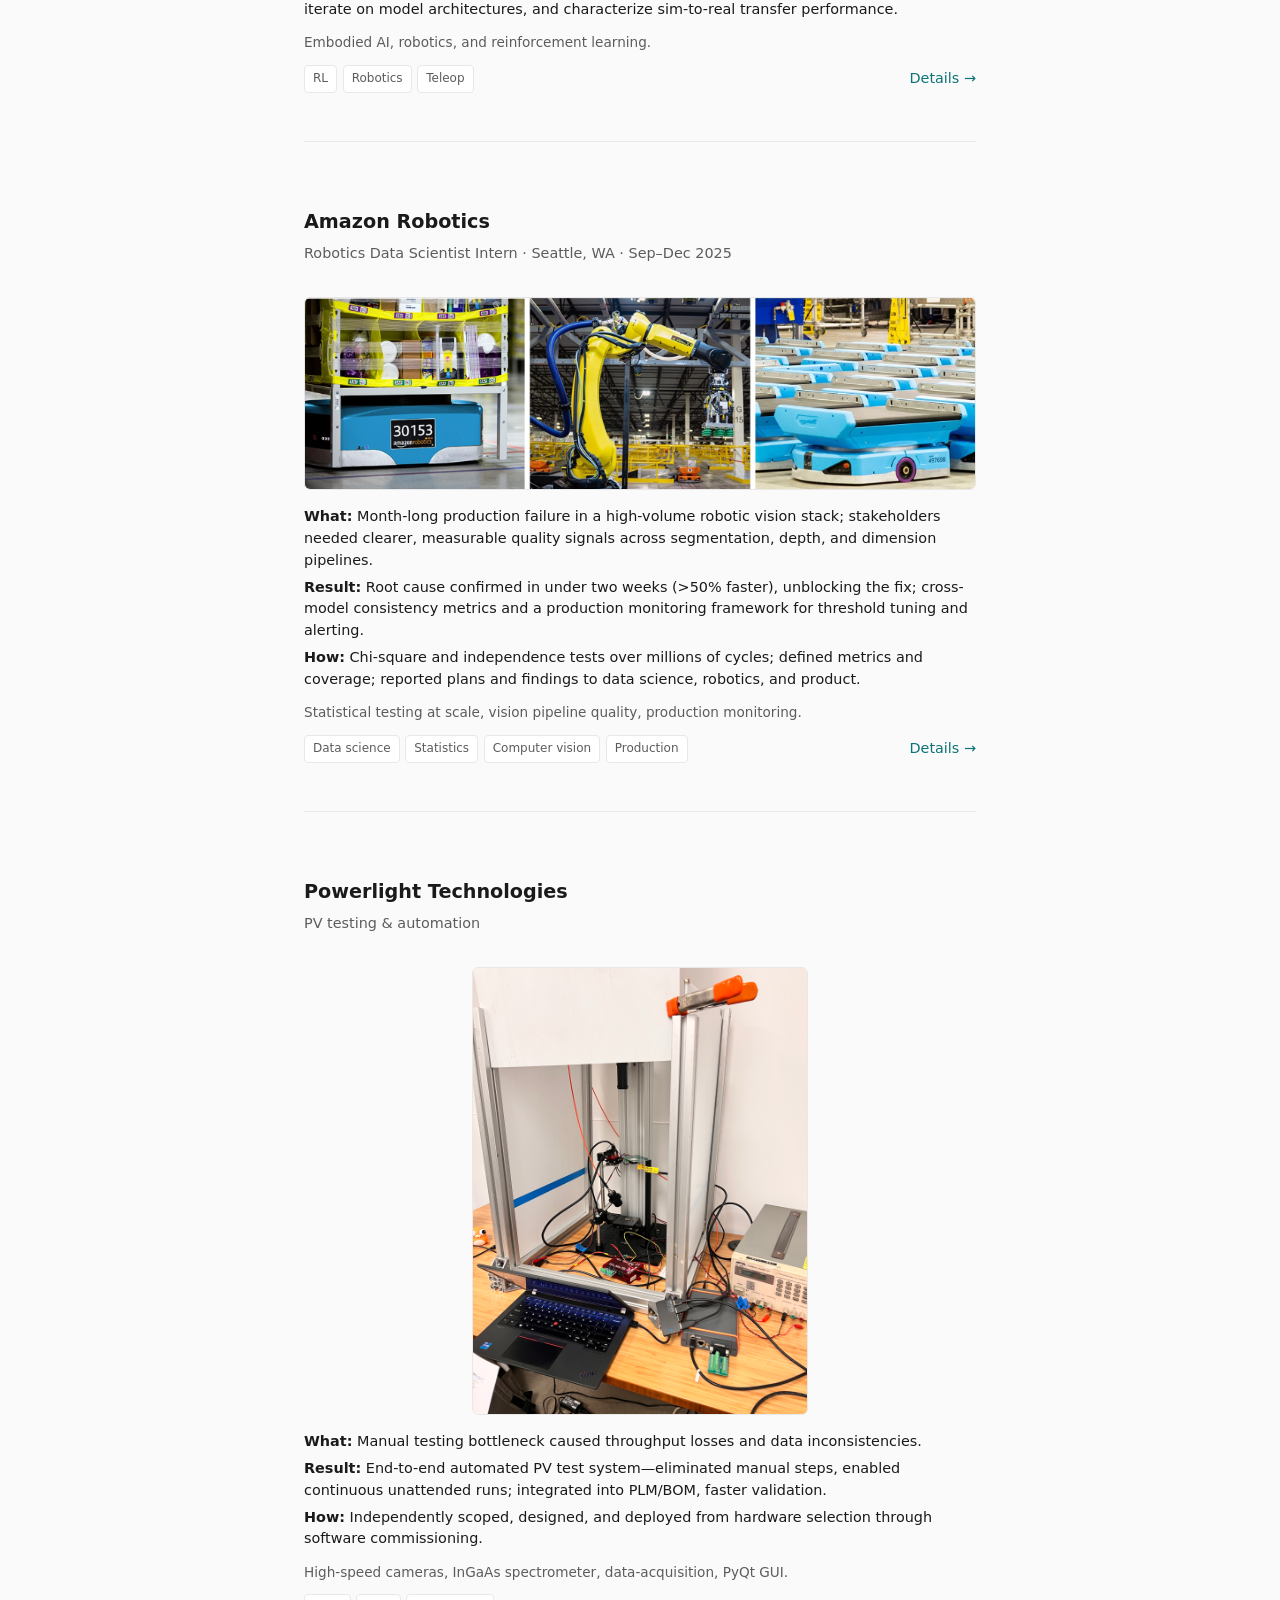
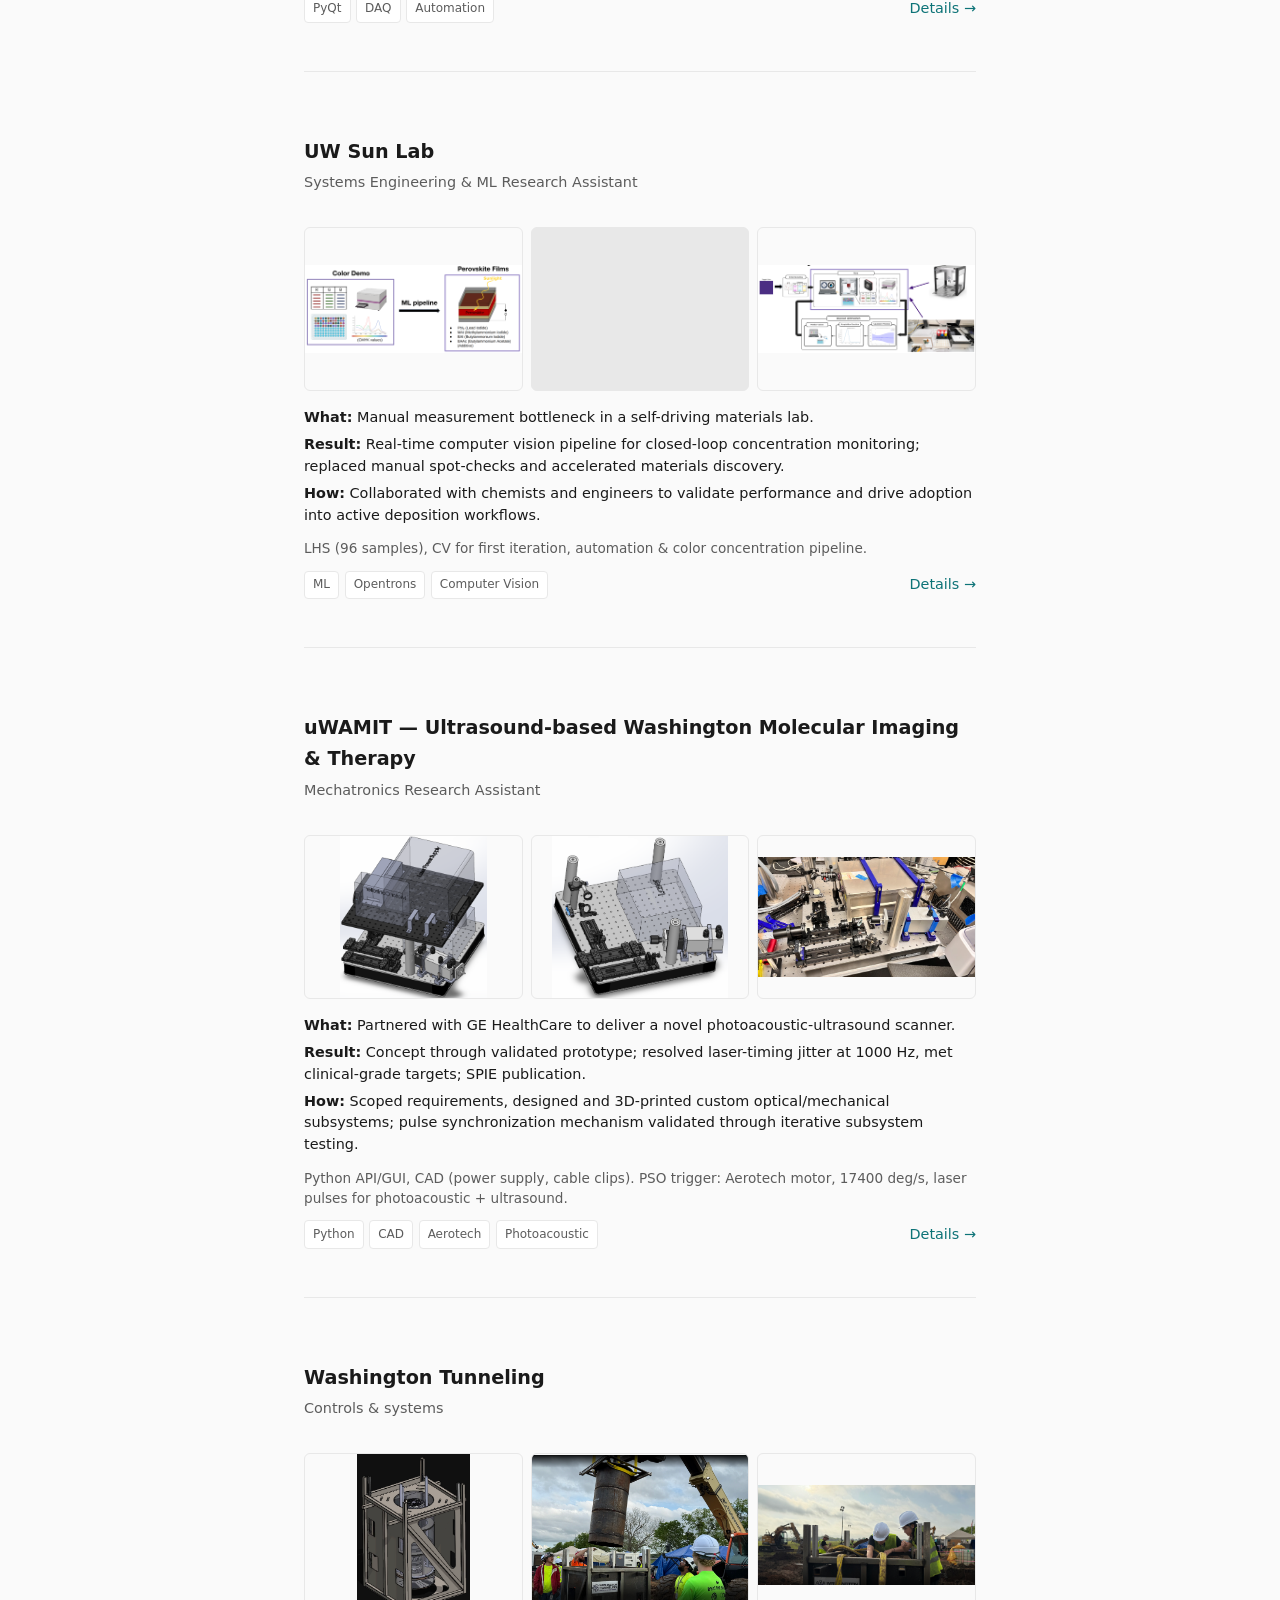
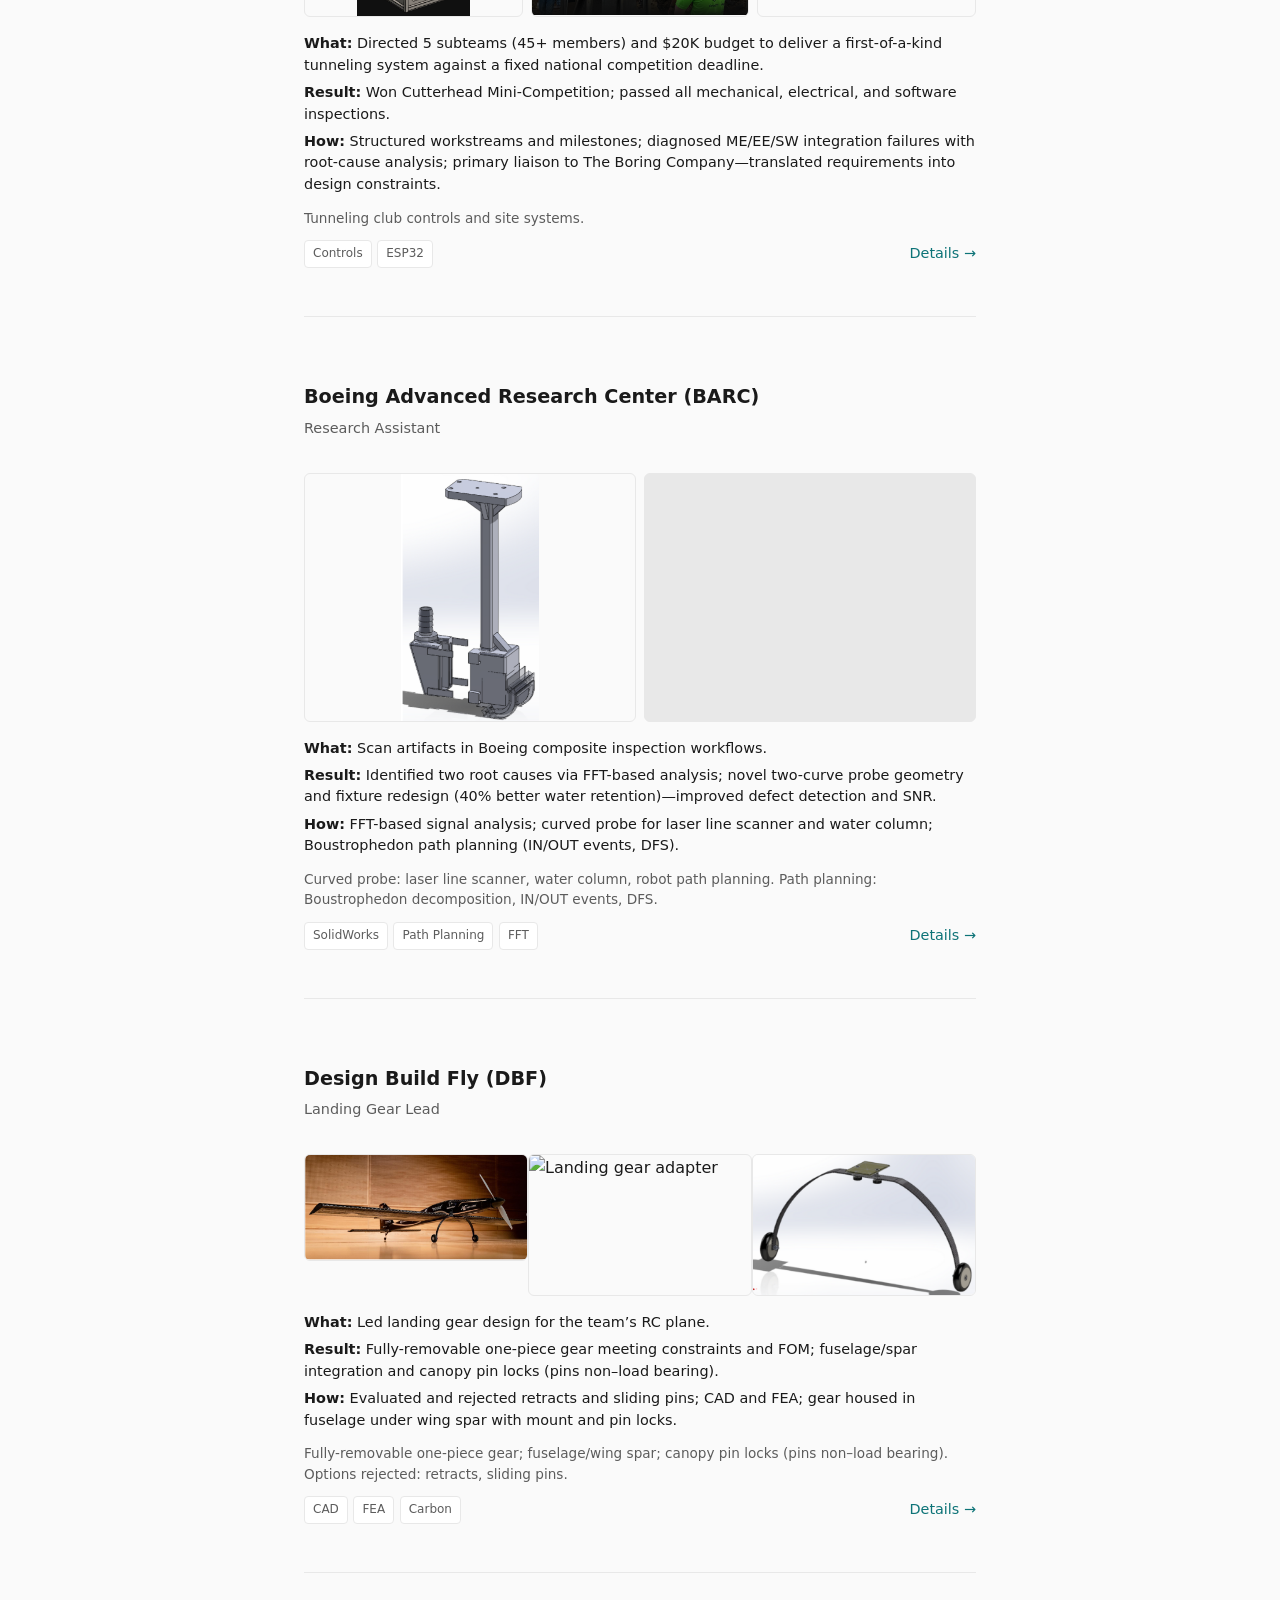
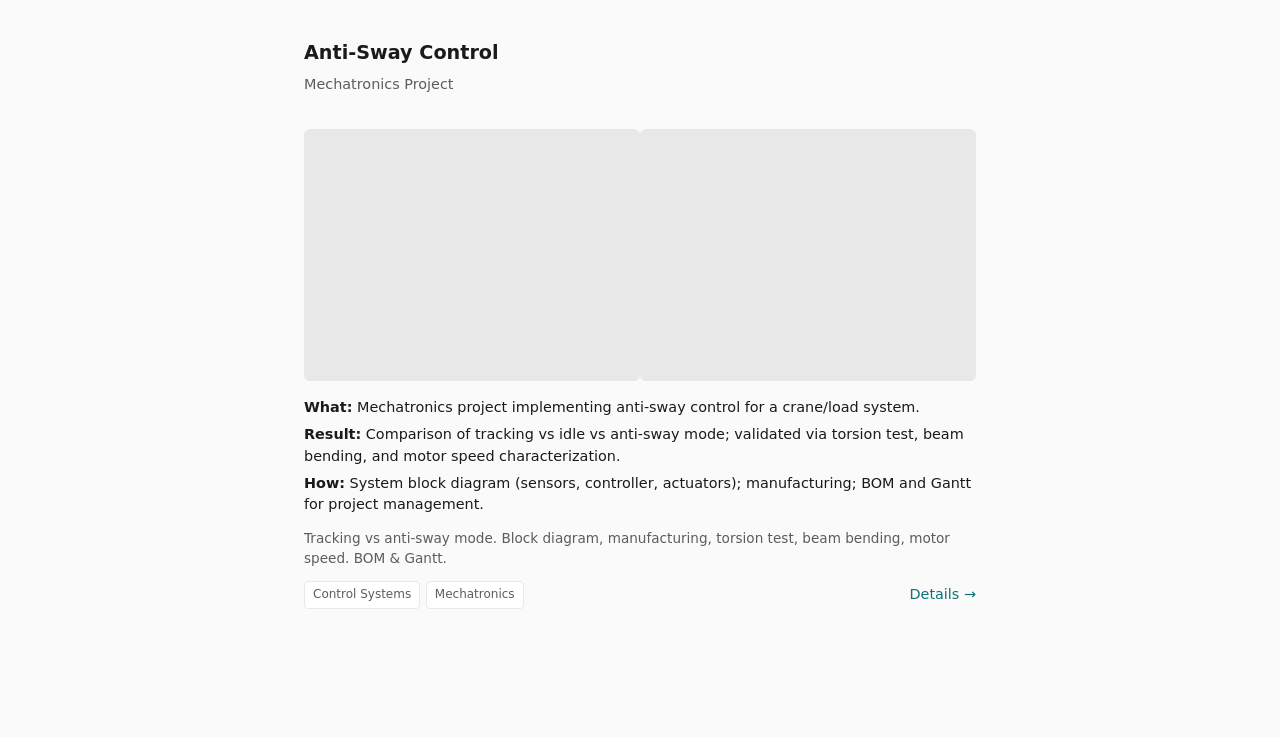
==== commit 6fe20845: "add amazon experience" ====
--- a/index.html
+++ b/index.html
@@ -86,6 +86,29 @@
       </div>
     </article>
 
+    <!-- Amazon Robotics -->
+    <article class="project-block" id="amazon-robotics">
+      <div class="project-block-header">
+        <div>
+          <h3>Amazon Robotics</h3>
+          <p class="project-block-role">Robotics Data Scientist Intern · Seattle, WA · Sep–Dec 2025</p>
+        </div>
+      </div>
+      <div class="project-block-visuals img-1">
+        <img src="assets/img/amazon_robotics.png" alt="Amazon Robotics — robotics vision and data" />
+      </div>
+      <ul class="project-block-bullets">
+        <li><strong>What:</strong> Month-long production failure in a high-volume robotic vision stack; stakeholders needed clearer, measurable quality signals across segmentation, depth, and dimension pipelines.</li>
+        <li><strong>Result:</strong> Root cause confirmed in under two weeks (&gt;50% faster), unblocking the fix; cross-model consistency metrics and a production monitoring framework for threshold tuning and alerting.</li>
+        <li><strong>How:</strong> Chi-square and independence tests over millions of cycles; defined metrics and coverage; reported plans and findings to data science, robotics, and product.</li>
+      </ul>
+      <p class="project-block-caption">Statistical testing at scale, vision pipeline quality, production monitoring.</p>
+      <div class="project-block-footer">
+        <span class="project-block-tags"><span>Data science</span><span>Statistics</span><span>Computer vision</span><span>Production</span></span>
+        <a href="projects/amazon-robotics.html" class="project-block-link">Details →</a>
+      </div>
+    </article>
+
     <!-- 1. Powerlight Technologies -->
     <article class="project-block" id="powerlight">
       <div class="project-block-header">
@@ -94,7 +117,7 @@
           <p class="project-block-role">PV testing & automation</p>
         </div>
       </div>
-      <div class="project-block-visuals img-1">
+      <div class="project-block-visuals img-1 img-1-sm">
         <img src="assets/img/powerlight_setup.jpg" alt="PV test setup" />
       </div>
       <ul class="project-block-bullets">
@@ -117,7 +140,7 @@
           <p class="project-block-role">Systems Engineering & ML Research Assistant</p>
         </div>
       </div>
-      <div class="project-block-visuals">
+      <div class="project-block-visuals visuals-uniform">
         <img src="assets/img/mara_architecture.png" alt="MARA architecture" />
         <video src="assets/img/mara_demo.MOV" muted playsinline loop autoplay></video>
         <img src="assets/img/mara_workflow.png" alt="MARA workflow" />
@@ -142,7 +165,7 @@
           <p class="project-block-role">Mechatronics Research Assistant</p>
         </div>
       </div>
-      <div class="project-block-visuals">
+      <div class="project-block-visuals visuals-uniform">
         <img src="assets/img/paus_cad.png" alt="PAUS CAD" />
         <img src="assets/img/paus_partial_cad.png" alt="PAUS partial CAD" />
         <img src="assets/img/paus_system.png" alt="PAUS system" />
@@ -167,7 +190,7 @@
           <p class="project-block-role">Controls & systems</p>
         </div>
       </div>
-      <div class="project-block-visuals">
+      <div class="project-block-visuals visuals-uniform">
         <img src="assets/img/final_tbm.png" alt="Final TBM" />
         <img src="assets/img/tbm_site.png" alt="TBM site" />
         <img src="assets/img/tbm_site2.png" alt="TBM site" />
@@ -192,7 +215,7 @@
           <p class="project-block-role">Research Assistant</p>
         </div>
       </div>
-      <div class="project-block-visuals img-2">
+      <div class="project-block-visuals img-2 visuals-uniform">
         <img src="assets/img/curved_cad.png" alt="Curved probe CAD" />
         <video src="assets/img/curved_probe.MOV" muted playsinline loop autoplay></video>
       </div>
--- a/assets/css/style.css
+++ b/assets/css/style.css
@@ -457,7 +457,7 @@
 .project-block-visuals {
   display: grid;
   grid-template-columns: repeat(3, 1fr);
-  gap: 0.75rem;
+  gap: 0;
   margin-bottom: 1rem;
 }
 
@@ -469,7 +469,16 @@
   grid-template-columns: repeat(2, 1fr);
 }
 
-.project-block-visuals img,
+/* Images: natural aspect ratio — no letterboxing from a fixed box */
+.project-block-visuals img {
+  width: 100%;
+  height: auto;
+  display: block;
+  padding: 0;
+  border-radius: 6px;
+  border: 1px solid var(--border);
+}
+
 .project-block-visuals video {
   width: 100%;
   aspect-ratio: 4/3;
@@ -478,18 +487,39 @@
   border-radius: 6px;
   border: 1px solid var(--border);
   display: block;
-}
-
-/* Single-image blocks: smaller so one image isn’t oversized */
+  padding: 0;
+}
+
+/* Single-image blocks: full column width */
 .project-block-visuals.img-1 img,
 .project-block-visuals.img-1 video {
-  max-width: 58%;
+  max-width: 100%;
   margin-left: auto;
   margin-right: auto;
 }
 
 .project-block-visuals video {
   background: var(--border);
+}
+
+/* Same cell size across Sun Lab, uWAMIT, Washington Tunneling, BARC */
+.project-block-visuals.visuals-uniform {
+  gap: 0.5rem;
+  align-items: stretch;
+}
+
+.project-block-visuals.visuals-uniform img,
+.project-block-visuals.visuals-uniform video {
+  width: 100%;
+  aspect-ratio: 4 / 3;
+  object-fit: contain;
+  object-position: center;
+  height: auto;
+}
+
+/* Powerlight: single image narrower than Amazon / full-width img-1 */
+.project-block-visuals.img-1.img-1-sm img {
+  max-width: 50%;
 }
 
 .project-block-bullets {
@@ -567,11 +597,19 @@
 
 .project-page .gallery {
   display: grid;
-  gap: 1rem;
+  gap: 0;
   margin-bottom: 2rem;
 }
 
-.project-page .gallery img,
+.project-page .gallery img {
+  width: 100%;
+  height: auto;
+  display: block;
+  padding: 0;
+  border-radius: 8px;
+  border: 1px solid var(--border);
+}
+
 .project-page .gallery video {
   width: 100%;
   aspect-ratio: 4/3;
@@ -580,16 +618,17 @@
   border-radius: 8px;
   border: 1px solid var(--border);
   display: block;
+  padding: 0;
 }
 
 .project-page .gallery video {
   background: var(--border);
 }
 
-/* Single-image gallery: slightly smaller */
+/* Single-image gallery: nearly full content width */
 .project-page .gallery.gallery-single img,
 .project-page .gallery.gallery-single video {
-  max-width: 65%;
+  max-width: 100%;
   margin-left: auto;
   margin-right: auto;
 }
@@ -715,6 +754,10 @@
   .project-block-visuals.img-2 {
     grid-template-columns: 1fr;
   }
+
+  .project-block-visuals.img-1.img-1-sm img {
+    max-width: 100%;
+  }
 }
 
 /* Optional: DM Sans from Google Fonts — add in HTML if desired */
